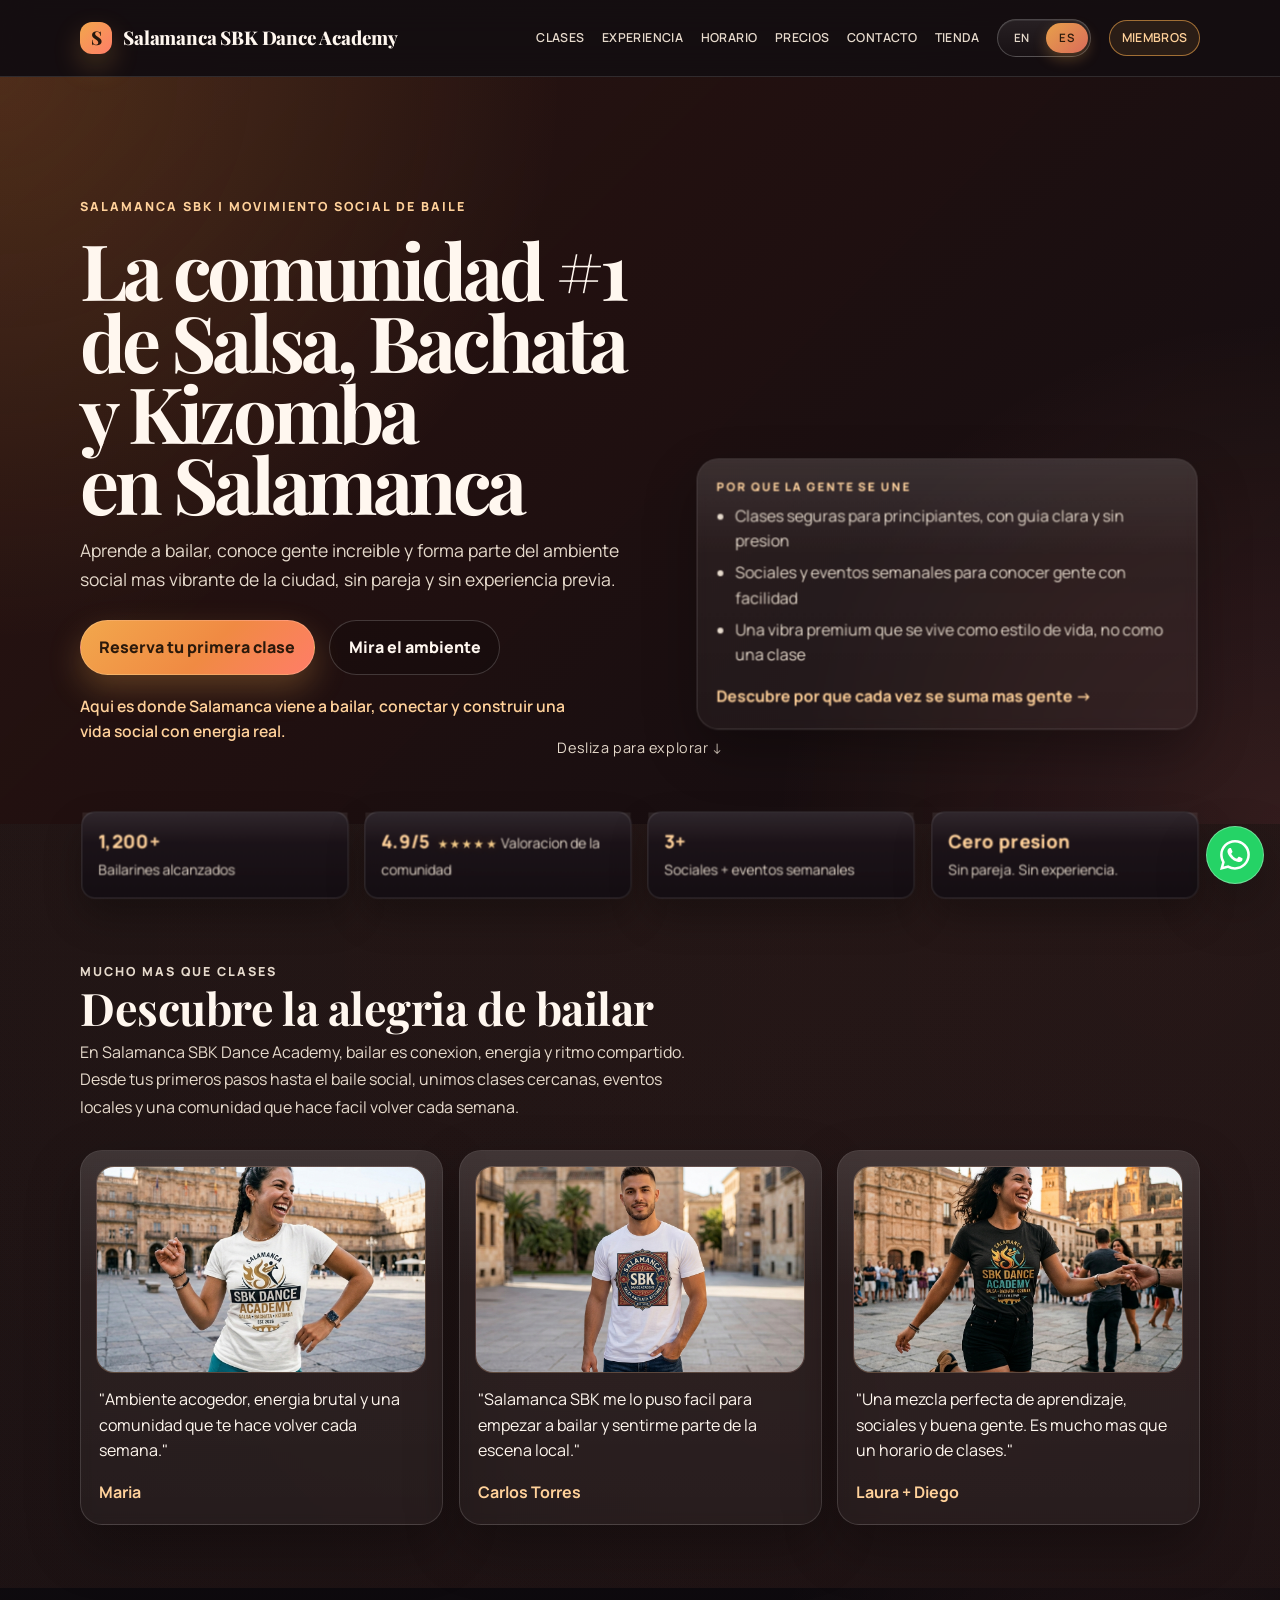
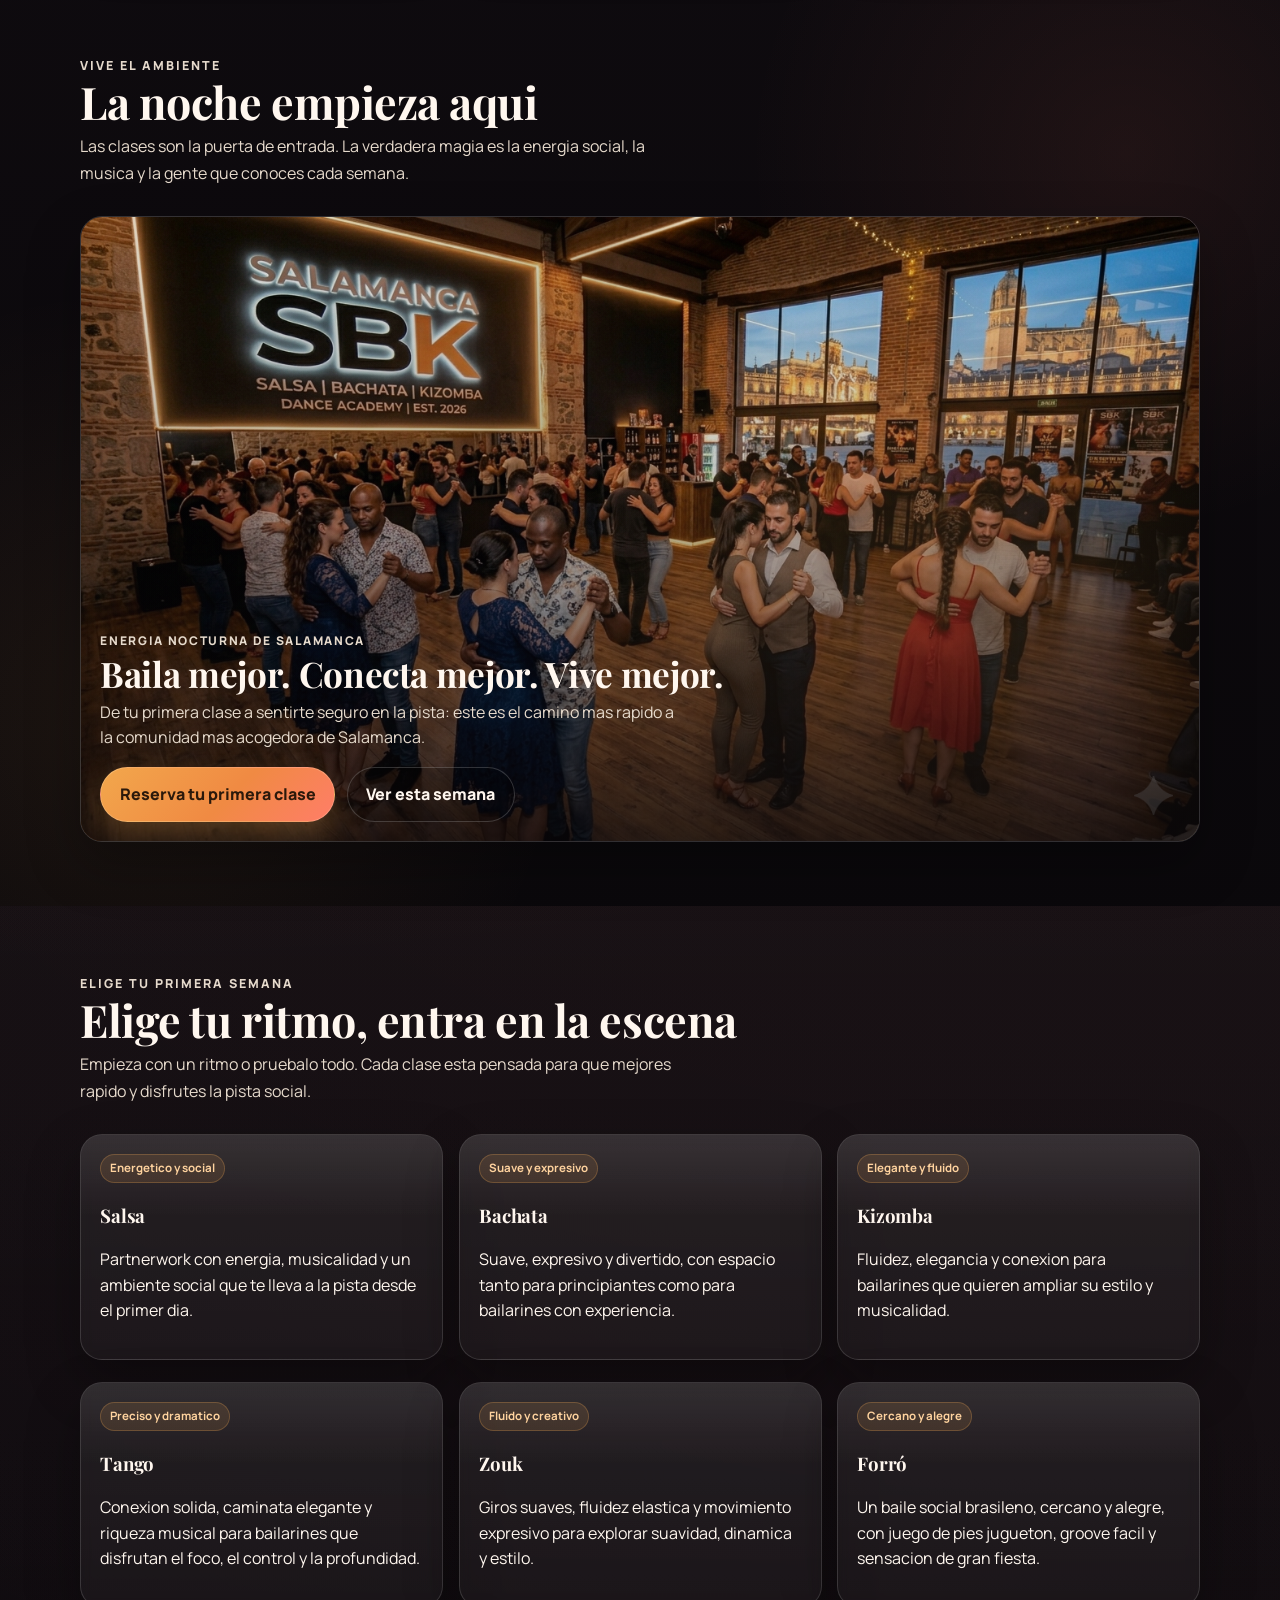
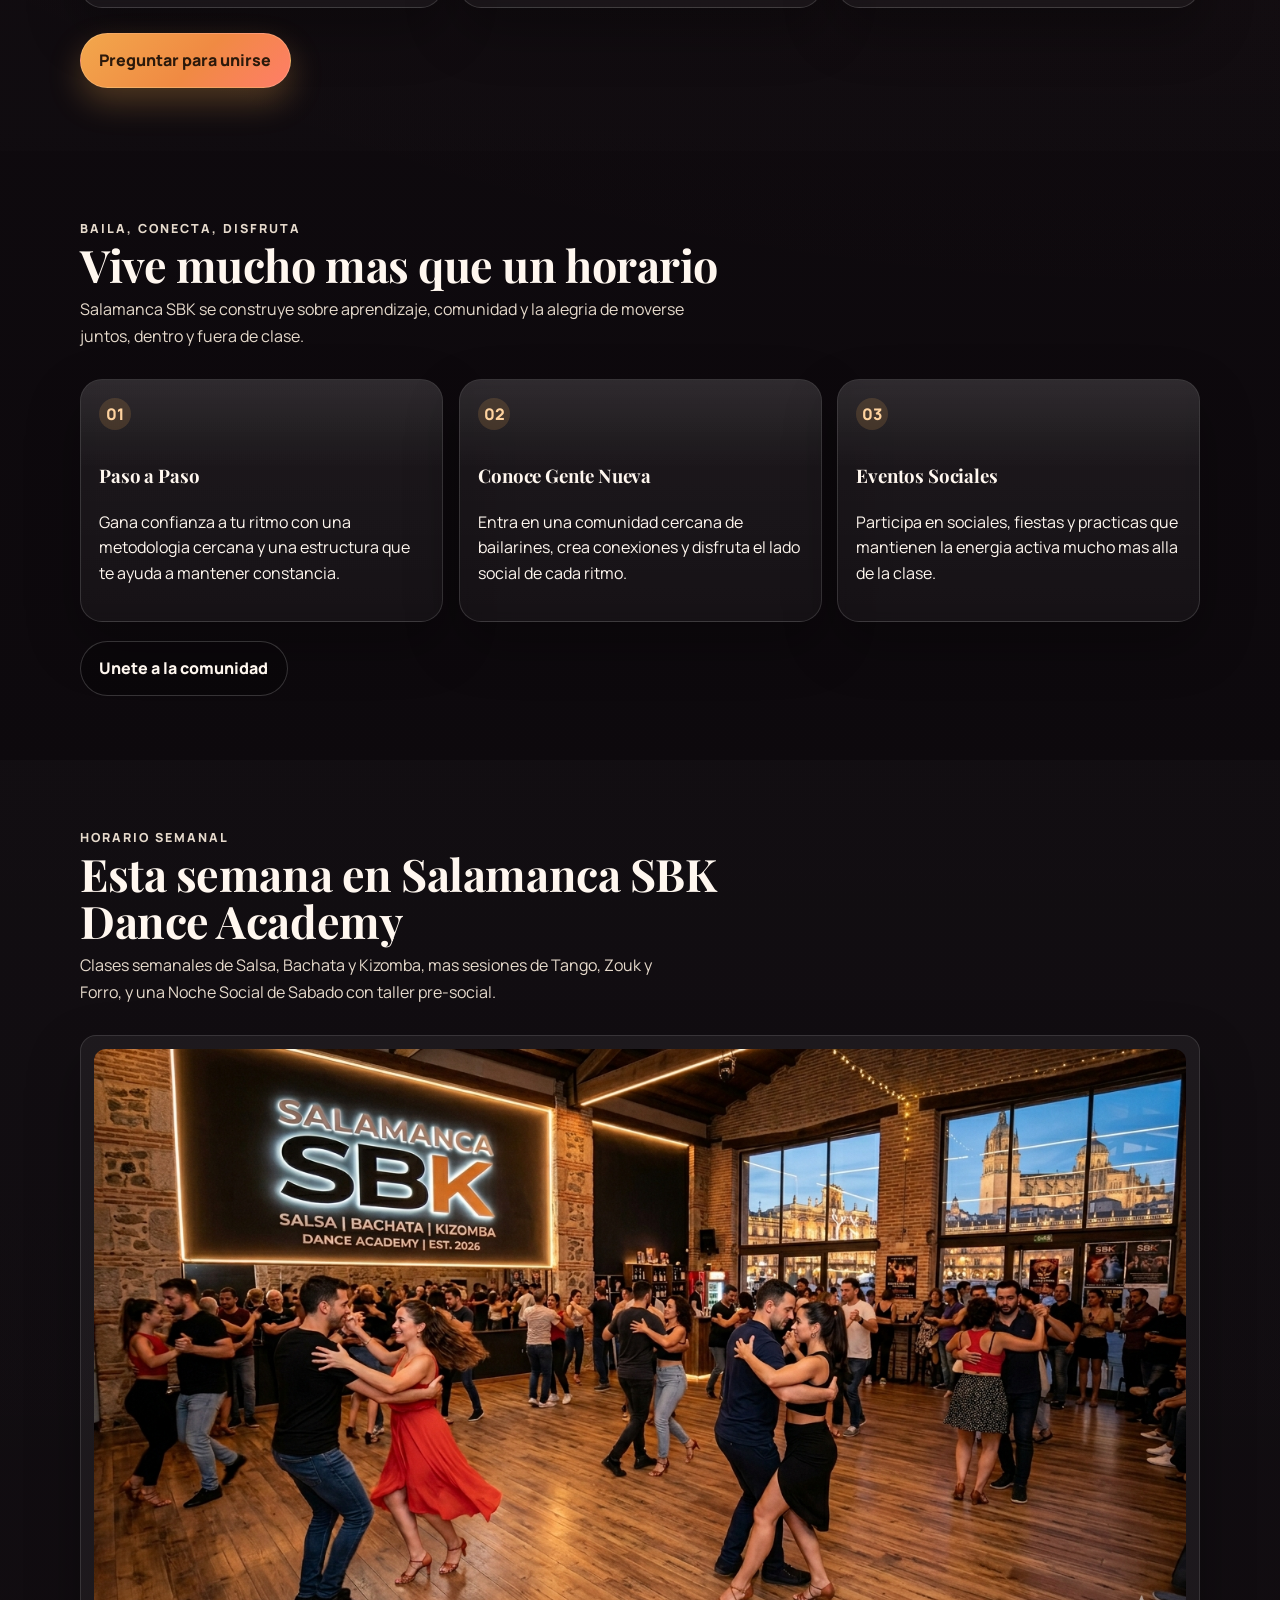
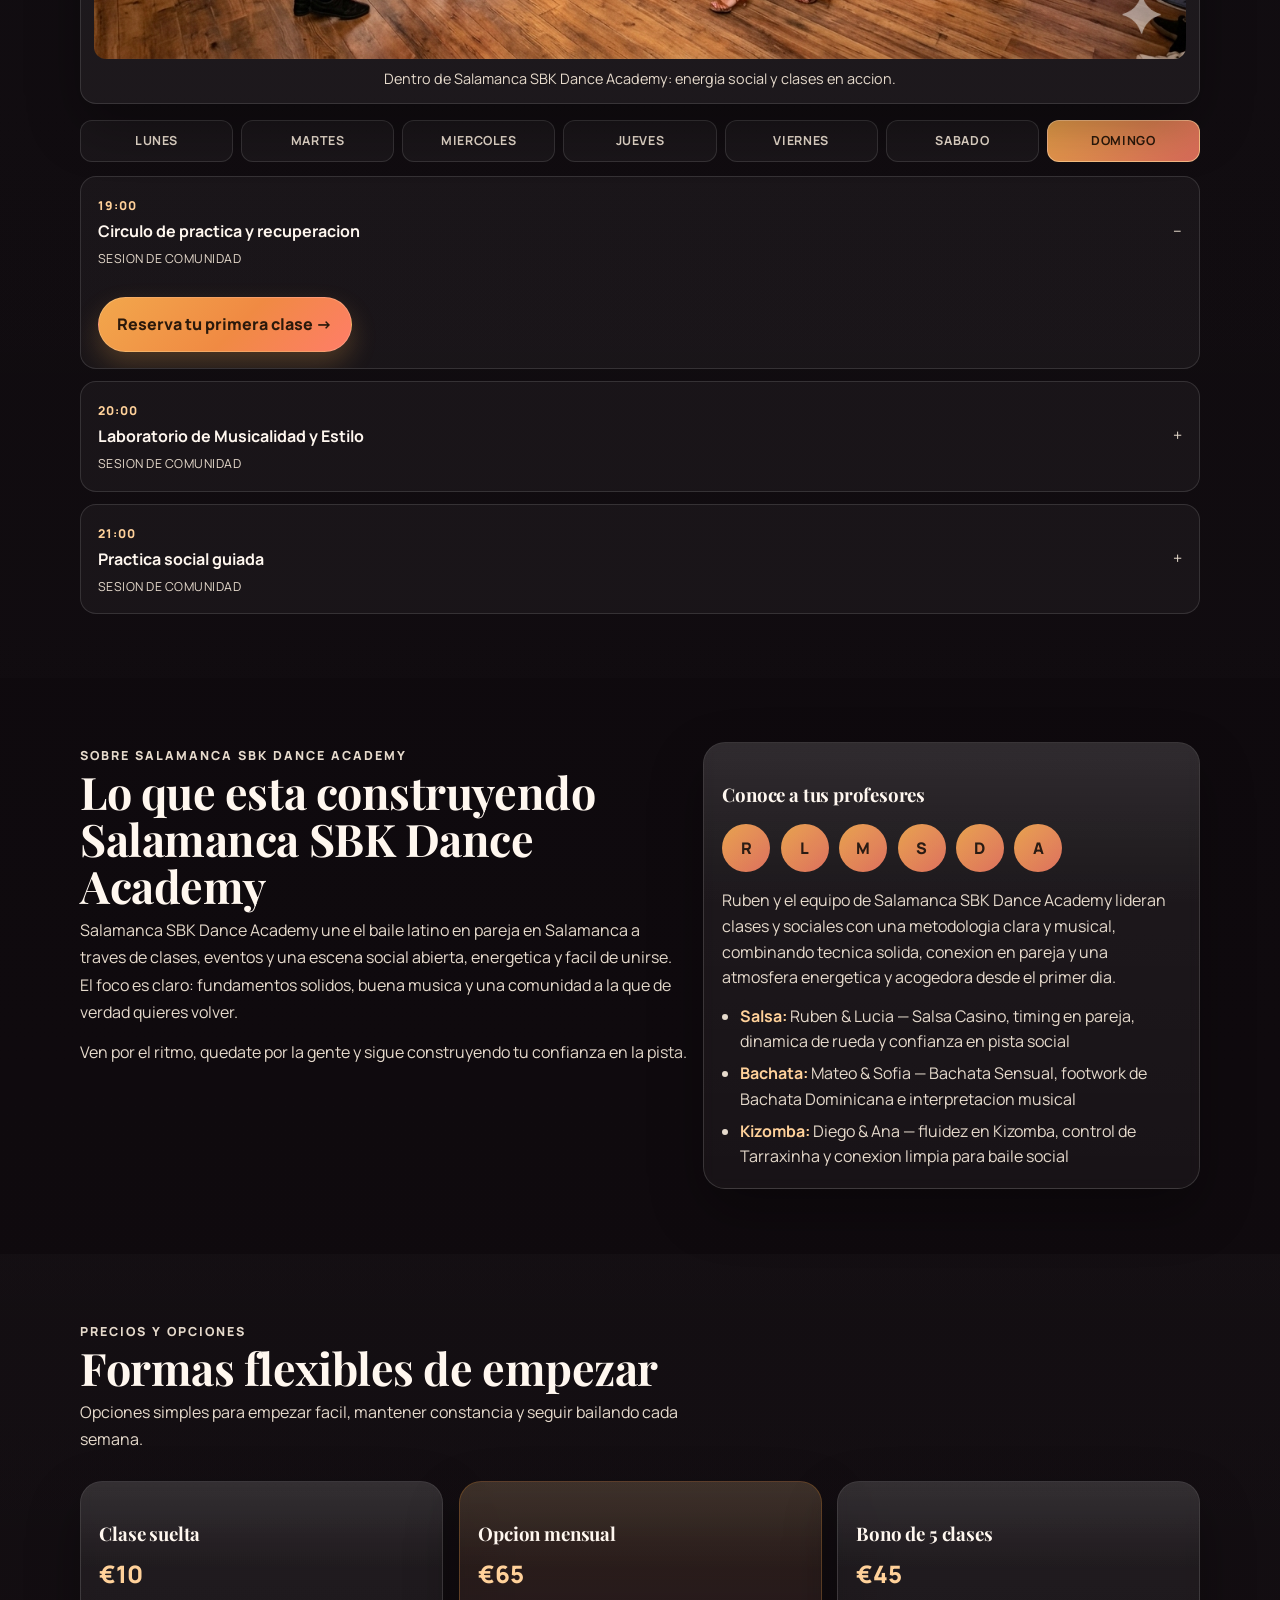
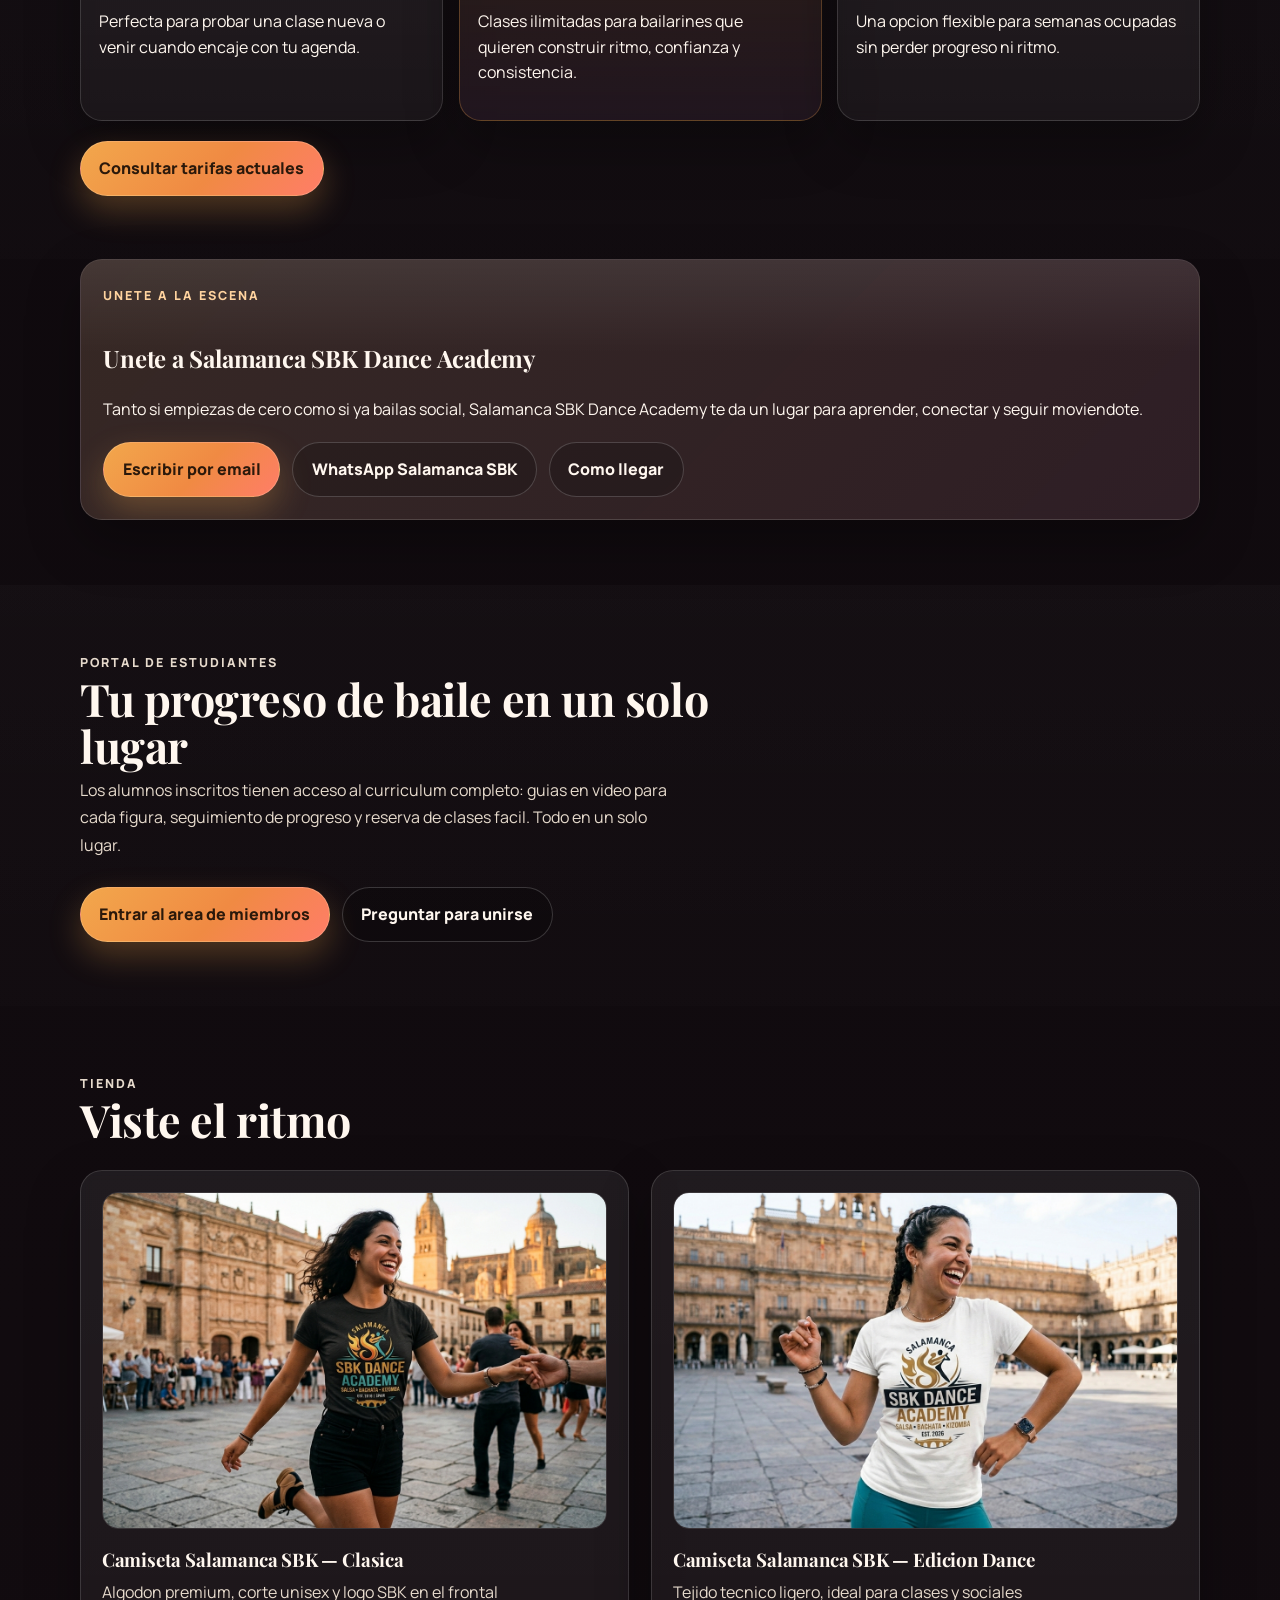
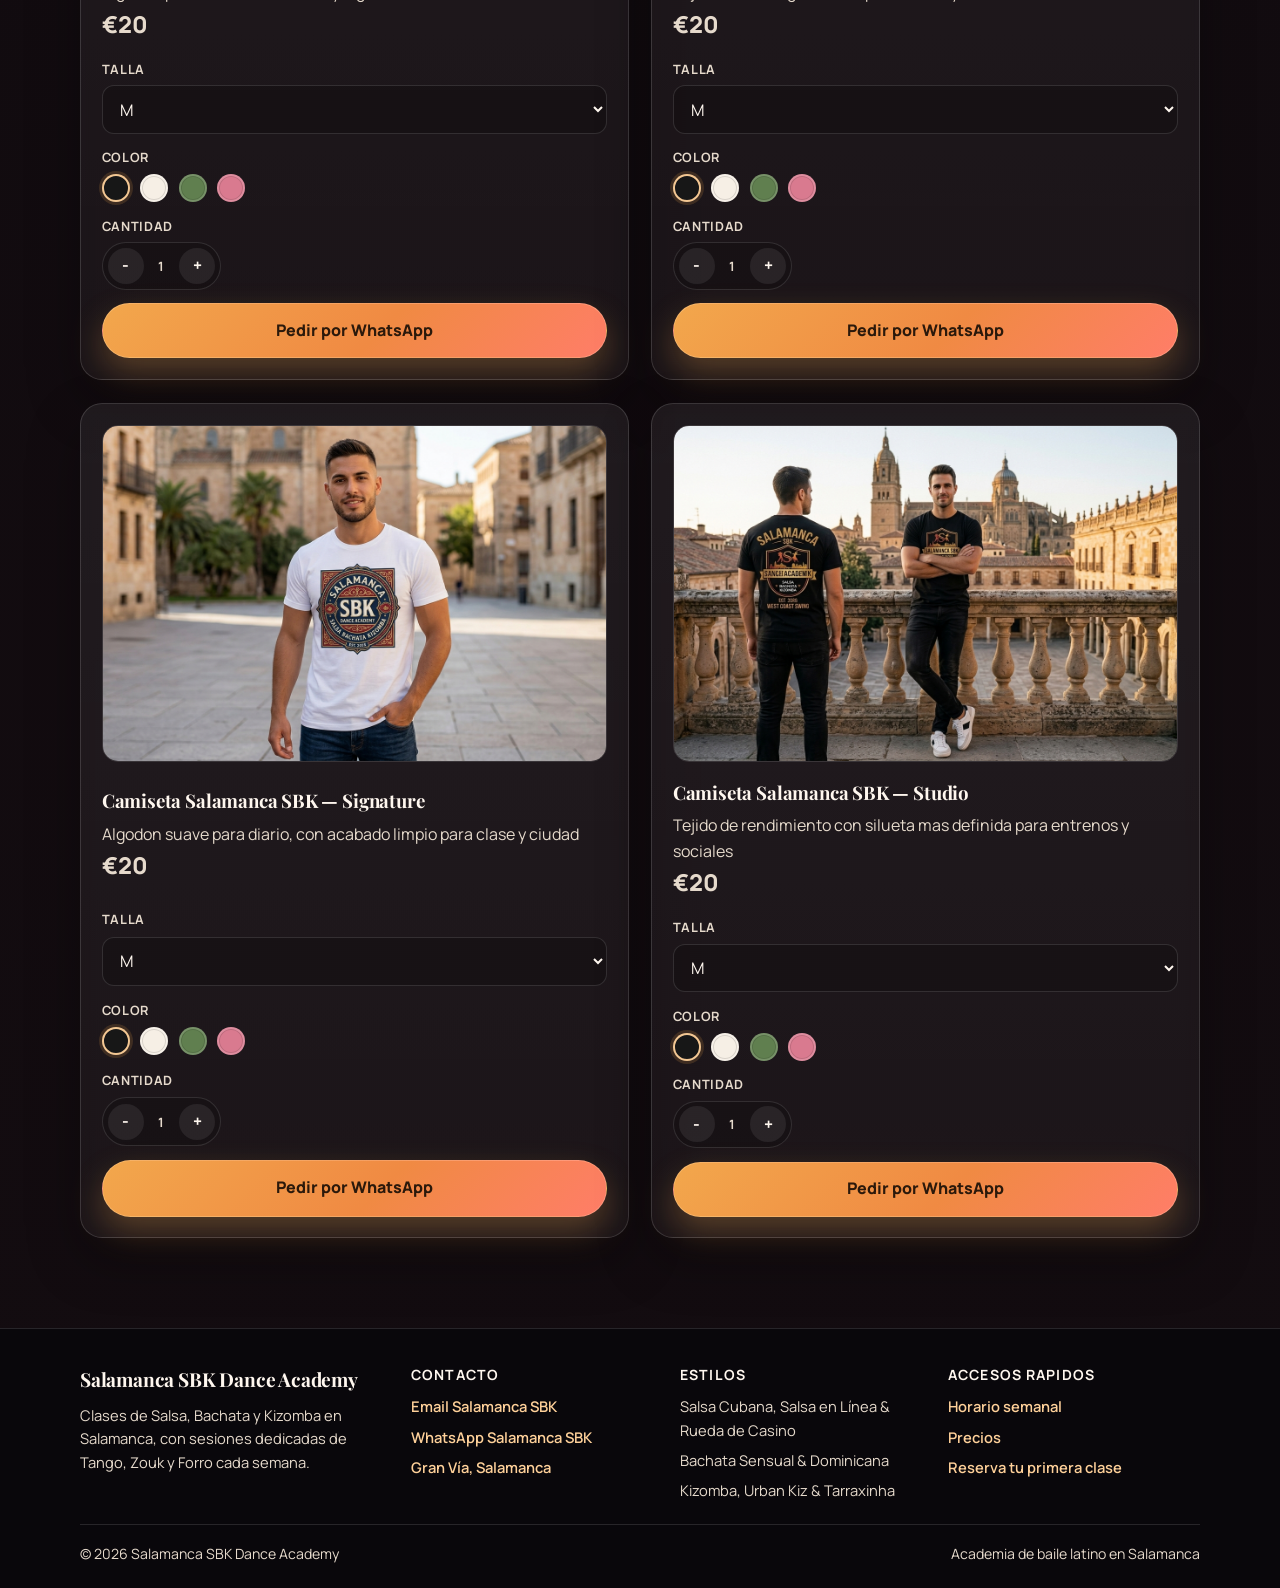
==== es/index.html @ c9dd0af5 "Align rating stars inline with 4.9 score" ====
<!DOCTYPE html>
<html lang="es">
<head>
  <meta charset="UTF-8" />
  <meta name="viewport" content="width=device-width, initial-scale=1.0" />
  <title>Salamanca SBK Dance Academy | Salsa, Bachata y Kizomba en Salamanca</title>
  <meta
    name="description"
    content="Salamanca SBK Dance Academy une Salsa, Bachata y Kizomba en Salamanca con clases, sociales y novedades semanales, ademas de sesiones dedicadas de Tango, Zouk y Forro."
  />
  <link rel="canonical" href="https://salamancasbk.es/es/" />
  <link rel="alternate" hreflang="en" href="https://salamancasbk.es/" />
  <link rel="alternate" hreflang="es" href="https://salamancasbk.es/es/" />
  <link rel="alternate" hreflang="x-default" href="https://salamancasbk.es/" />
  <meta property="og:title" content="Salamanca SBK Dance Academy | Salsa, Bachata y Kizomba en Salamanca" />
  <meta property="og:description" content="Salamanca SBK Dance Academy une Salsa, Bachata y Kizomba en Salamanca con clases, sociales y novedades semanales, ademas de sesiones dedicadas de Tango, Zouk y Forro." />
  <meta property="og:type" content="website" />
  <meta property="og:url" content="https://salamancasbk.es/es/" />
  <meta name="color-scheme" content="dark" />
  <meta name="theme-color" content="#130d11" />
  <link rel="preconnect" href="https://fonts.googleapis.com" />
  <link rel="preconnect" href="https://fonts.gstatic.com" crossorigin />
  <link href="https://fonts.googleapis.com/css2?family=Manrope:wght@400;500;600;700;800&family=Playfair+Display:wght@700;800;900&display=swap" rel="stylesheet" />
  <link rel="stylesheet" href="../styles.css" />
</head>
<body id="top">
  <header class="site-header">
    <div class="container header-inner">
      <a class="brand" href="#top">
        <span class="brand-mark">S</span>
        <span>Salamanca SBK Dance Academy</span>
      </a>

      <button class="menu-toggle" id="menu-toggle" aria-expanded="false" aria-controls="site-nav" aria-label="Toggle navigation">
        <span></span><span></span><span></span>
      </button>

      <nav class="site-nav" id="site-nav">
        <a href="#classes">Clases</a>
        <a href="#experience">Experiencia</a>
        <a href="#schedule">Horario</a>
        <a href="#pricing">Precios</a>
        <a href="#contact">Contacto</a>
        <a href="#shop">Tienda</a>
        <div class="nav-lang-group" role="group" aria-label="Selector de idioma">
          <a class="nav-lang" href="/">EN</a>
          <a class="nav-lang nav-lang-active" href="/es/" aria-current="page">ES</a>
        </div>
        <a class="nav-members" href="https://salamancasbk.es/members/" target="_blank" rel="noopener noreferrer">Miembros</a>
      </nav>
    </div>
  </header>

  <main>
    <section class="hero">
      <div class="hero-slide hero-slide--1" aria-hidden="true"></div>
      <div class="hero-slide hero-slide--2" aria-hidden="true"></div>
      <div class="hero-slide hero-slide--3" aria-hidden="true"></div>
      <div class="container hero-grid">
        <div class="hero-content">
          <div class="hero-copy">
            <p class="eyebrow">SALAMANCA SBK | MOVIMIENTO SOCIAL DE BAILE</p>
            <h1>La comunidad #1 de Salsa, Bachata y Kizomba en Salamanca</h1>
            <p class="lead">
              Aprende a bailar, conoce gente increible y forma parte del ambiente social mas vibrante de la ciudad, sin pareja y sin experiencia previa.
            </p>

            <div class="hero-actions">
              <a href="https://wa.me/34659376099?text=Hola%20Salamanca%20SBK%2C%20quiero%20reservar%20mi%20primera%20clase." target="_blank" rel="noopener noreferrer" class="button">Reserva tu primera clase</a>
              <a href="#vibe" class="button secondary">Mira el ambiente</a>
            </div>

            <p class="hero-note">Aqui es donde Salamanca viene a bailar, conectar y construir una vida social con energia real.</p>
          </div>

          <aside class="hero-card">
            <p class="card-label">POR QUE LA GENTE SE UNE</p>
            <ul class="hero-list">
              <li>Clases seguras para principiantes, con guia clara y sin presion</li>
              <li>Sociales y eventos semanales para conocer gente con facilidad</li>
              <li>Una vibra premium que se vive como estilo de vida, no como una clase</li>
            </ul>
            <a class="text-link" href="#proof">Descubre por que cada vez se suma mas gente -></a>
          </aside>
        </div>

      </div>

      <a class="scroll-cue" href="#joy">Desliza para explorar ↓</a>
    </section>

    <section class="proof-strip" id="proof" aria-label="Pruebas de comunidad">
      <div class="container proof-grid">
        <article class="proof-item">
          <strong>1,200+</strong>
          <span>Bailarines alcanzados</span>
        </article>
        <article class="proof-item">
          <div class="proof-rating">
            <strong>4.9/5</strong>
            <span class="proof-stars" aria-label="4.9 de 5 estrellas">&#9733;&#9733;&#9733;&#9733;&#9733;</span>
          </div>
          <span>Valoracion de la comunidad</span>
        </article>
        <article class="proof-item">
          <strong>3+</strong>
          <span>Sociales + eventos semanales</span>
        </article>
        <article class="proof-item">
          <strong>Cero presion</strong>
          <span>Sin pareja. Sin experiencia.</span>
        </article>
      </div>
    </section>

    <section id="joy" class="section">
      <div class="container">
        <div class="section-heading">
          <p class="eyebrow">MUCHO MAS QUE CLASES</p>
          <h2>Descubre la alegria de bailar</h2>
          <p>
            En Salamanca SBK Dance Academy, bailar es conexion, energia y ritmo compartido. Desde tus primeros pasos hasta el baile social,
            unimos clases cercanas, eventos locales y una comunidad que hace facil volver cada semana.
          </p>
        </div>

        <div class="quote-grid">
          <article class="quote-card quote-card--maria">
            <div class="quote-photo">
              <img src="../images/Salamanca%20SBK%20t-shirt%20white.PNG" alt="Maria wearing the Salamanca SBK white t-shirt" loading="lazy" />
            </div>
            <p>"Ambiente acogedor, energia brutal y una comunidad que te hace volver cada semana."</p>
            <strong>Maria</strong>
          </article>
          <article class="quote-card quote-card--carlos">
            <div class="quote-photo">
              <img src="../images/Salamanca%20SBK%20t-shirt%20white%20M.PNG" alt="Carlos wearing the Salamanca SBK white t-shirt" loading="lazy" />
            </div>
            <p>"Salamanca SBK me lo puso facil para empezar a bailar y sentirme parte de la escena local."</p>
            <strong>Carlos Torres</strong>
          </article>
          <article class="quote-card quote-card--laura">
            <div class="quote-photo">
              <img src="../images/Salamanca%20SBK%20t-shirt%20black.PNG" alt="Laura and Diego wearing the Salamanca SBK black t-shirt" loading="lazy" />
            </div>
            <p>"Una mezcla perfecta de aprendizaje, sociales y buena gente. Es mucho mas que un horario de clases."</p>
            <strong>Laura + Diego</strong>
          </article>
        </div>
      </div>
    </section>

    <section id="vibe" class="section section-luxe">
      <div class="container">
        <div class="section-heading">
          <p class="eyebrow">VIVE EL AMBIENTE</p>
          <h2>La noche empieza aqui</h2>
          <p>
            Las clases son la puerta de entrada. La verdadera magia es la energia social, la musica y la gente que conoces cada semana.
          </p>
        </div>

        <article class="vibe-feature">
          <img src="../images/Salamanca%20SBK%20K.PNG" alt="Noche social de baile en Salamanca SBK" loading="lazy" />
          <div class="vibe-overlay">
            <p class="vibe-kicker">ENERGIA NOCTURNA DE SALAMANCA</p>
            <h3>Baila mejor. Conecta mejor. Vive mejor.</h3>
            <p>De tu primera clase a sentirte seguro en la pista: este es el camino mas rapido a la comunidad mas acogedora de Salamanca.</p>
            <div class="vibe-actions">
              <a class="button" href="https://wa.me/34659376099?text=Hola%20Salamanca%20SBK%2C%20quiero%20reservar%20mi%20primera%20clase." target="_blank" rel="noopener noreferrer">Reserva tu primera clase</a>
              <a class="button secondary" href="#schedule">Ver esta semana</a>
            </div>
          </div>
        </article>
      </div>
    </section>

    <section id="classes" class="section section-alt">
      <div class="container">
        <div class="section-heading">
          <p class="eyebrow">ELIGE TU PRIMERA SEMANA</p>
          <h2>Elige tu ritmo, entra en la escena</h2>
          <p>
            Empieza con un ritmo o pruebalo todo. Cada clase esta pensada para que mejores rapido y disfrutes la pista social.
          </p>
        </div>

        <div class="class-strip">
          <article class="class-card">
            <span class="class-tag">Energetico y social</span>
            <h3>Salsa</h3>
            <p>Partnerwork con energia, musicalidad y un ambiente social que te lleva a la pista desde el primer dia.</p>
          </article>

          <article class="class-card">
            <span class="class-tag">Suave y expresivo</span>
            <h3>Bachata</h3>
            <p>Suave, expresivo y divertido, con espacio tanto para principiantes como para bailarines con experiencia.</p>
          </article>

          <article class="class-card">
            <span class="class-tag">Elegante y fluido</span>
            <h3>Kizomba</h3>
            <p>Fluidez, elegancia y conexion para bailarines que quieren ampliar su estilo y musicalidad.</p>
          </article>
        </div>

        <div class="class-strip class-strip-secondary">
          <article class="class-card">
            <span class="class-tag">Preciso y dramatico</span>
            <h3>Tango</h3>
            <p>Conexion solida, caminata elegante y riqueza musical para bailarines que disfrutan el foco, el control y la profundidad.</p>
          </article>

          <article class="class-card">
            <span class="class-tag">Fluido y creativo</span>
            <h3>Zouk</h3>
            <p>Giros suaves, fluidez elastica y movimiento expresivo para explorar suavidad, dinamica y estilo.</p>
          </article>

          <article class="class-card">
            <span class="class-tag">Cercano y alegre</span>
            <h3>Forró</h3>
            <p>Un baile social brasileno, cercano y alegre, con juego de pies jugueton, groove facil y sensacion de gran fiesta.</p>
          </article>
        </div>

        <div class="center-action">
          <a class="button" href="#contact">Preguntar para unirse</a>
        </div>
      </div>
    </section>

    <section id="experience" class="section">
      <div class="container">
        <div class="section-heading">
          <p class="eyebrow">BAILA, CONECTA, DISFRUTA</p>
          <h2>Vive mucho mas que un horario</h2>
          <p>
            Salamanca SBK se construye sobre aprendizaje, comunidad y la alegria de moverse juntos, dentro y fuera de clase.
          </p>
        </div>

        <div class="feature-grid">
          <article class="feature-card">
            <span>01</span>
            <h3>Paso a Paso</h3>
            <p>Gana confianza a tu ritmo con una metodologia cercana y una estructura que te ayuda a mantener constancia.</p>
          </article>

          <article class="feature-card">
            <span>02</span>
            <h3>Conoce Gente Nueva</h3>
            <p>Entra en una comunidad cercana de bailarines, crea conexiones y disfruta el lado social de cada ritmo.</p>
          </article>

          <article class="feature-card">
            <span>03</span>
            <h3>Eventos Sociales</h3>
            <p>Participa en sociales, fiestas y practicas que mantienen la energia activa mucho mas alla de la clase.</p>
          </article>
        </div>

        <div class="center-action">
          <a class="button secondary" href="#contact">Unete a la comunidad</a>
        </div>
      </div>
    </section>

    <section id="schedule" class="section section-alt">
      <div class="container">
        <div class="section-heading">
          <p class="eyebrow">HORARIO SEMANAL</p>
          <h2>Esta semana en Salamanca SBK Dance Academy</h2>
          <p>Clases semanales de Salsa, Bachata y Kizomba, mas sesiones de Tango, Zouk y Forro, y una Noche Social de Sabado con taller pre-social.</p>
        </div>

        <figure class="schedule-poster">
          <img src="../images/Salamanca%20SBK.PNG" alt="Ambiente de baile en Salamanca SBK" loading="lazy" />
          <figcaption>Dentro de Salamanca SBK Dance Academy: energia social y clases en accion.</figcaption>
        </figure>

        <div class="schedule-interactive" id="interactive-schedule">
          <div class="schedule-day-tabs" id="schedule-day-tabs" role="tablist" aria-label="Dias de clase"></div>
          <div class="schedule-day-panel" id="schedule-day-panel" aria-live="polite"></div>
        </div>
      </div>
    </section>

    <section id="about" class="section">
      <div class="container about-grid">
        <div>
          <div class="section-heading compact-heading">
            <p class="eyebrow">SOBRE SALAMANCA SBK DANCE ACADEMY</p>
            <h2>Lo que esta construyendo Salamanca SBK Dance Academy</h2>
            <p>
              Salamanca SBK Dance Academy une el baile latino en pareja en Salamanca a traves de clases, eventos y una escena social abierta,
              energetica y facil de unirse. El foco es claro: fundamentos solidos, buena musica y una comunidad a la que de verdad quieres volver.
            </p>
          </div>
          <p class="about-note">Ven por el ritmo, quedate por la gente y sigue construyendo tu confianza en la pista.</p>
        </div>

        <div class="instructor-card">
          <h3>Conoce a tus profesores</h3>
          <div class="avatar-row">
            <div class="avatar-badge">R</div>
            <div class="avatar-badge">L</div>
            <div class="avatar-badge">M</div>
            <div class="avatar-badge">S</div>
            <div class="avatar-badge">D</div>
            <div class="avatar-badge">A</div>
          </div>
          <p class="about-note" style="margin-bottom: 0.8rem;">
            Ruben y el equipo de Salamanca SBK Dance Academy lideran clases y sociales con una metodologia clara y musical,
            combinando tecnica solida, conexion en pareja y una atmosfera energetica y acogedora desde el primer dia.
          </p>
          <ul class="mini-list">
            <li><strong class="pair-role">Salsa:</strong> Ruben &amp; Lucia — Salsa Casino, timing en pareja, dinamica de rueda y confianza en pista social</li>
            <li><strong class="pair-role">Bachata:</strong> Mateo &amp; Sofia — Bachata Sensual, footwork de Bachata Dominicana e interpretacion musical</li>
            <li><strong class="pair-role">Kizomba:</strong> Diego &amp; Ana — fluidez en Kizomba, control de Tarraxinha y conexion limpia para baile social</li>
          </ul>
        </div>
      </div>
    </section>

    <section id="pricing" class="section section-alt">
      <div class="container">
        <div class="section-heading">
          <p class="eyebrow">PRECIOS Y OPCIONES</p>
          <h2>Formas flexibles de empezar</h2>
          <p>Opciones simples para empezar facil, mantener constancia y seguir bailando cada semana.</p>
        </div>

        <div class="pricing-grid">
          <article class="pricing-card">
            <h3>Clase suelta</h3>
            <p class="price">€10</p>
            <p>Perfecta para probar una clase nueva o venir cuando encaje con tu agenda.</p>
          </article>

          <article class="pricing-card featured">
            <h3>Opcion mensual</h3>
            <p class="price">€65</p>
            <p>Clases ilimitadas para bailarines que quieren construir ritmo, confianza y consistencia.</p>
          </article>

          <article class="pricing-card">
            <h3>Bono de 5 clases</h3>
            <p class="price">€45</p>
            <p>Una opcion flexible para semanas ocupadas sin perder progreso ni ritmo.</p>
          </article>
        </div>

        <div class="center-action">
          <a class="button" href="#contact">Consultar tarifas actuales</a>
        </div>
      </div>
    </section>

    <section id="contact" class="section cta-section">
      <div class="container cta-card">
        <div>
          <p class="eyebrow">UNETE A LA ESCENA</p>
          <h2>Unete a Salamanca SBK Dance Academy</h2>
          <p>
            Tanto si empiezas de cero como si ya bailas social, Salamanca SBK Dance Academy te da un lugar para aprender, conectar y seguir moviendote.
          </p>
        </div>

        <div class="cta-actions">
          <a
            class="button"
            href="mailto:SalamancaSBK@gmail.com?subject=Salamanca%20SBK%20Class%20Enquiry"
            aria-label="Escribir a Salamanca SBK por email"
          >Escribir por email</a>
          <a class="button secondary" href="https://wa.me/34659376099?text=Hola%20Salamanca%20SBK%2C%20me%20gustaria%20mas%20informacion%20sobre%20las%20clases." target="_blank" rel="noopener noreferrer">WhatsApp Salamanca SBK</a>
          <a class="button secondary" href="https://www.google.com/maps/search/?api=1&amp;query=Gran%20V%C3%ADa%2C%20Salamanca" target="_blank" rel="noopener noreferrer">Como llegar</a>
        </div>
      </div>
    </section>

    <section id="student-portal" class="section section-alt">
      <div class="container">
        <div class="section-heading">
          <p class="eyebrow">PORTAL DE ESTUDIANTES</p>
          <h2>Tu progreso de baile en un solo lugar</h2>
          <p>
            Los alumnos inscritos tienen acceso al curriculum completo: guias en video para cada figura, seguimiento de progreso
            y reserva de clases facil. Todo en un solo lugar.
          </p>
        </div>

        <div class="center-action">
          <a class="button" href="https://salamancasbk.es/members/" target="_blank" rel="noopener noreferrer">Entrar al area de miembros</a>
          <a class="button secondary" href="#contact">Preguntar para unirse</a>
        </div>
      </div>
    </section>

    <section id="shop" class="section">
      <div class="container">
        <div class="section-heading">
          <p class="eyebrow">TIENDA</p>
          <h2>Viste el ritmo</h2>
        </div>

        <div class="shop-grid">
          <article class="shop-card" data-product-name="Camiseta Salamanca SBK — Clasica">
            <div class="shop-image" aria-hidden="true">
              <img src="../images/Salamanca%20SBK%20t-shirt%20black.PNG" alt="Modelo con la camiseta negra de Salamanca SBK" loading="lazy" />
            </div>

            <div class="shop-copy">
              <h3>Camiseta Salamanca SBK — Clasica</h3>
              <p>Algodon premium, corte unisex y logo SBK en el frontal</p>
              <p class="shop-price">€20</p>
            </div>

            <div class="shop-controls">
              <label class="shop-field">
                <span>Talla</span>
                <select class="shop-size" aria-label="Seleccionar talla para Camiseta Salamanca SBK Clasica">
                  <option>XS</option>
                  <option>S</option>
                  <option selected>M</option>
                  <option>L</option>
                  <option>XL</option>
                  <option>XXL</option>
                </select>
              </label>

              <div class="shop-field">
                <span>Color</span>
                <div class="shop-swatches" role="radiogroup" aria-label="Seleccionar color para Camiseta Salamanca SBK Clasica">
                  <button type="button" class="swatch is-selected" data-colour="Black" style="--swatch:#171717" aria-pressed="true"></button>
                  <button type="button" class="swatch" data-colour="White" style="--swatch:#f6efe5" aria-pressed="false"></button>
                  <button type="button" class="swatch" data-colour="Green" style="--swatch:#607f4f" aria-pressed="false"></button>
                  <button type="button" class="swatch" data-colour="Pink" style="--swatch:#d97a8f" aria-pressed="false"></button>
                </div>
              </div>

              <div class="shop-field">
                <span>Cantidad</span>
                <div class="qty-control">
                  <button type="button" class="qty-btn qty-minus" aria-label="Reducir cantidad">-</button>
                  <span class="qty-value">1</span>
                  <button type="button" class="qty-btn qty-plus" aria-label="Aumentar cantidad">+</button>
                </div>
              </div>

              <label class="shop-name-field" hidden>
                <span>Tu nombre</span>
                <input class="shop-name-input" type="text" placeholder="Escribe tu nombre" />
              </label>

              <button type="button" class="button shop-order-btn">Pedir por WhatsApp</button>
            </div>
          </article>

          <article class="shop-card" data-product-name="Camiseta Salamanca SBK — Edicion Dance">
            <div class="shop-image" aria-hidden="true">
              <img src="../images/Salamanca%20SBK%20t-shirt%20white.PNG" alt="Modelo con la camiseta blanca de Salamanca SBK" loading="lazy" />
            </div>

            <div class="shop-copy">
              <h3>Camiseta Salamanca SBK — Edicion Dance</h3>
              <p>Tejido tecnico ligero, ideal para clases y sociales</p>
              <p class="shop-price">€20</p>
            </div>

            <div class="shop-controls">
              <label class="shop-field">
                <span>Talla</span>
                <select class="shop-size" aria-label="Seleccionar talla para Camiseta Salamanca SBK Edicion Dance">
                  <option>XS</option>
                  <option>S</option>
                  <option selected>M</option>
                  <option>L</option>
                  <option>XL</option>
                  <option>XXL</option>
                </select>
              </label>

              <div class="shop-field">
                <span>Color</span>
                <div class="shop-swatches" role="radiogroup" aria-label="Seleccionar color para Camiseta Salamanca SBK Edicion Dance">
                  <button type="button" class="swatch is-selected" data-colour="Black" style="--swatch:#171717" aria-pressed="true"></button>
                  <button type="button" class="swatch" data-colour="White" style="--swatch:#f6efe5" aria-pressed="false"></button>
                  <button type="button" class="swatch" data-colour="Green" style="--swatch:#607f4f" aria-pressed="false"></button>
                  <button type="button" class="swatch" data-colour="Pink" style="--swatch:#d97a8f" aria-pressed="false"></button>
                </div>
              </div>

              <div class="shop-field">
                <span>Cantidad</span>
                <div class="qty-control">
                  <button type="button" class="qty-btn qty-minus" aria-label="Reducir cantidad">-</button>
                  <span class="qty-value">1</span>
                  <button type="button" class="qty-btn qty-plus" aria-label="Aumentar cantidad">+</button>
                </div>
              </div>

              <label class="shop-name-field" hidden>
                <span>Tu nombre</span>
                <input class="shop-name-input" type="text" placeholder="Escribe tu nombre" />
              </label>

              <button type="button" class="button shop-order-btn">Pedir por WhatsApp</button>
            </div>
          </article>

          <article class="shop-card" data-product-name="Camiseta Salamanca SBK — Signature">
            <div class="shop-image" aria-hidden="true">
              <img src="../images/Salamanca%20SBK%20t-shirt%20white%20M.PNG" alt="Modelo con la camiseta signature de Salamanca SBK" loading="lazy" />
            </div>

            <div class="shop-copy">
              <h3>Camiseta Salamanca SBK — Signature</h3>
              <p>Algodon suave para diario, con acabado limpio para clase y ciudad</p>
              <p class="shop-price">€20</p>
            </div>

            <div class="shop-controls">
              <label class="shop-field">
                <span>Talla</span>
                <select class="shop-size" aria-label="Seleccionar talla para Camiseta Salamanca SBK Signature">
                  <option>XS</option>
                  <option>S</option>
                  <option selected>M</option>
                  <option>L</option>
                  <option>XL</option>
                  <option>XXL</option>
                </select>
              </label>

              <div class="shop-field">
                <span>Color</span>
                <div class="shop-swatches" role="radiogroup" aria-label="Seleccionar color para Camiseta Salamanca SBK Signature">
                  <button type="button" class="swatch is-selected" data-colour="Black" style="--swatch:#171717" aria-pressed="true"></button>
                  <button type="button" class="swatch" data-colour="White" style="--swatch:#f6efe5" aria-pressed="false"></button>
                  <button type="button" class="swatch" data-colour="Green" style="--swatch:#607f4f" aria-pressed="false"></button>
                  <button type="button" class="swatch" data-colour="Pink" style="--swatch:#d97a8f" aria-pressed="false"></button>
                </div>
              </div>

              <div class="shop-field">
                <span>Cantidad</span>
                <div class="qty-control">
                  <button type="button" class="qty-btn qty-minus" aria-label="Reducir cantidad">-</button>
                  <span class="qty-value">1</span>
                  <button type="button" class="qty-btn qty-plus" aria-label="Aumentar cantidad">+</button>
                </div>
              </div>

              <label class="shop-name-field" hidden>
                <span>Tu nombre</span>
                <input class="shop-name-input" type="text" placeholder="Escribe tu nombre" />
              </label>

              <button type="button" class="button shop-order-btn">Pedir por WhatsApp</button>
            </div>
          </article>

          <article class="shop-card" data-product-name="Camiseta Salamanca SBK — Studio">
            <div class="shop-image" aria-hidden="true">
              <img src="../images/Salamanca%20SBK%20t-shirt%20black%20M.PNG" alt="Modelo con la camiseta studio de Salamanca SBK" loading="lazy" />
            </div>

            <div class="shop-copy">
              <h3>Camiseta Salamanca SBK — Studio</h3>
              <p>Tejido de rendimiento con silueta mas definida para entrenos y sociales</p>
              <p class="shop-price">€20</p>
            </div>

            <div class="shop-controls">
              <label class="shop-field">
                <span>Talla</span>
                <select class="shop-size" aria-label="Seleccionar talla para Camiseta Salamanca SBK Studio">
                  <option>XS</option>
                  <option>S</option>
                  <option selected>M</option>
                  <option>L</option>
                  <option>XL</option>
                  <option>XXL</option>
                </select>
              </label>

              <div class="shop-field">
                <span>Color</span>
                <div class="shop-swatches" role="radiogroup" aria-label="Seleccionar color para Camiseta Salamanca SBK Studio">
                  <button type="button" class="swatch is-selected" data-colour="Black" style="--swatch:#171717" aria-pressed="true"></button>
                  <button type="button" class="swatch" data-colour="White" style="--swatch:#f6efe5" aria-pressed="false"></button>
                  <button type="button" class="swatch" data-colour="Green" style="--swatch:#607f4f" aria-pressed="false"></button>
                  <button type="button" class="swatch" data-colour="Pink" style="--swatch:#d97a8f" aria-pressed="false"></button>
                </div>
              </div>

              <div class="shop-field">
                <span>Cantidad</span>
                <div class="qty-control">
                  <button type="button" class="qty-btn qty-minus" aria-label="Reducir cantidad">-</button>
                  <span class="qty-value">1</span>
                  <button type="button" class="qty-btn qty-plus" aria-label="Aumentar cantidad">+</button>
                </div>
              </div>

              <label class="shop-name-field" hidden>
                <span>Tu nombre</span>
                <input class="shop-name-input" type="text" placeholder="Escribe tu nombre" />
              </label>

              <button type="button" class="button shop-order-btn">Pedir por WhatsApp</button>
            </div>
          </article>
        </div>
      </div>
    </section>
  </main>

  <a
    class="whatsapp-float"
    href="https://wa.me/34659376099?text=Hola%20Salamanca%20SBK%2C%20quiero%20reservar%20una%20clase."
    target="_blank"
    rel="noopener noreferrer"
    aria-label="Contactar con Salamanca SBK por WhatsApp"
  ><svg class="wa-icon" viewBox="0 0 16 16" aria-hidden="true" focusable="false"><path fill="currentColor" d="M13.601 2.326A7.85 7.85 0 0 0 7.994 0C3.627 0 .068 3.558.064 7.926c0 1.399.366 2.76 1.057 3.965L0 16l4.204-1.102a7.9 7.9 0 0 0 3.79.965h.004c4.368 0 7.926-3.558 7.93-7.93A7.9 7.9 0 0 0 13.6 2.326zM7.994 14.521a6.6 6.6 0 0 1-3.356-.92l-.24-.144-2.494.654.666-2.433-.156-.251a6.56 6.56 0 0 1-1.007-3.505c0-3.626 2.957-6.584 6.591-6.584a6.56 6.56 0 0 1 4.66 1.931 6.56 6.56 0 0 1 1.928 4.66c-.004 3.639-2.961 6.592-6.592 6.592m3.615-4.934c-.197-.099-1.17-.578-1.353-.646-.182-.065-.315-.099-.445.099-.133.197-.513.646-.627.775-.114.133-.232.148-.43.05-.197-.1-.836-.308-1.592-.985-.59-.525-.985-1.175-1.103-1.372-.114-.198-.011-.304.088-.403.087-.088.197-.232.296-.346.1-.114.133-.198.198-.33.065-.134.034-.248-.015-.347-.05-.099-.445-1.076-.612-1.47-.16-.389-.323-.335-.445-.34-.114-.007-.247-.007-.38-.007a.73.73 0 0 0-.529.247c-.182.198-.691.677-.691 1.654s.71 1.916.81 2.049c.098.133 1.394 2.132 3.383 2.992.47.205.84.326 1.129.418.475.152.904.129 1.246.08.38-.058 1.171-.48 1.338-.943.164-.464.164-.86.114-.943-.049-.084-.182-.133-.38-.232"/></svg></a>

  <footer class="site-footer">
    <div class="container footer-grid">
      <div>
        <h3>Salamanca SBK Dance Academy</h3>
        <p>Clases de Salsa, Bachata y Kizomba en Salamanca, con sesiones dedicadas de Tango, Zouk y Forro cada semana.</p>
      </div>

      <div>
        <h4>Contacto</h4>
        <ul>
          <li><a href="mailto:SalamancaSBK@gmail.com?subject=Consulta%20de%20clases%20Salamanca%20SBK">Email Salamanca SBK</a></li>
          <li><a href="https://wa.me/34659376099?text=Hola%20Salamanca%20SBK%2C%20me%20gustaria%20mas%20informacion%20sobre%20las%20clases." target="_blank" rel="noopener noreferrer">WhatsApp Salamanca SBK</a></li>
          <li><a href="https://www.google.com/maps/search/?api=1&amp;query=Gran%20V%C3%ADa%2C%20Salamanca" target="_blank" rel="noopener noreferrer">Gran Vía, Salamanca</a></li>
        </ul>
      </div>

      <div>
        <h4>Estilos</h4>
        <ul>
          <li>Salsa Cubana, Salsa en L&iacute;nea &amp; Rueda de Casino</li>
          <li>Bachata Sensual &amp; Dominicana</li>
          <li>Kizomba, Urban Kiz &amp; Tarraxinha</li>
        </ul>
      </div>

      <div>
        <h4>Accesos rapidos</h4>
        <ul>
          <li><a href="#schedule">Horario semanal</a></li>
          <li><a href="#pricing">Precios</a></li>
          <li><a href="https://wa.me/34659376099?text=Hola%20Salamanca%20SBK%2C%20quiero%20reservar%20mi%20primera%20clase." target="_blank" rel="noopener noreferrer">Reserva tu primera clase</a></li>
        </ul>
      </div>
    </div>

    <div class="container footer-bottom">
      <span>© <span id="year"></span> Salamanca SBK Dance Academy</span>
      <span>Academia de baile latino en Salamanca</span>
    </div>
  </footer>

  <script src="../script.js"></script>
</body>
</html>
---- styles.css ----
:root {
  --bg: #130d11;
  --bg-soft: #1a1117;
  --surface: rgba(255, 255, 255, 0.06);
  --surface-strong: #231721;
  --text: #fff7ef;
  --muted: #e6dacc;
  --line: rgba(255, 255, 255, 0.12);
  --accent: #f2a74c;
  --accent-2: #ffd19a;
  --accent-3: #ff7d68;
  --shadow: 0 22px 54px rgba(0, 0, 0, 0.3);
  --radius: 22px;
  --radius-sm: 16px;
  --font-body: "Manrope", "Segoe UI", Arial, sans-serif;
  --font-display: "Playfair Display", Georgia, serif;
}

* {
  box-sizing: border-box;
}

html {
  scroll-behavior: smooth;
  scroll-padding-top: 86px;
}

body {
  margin: 0;
  font-family: var(--font-body);
  background:
    radial-gradient(circle at 8% -10%, rgba(242, 167, 76, 0.08), transparent 34%),
    radial-gradient(circle at 92% 10%, rgba(255, 125, 104, 0.06), transparent 30%),
    linear-gradient(180deg, var(--bg), #0d090d 42%, #130c10);
  color: var(--text);
  line-height: 1.6;
}

h1,
h2,
.brand,
h3 {
  font-family: var(--font-display);
  letter-spacing: -0.01em;
}

img {
  max-width: 100%;
  display: block;
}

button,
a {
  font: inherit;
}

a {
  color: inherit;
  text-decoration: none;
}

.container {
  width: min(1120px, calc(100% - 1.4rem));
  margin: 0 auto;
}

.site-header {
  position: sticky;
  top: 0;
  z-index: 20;
  background: rgba(17, 12, 16, 0.8);
  backdrop-filter: blur(16px);
  border-bottom: 1px solid var(--line);
}

.header-inner {
  min-height: 76px;
  display: flex;
  align-items: center;
  justify-content: space-between;
  gap: 1rem;
}

.brand {
  display: inline-flex;
  align-items: center;
  gap: 0.7rem;
  font-size: 1.18rem;
  font-weight: 800;
}

.brand-mark {
  width: 2rem;
  height: 2rem;
  display: grid;
  place-items: center;
  border-radius: 12px;
  background: linear-gradient(135deg, var(--accent), var(--accent-3));
  color: #25170c;
  font-weight: 800;
  box-shadow: 0 12px 28px rgba(242, 167, 76, 0.24);
}

.menu-toggle {
  display: inline-flex;
  flex-direction: column;
  gap: 4px;
  padding: 0.2rem;
  border: 0;
  background: transparent;
}

.menu-toggle span {
  width: 24px;
  height: 2px;
  background: var(--text);
}

.site-nav {
  position: absolute;
  top: calc(100% + 1px);
  right: 0.7rem;
  left: 0.7rem;
  display: none;
  flex-direction: column;
  gap: 0.85rem;
  padding: 1rem;
  border-radius: 18px;
  border: 1px solid var(--line);
  background: rgba(19, 13, 17, 0.97);
}

.site-nav.is-open {
  display: flex;
}

.site-nav a {
  color: var(--muted);
  font-weight: 600;
  letter-spacing: 0.03em;
  text-transform: uppercase;
  font-size: 0.77rem;
}

.site-nav a:hover {
  color: var(--text);
}

.site-nav .nav-members {
  display: inline-flex;
  align-items: center;
  justify-content: center;
  min-height: 34px;
  padding: 0.42rem 0.72rem;
  border-radius: 999px;
  border: 1px solid rgba(242, 167, 76, 0.6);
  background: rgba(242, 167, 76, 0.1);
  color: var(--accent-2);
}

.site-nav .nav-members:hover {
  color: #2b190b;
  background: linear-gradient(135deg, rgba(242, 167, 76, 0.95), rgba(255, 125, 104, 0.85));
  border-color: rgba(255, 209, 154, 0.85);
}

.site-nav .nav-lang-group {
  display: inline-flex;
  align-items: center;
  gap: 0.18rem;
  min-height: 34px;
  padding: 0.16rem;
  border-radius: 999px;
  border: 1px solid rgba(255, 255, 255, 0.22);
  background: linear-gradient(180deg, rgba(255, 255, 255, 0.08), rgba(255, 255, 255, 0.02));
  box-shadow: inset 0 1px 0 rgba(255, 255, 255, 0.08);
}

.site-nav .nav-lang {
  display: inline-flex;
  align-items: center;
  justify-content: center;
  min-height: 30px;
  min-width: 42px;
  padding: 0.28rem 0.54rem;
  border-radius: 999px;
  border: 0;
  font-size: 0.72rem;
  letter-spacing: 0.08em;
}

.site-nav .nav-lang:hover {
  color: var(--text);
  background: rgba(255, 255, 255, 0.08);
}

.site-nav .nav-lang-active {
  color: #2b190b;
  border-color: rgba(255, 209, 154, 0.7);
  background: linear-gradient(135deg, rgba(242, 167, 76, 0.95), rgba(255, 125, 104, 0.84));
  box-shadow: 0 6px 14px rgba(242, 167, 76, 0.28);
}

.hero {
  position: relative;
  overflow: hidden;
  padding: 4.5rem 0 3.5rem;
  background: var(--bg);
}

.hero::before {
  content: "";
  position: absolute;
  inset: 0;
  z-index: 1;
  background:
    radial-gradient(circle at top left, rgba(242, 167, 76, 0.18), transparent 38%),
    radial-gradient(circle at bottom right, rgba(255, 125, 104, 0.14), transparent 34%),
    linear-gradient(135deg, rgba(53, 22, 16, 0.72), rgba(18, 13, 17, 0.86));
  pointer-events: none;
}

/* --- hero crossfade slideshow --- */
.hero-slide {
  position: absolute;
  inset: 0;
  background-size: cover;
  background-position: center;
  opacity: 0;
  transform: scale(1.08);
  animation-name: hero-fade, hero-pan-horizontal;
  animation-duration: 30s, 30s;
  animation-timing-function: ease-in-out, linear;
  animation-iteration-count: infinite, infinite;
  animation-fill-mode: both, both;
  will-change: opacity, transform;
}

.hero-slide--1 {
  background-image: url("images/Salamanca%20SBK.PNG");
  animation-delay: 0s, 0s;
}

.hero-slide--2 {
  background-image: url("images/Salamanca%20SBK%20B.PNG");
  animation-delay: 10s, 10s;
}

.hero-slide--3 {
  background-image: url("images/Salamanca%20SBK%20K.PNG");
  animation-delay: 20s, 20s;
}

@keyframes hero-fade {
  0%     { opacity: 0; }
  12%    { opacity: 1; }
  28%    { opacity: 1; }
  45%    { opacity: 0; }
  100%   { opacity: 0; }
}

@keyframes hero-pan-horizontal {
  0% {
    transform: translate(-3.2%, -0.22%) scale(1.095);
  }
  45% {
    transform: translate(3.2%, 0.22%) scale(1.095);
  }
  100% {
    transform: translate(3.2%, 0.22%) scale(1.095);
  }
}

.hero-grid {
  position: relative;
  z-index: 2;
  display: grid;
  gap: 1rem;
  align-items: center;
}

.hero-content {
  display: grid;
  gap: 1rem;
}

.hero-copy {
  display: grid;
  align-content: start;
  gap: 0.22rem;
  max-width: 44rem;
}

.eyebrow {
  display: inline-block;
  margin: 0 0 0.8rem;
  color: var(--accent-2);
  font-size: 0.78rem;
  font-weight: 800;
  letter-spacing: 0.16em;
}

.hero h1 {
  margin: 0 0 0.85rem;
  max-width: 11ch;
  font-size: clamp(2.45rem, 9vw, 4.85rem);
  line-height: 0.92;
  letter-spacing: -0.05em;
  text-wrap: balance;
}

.lead {
  margin: 0;
  max-width: 34rem;
  font-size: 1.1rem;
  color: var(--muted);
  line-height: 1.68;
}

.hero-note {
  margin: 1rem 0 0;
  max-width: 32rem;
  color: var(--accent-2);
  font-weight: 600;
  font-size: 0.98rem;
}

.hero-actions,
.center-action,
.cta-actions {
  display: flex;
  flex-direction: column;
  gap: 0.75rem;
  margin-top: 1.2rem;
}

.button {
  display: inline-flex;
  align-items: center;
  justify-content: center;
  min-height: 48px;
  width: 100%;
  padding: 0.85rem 1.15rem;
  border-radius: 999px;
  border: 1px solid rgba(255, 232, 198, 0.24);
  background: linear-gradient(135deg, #f2a74c, #f08a43 55%, #ff7d68);
  color: #2b190b;
  font-weight: 800;
  box-shadow: 0 14px 32px rgba(242, 167, 76, 0.28);
  transition: transform 0.25s ease, box-shadow 0.25s ease;
}

.button:hover {
  transform: translateY(-1px);
  box-shadow: 0 18px 34px rgba(242, 167, 76, 0.3);
}

.button.secondary {
  background: rgba(0, 0, 0, 0.18);
  color: var(--text);
  border-color: rgba(255, 255, 255, 0.18);
  box-shadow: none;
}

.reveal-item {
  will-change: opacity, transform;
}

html.reveal-ready .reveal-item {
  opacity: 0;
  transform: translateY(26px) scale(0.985);
  transition:
    opacity 700ms cubic-bezier(0.22, 1, 0.36, 1),
    transform 700ms cubic-bezier(0.22, 1, 0.36, 1);
  transition-delay: var(--reveal-delay, 0ms);
}

html.reveal-ready .reveal-item.is-visible {
  opacity: 1;
  transform: translateY(0) scale(1);
}

html.reveal-ready .hero-copy.reveal-item {
  transform: translateY(32px);
}

html.reveal-ready .hero-card.reveal-item,
html.reveal-ready .proof-item.reveal-item {
  transform: translateY(24px) scale(0.99);
}

.hero-card,
.quote-card,
.class-card,
.feature-card,
.pricing-card,
.contact-card,
.instructor-card,
.cta-card {
  position: relative;
  overflow: hidden;
  background: linear-gradient(180deg, rgba(255, 255, 255, 0.065), rgba(255, 255, 255, 0.04));
  border: 1px solid rgba(255, 255, 255, 0.14);
  border-radius: var(--radius);
  box-shadow: var(--shadow);
  backdrop-filter: blur(6px);
}

.hero-card::before,
.quote-card::before,
.class-card::before,
.feature-card::before,
.pricing-card::before,
.contact-card::before,
.instructor-card::before,
.cta-card::before,
.proof-item::before {
  content: "";
  position: absolute;
  inset: 0 0 auto 0;
  height: 44%;
  background: linear-gradient(180deg, rgba(255, 255, 255, 0.08), transparent 82%);
  pointer-events: none;
}

.quote-card,
.class-card,
.feature-card,
.pricing-card,
.contact-card,
.instructor-card {
  transition: transform 0.22s ease, border-color 0.22s ease;
}

.quote-card:hover,
.class-card:hover,
.feature-card:hover,
.pricing-card:hover,
.contact-card:hover,
.instructor-card:hover {
  transform: translateY(-2px);
  border-color: rgba(255, 209, 154, 0.35);
}

.hero-card {
  padding: 1.2rem;
}

.card-label {
  margin: 0 0 0.4rem;
  color: var(--accent-2);
  font-size: 0.74rem;
  font-weight: 800;
  letter-spacing: 0.16em;
}

.hero-list {
  margin: 0 0 1rem;
  padding-left: 1.15rem;
  color: var(--muted);
}

.hero-list li + li {
  margin-top: 0.4rem;
}

.text-link {
  color: var(--accent-2);
  font-weight: 700;
}

.scroll-cue {
  position: relative;
  z-index: 1;
  display: inline-block;
  width: 100%;
  margin-top: 1.45rem;
  text-align: center;
  color: var(--muted);
  font-size: 0.9rem;
  letter-spacing: 0.04em;
}

.proof-strip {
  position: relative;
  padding: 1rem 0 1.25rem;
  background:
    linear-gradient(180deg, rgba(255, 125, 104, 0.08), rgba(255, 255, 255, 0.01)),
    rgba(12, 9, 13, 0.94);
  border-top: 1px solid rgba(255, 255, 255, 0.08);
  border-bottom: 1px solid rgba(255, 255, 255, 0.08);
}

.proof-grid {
  display: grid;
  gap: 0.65rem;
  align-items: stretch;
}

.proof-item {
  position: relative;
  padding: 0.95rem 1rem;
  border-radius: 14px;
  border: 1px solid rgba(255, 255, 255, 0.14);
  background: rgba(255, 255, 255, 0.04);
  transition: transform 0.22s ease, border-color 0.22s ease, box-shadow 0.22s ease;
}

.proof-item:hover {
  transform: translateY(-3px);
  border-color: rgba(255, 209, 154, 0.34);
  box-shadow: 0 18px 34px rgba(0, 0, 0, 0.22);
}

.proof-item strong {
  display: block;
  color: var(--accent-2);
  font-size: 1.16rem;
  font-weight: 800;
  letter-spacing: 0.02em;
}

.proof-rating {
  display: inline-flex;
  align-items: baseline;
  gap: 0.42rem;
}

.proof-rating strong {
  margin: 0;
}

.proof-item span {
  color: var(--muted);
  font-size: 0.88rem;
  line-height: 1.5;
}

.proof-item .proof-stars {
  display: inline-block;
  margin: 0;
  color: #ffd58f;
  font-size: 0.78rem;
  letter-spacing: 0.1em;
  text-shadow: 0 0 12px rgba(242, 167, 76, 0.24);
  opacity: 0.95;
}

.section {
  padding: 4rem 0;
}

.section-alt {
  background: linear-gradient(180deg, rgba(255, 255, 255, 0.02), rgba(255, 255, 255, 0.008));
}

.section-luxe {
  background:
    radial-gradient(circle at 88% 18%, rgba(255, 125, 104, 0.08), transparent 28%),
    radial-gradient(circle at 10% 80%, rgba(242, 167, 76, 0.08), transparent 32%),
    linear-gradient(180deg, rgba(13, 10, 14, 0.95), rgba(10, 8, 11, 0.98));
}

.section-heading {
  max-width: 42rem;
  margin-bottom: 1.75rem;
}

.section-heading h2 {
  margin: 0 0 0.5rem;
  font-size: clamp(1.9rem, 5vw, 2.8rem);
  line-height: 1.05;
}

.section-heading p {
  margin: 0;
  max-width: 38rem;
  color: var(--muted);
  line-height: 1.72;
}

.quote-grid,
.feature-grid,
.pricing-grid,
.contact-grid,
.about-grid {
  display: grid;
  gap: 1rem;
}

.quote-card,
.feature-card,
.pricing-card,
.contact-card,
.instructor-card {
  padding: 1.15rem;
}

.quote-photo {
  aspect-ratio: 16 / 10;
  margin: -0.2rem -0.2rem 0.9rem;
  overflow: hidden;
  border-radius: 18px;
  border: 1px solid rgba(255, 255, 255, 0.1);
  background: linear-gradient(135deg, rgba(242, 167, 76, 0.18), rgba(255, 125, 104, 0.1));
}

.quote-photo img {
  width: 100%;
  height: 100%;
  display: block;
  object-fit: cover;
  object-position: center 22%;
  transform: scale(1.14);
  transform-origin: center;
}

.quote-card--maria .quote-photo img {
  object-position: 52% 24%;
  transform: scale(1.18);
}

.quote-card--carlos .quote-photo img {
  object-position: 50% 18%;
  transform: scale(1.12);
}

.quote-card--laura .quote-photo img {
  object-position: 88% 16%;
  transform: scale(1.24);
}

.quote-card p {
  margin-top: 0;
}

.quote-card strong {
  color: var(--accent-2);
}

.vibe-feature {
  position: relative;
  overflow: hidden;
  border-radius: var(--radius);
  border: 1px solid rgba(255, 255, 255, 0.16);
  box-shadow: var(--shadow);
  min-height: 410px;
}

.vibe-feature img {
  width: 100%;
  height: 100%;
  min-height: 410px;
  object-fit: cover;
  object-position: 22% 12%;
  display: block;
}

.vibe-feature::after {
  content: "";
  position: absolute;
  inset: 0;
  background:
    radial-gradient(circle at 12% 10%, rgba(8, 6, 9, 0.02), rgba(8, 6, 9, 0.14) 34%, transparent 46%),
    linear-gradient(180deg, rgba(8, 6, 9, 0.08) 0%, rgba(8, 6, 9, 0.2) 42%, rgba(8, 6, 9, 0.82) 100%),
    radial-gradient(circle at 78% 70%, rgba(242, 167, 76, 0.24), transparent 42%);
}

.vibe-overlay {
  position: absolute;
  left: 0;
  right: 0;
  bottom: 0;
  z-index: 1;
  padding: 1.2rem;
}

.vibe-kicker {
  margin: 0;
  color: var(--accent-2);
  font-size: 0.75rem;
  font-weight: 800;
  letter-spacing: 0.14em;
  text-transform: uppercase;
}

.vibe-overlay h3 {
  margin: 0.35rem 0 0.5rem;
  font-size: clamp(1.5rem, 5vw, 2.2rem);
  line-height: 1.03;
}

.vibe-overlay p {
  margin: 0;
  max-width: 36rem;
  color: var(--muted);
}

.vibe-actions {
  display: flex;
  flex-direction: column;
  gap: 0.75rem;
  margin-top: 1rem;
}

.class-strip {
  display: grid;
  grid-auto-flow: column;
  grid-auto-columns: minmax(82%, 1fr);
  gap: 1rem;
  overflow-x: auto;
  scroll-snap-type: x mandatory;
  padding-bottom: 0.35rem;
}

.class-card {
  padding: 1.2rem;
  scroll-snap-align: start;
}

.class-strip-secondary {
  margin-top: 1rem;
}

.class-tag {
  display: inline-flex;
  align-items: center;
  padding: 0.25rem 0.55rem;
  border-radius: 999px;
  border: 1px solid rgba(242, 167, 76, 0.25);
  background: rgba(242, 167, 76, 0.12);
  color: var(--accent-2);
  font-size: 0.72rem;
  font-weight: 700;
}

.class-card h3,
.pricing-card h3,
.contact-card h3,
.instructor-card h3 {
  margin-bottom: 0.35rem;
}

.feature-card span {
  width: 2rem;
  height: 2rem;
  display: inline-grid;
  place-items: center;
  margin-bottom: 0.75rem;
  border-radius: 999px;
  background: rgba(242, 167, 76, 0.16);
  color: var(--accent-2);
  font-weight: 800;
}

.schedule-list {
  display: grid;
  gap: 0.75rem;
}

.schedule-interactive {
  display: grid;
  gap: 0.9rem;
}

.schedule-day-tabs {
  display: grid;
  grid-template-columns: repeat(7, minmax(0, 1fr));
  gap: 0.5rem;
}

.schedule-day-tab {
  min-height: 42px;
  border-radius: 12px;
  border: 1px solid var(--line);
  background: rgba(255, 255, 255, 0.04);
  color: var(--muted);
  font: inherit;
  font-size: 0.78rem;
  font-weight: 700;
  letter-spacing: 0.05em;
  text-transform: uppercase;
  cursor: pointer;
}

.schedule-day-tab.is-active {
  color: #2b190b;
  border-color: rgba(255, 209, 154, 0.7);
  background: linear-gradient(135deg, rgba(242, 167, 76, 0.95), rgba(255, 125, 104, 0.84));
}

.schedule-day-panel {
  display: grid;
  gap: 0.75rem;
}

.schedule-card {
  overflow: hidden;
  border: 1px solid var(--line);
  border-radius: var(--radius-sm);
  background: rgba(255, 255, 255, 0.04);
}

.schedule-card summary {
  display: flex;
  align-items: center;
  justify-content: space-between;
  gap: 0.85rem;
  padding: 0.95rem 1.05rem;
  cursor: pointer;
  list-style: none;
}

.schedule-card summary::-webkit-details-marker {
  display: none;
}

.schedule-time {
  color: var(--accent-2);
  font-size: 0.76rem;
  font-weight: 800;
  letter-spacing: 0.08em;
  text-transform: uppercase;
}

.schedule-name {
  margin: 0.1rem 0 0;
  font-size: 1rem;
  font-weight: 700;
}

.schedule-focus {
  color: var(--muted);
  font-size: 0.77rem;
  letter-spacing: 0.04em;
  text-transform: uppercase;
}

.schedule-expand {
  color: var(--muted);
  font-size: 1rem;
}

.schedule-card-body {
  padding: 0 1.05rem 1rem;
  color: var(--muted);
}

.schedule-card-body p {
  margin: 0.2rem 0;
}

.schedule-member-button {
  margin-top: 0.7rem;
  width: fit-content;
  font-weight: 800;
  box-shadow: 0 12px 26px rgba(242, 167, 76, 0.24);
}

.schedule-member-button:hover {
  transform: translateY(-1px);
  filter: brightness(1.03);
}

.schedule-poster {
  margin: 0 0 1rem;
  padding: 0.8rem;
  background: rgba(255, 255, 255, 0.05);
  border: 1px solid var(--line);
  border-radius: var(--radius-sm);
  box-shadow: var(--shadow);
}

.schedule-poster img {
  width: 100%;
  height: auto;
  display: block;
  border-radius: 12px;
}

.schedule-poster figcaption {
  margin-top: 0.55rem;
  color: var(--muted);
  font-size: 0.9rem;
  text-align: center;
}

.schedule-item {
  overflow: hidden;
  border: 1px solid var(--line);
  border-radius: var(--radius-sm);
  background: rgba(255, 255, 255, 0.04);
}

.schedule-item summary {
  display: flex;
  align-items: center;
  justify-content: space-between;
  gap: 1rem;
  padding: 1rem 1.1rem;
  list-style: none;
  cursor: pointer;
  font-weight: 700;
}

.schedule-item summary::-webkit-details-marker {
  display: none;
}

.schedule-item small {
  color: var(--accent-2);
}

.schedule-body {
  padding: 0 1.1rem 1rem;
  color: var(--muted);
}

.schedule-body p {
  margin: 0.25rem 0;
}

.compact-heading {
  margin-bottom: 0.8rem;
}

.about-note {
  margin: 0;
  color: var(--muted);
}

.avatar-row {
  display: flex;
  gap: 0.65rem;
  flex-wrap: wrap;
  margin: 0.9rem 0 1rem;
}

.avatar-badge {
  width: 48px;
  height: 48px;
  display: grid;
  place-items: center;
  border-radius: 50%;
  background: linear-gradient(135deg, rgba(242, 167, 76, 0.95), rgba(255, 125, 104, 0.85));
  color: #24150d;
  font-weight: 800;
}

.mini-list {
  margin: 0;
  padding-left: 1.1rem;
  color: var(--muted);
}

.mini-list li + li {
  margin-top: 0.4rem;
}

.pair-role {
  color: var(--accent-2);
  font-weight: 700;
}

.price {
  margin: 0.2rem 0 0.5rem;
  color: var(--accent-2);
  font-size: 1.5rem;
  font-weight: 800;
}

.shop-grid {
  display: grid;
  grid-template-columns: repeat(2, minmax(0, 1fr));
  gap: 1.5rem;
}

@media (max-width: 640px) {
  .shop-grid {
    grid-template-columns: 1fr;
  }
}

.shop-card {
  display: grid;
  gap: 1rem;
  padding: 1.3rem;
  background: linear-gradient(180deg, rgba(255, 255, 255, 0.065), rgba(255, 255, 255, 0.04));
  border: 1px solid rgba(255, 255, 255, 0.14);
  border-radius: var(--radius);
  box-shadow: var(--shadow);
  backdrop-filter: blur(6px);
  transition: transform 0.22s ease, border-color 0.22s ease;
}

.shop-card:hover {
  transform: translateY(-2px);
  border-color: rgba(255, 209, 154, 0.35);
}

.shop-image {
  aspect-ratio: 3 / 2;
  overflow: hidden;
  border-radius: var(--radius-sm);
  border: 1px solid var(--line);
}

.shop-image img {
  width: 100%;
  height: 100%;
  object-fit: cover;
  object-position: top center;
  display: block;
  transition: transform 0.35s ease;
}

.shop-card:hover .shop-image img {
  transform: scale(1.03);
}

.shop-copy h3 {
  margin: 0 0 0.35rem;
}

.shop-copy p {
  margin: 0;
  color: var(--muted);
}

.shop-price {
  margin-top: 0.65rem;
  color: var(--accent-2);
  font-size: 1.45rem;
  font-weight: 800;
}

.shop-controls {
  display: grid;
  gap: 0.85rem;
}

.shop-field {
  display: grid;
  gap: 0.38rem;
}

.shop-field span,
.shop-name-field span {
  color: var(--muted);
  font-size: 0.8rem;
  font-weight: 700;
  letter-spacing: 0.05em;
  text-transform: uppercase;
}

.shop-size,
.shop-name-input {
  width: 100%;
  min-height: 46px;
  border-radius: 12px;
  border: 1px solid var(--line);
  background: rgba(0, 0, 0, 0.18);
  color: var(--text);
  padding: 0.7rem 0.85rem;
  font: inherit;
  outline: none;
}

.shop-size:focus,
.shop-name-input:focus {
  border-color: rgba(242, 167, 76, 0.85);
  box-shadow: 0 0 0 3px rgba(242, 167, 76, 0.16);
}

.shop-swatches {
  display: flex;
  gap: 0.65rem;
  flex-wrap: wrap;
}

.swatch {
  width: 28px;
  height: 28px;
  border-radius: 50%;
  border: 2px solid rgba(255, 255, 255, 0.14);
  background: var(--swatch);
  cursor: pointer;
  box-shadow: inset 0 0 0 1px rgba(0, 0, 0, 0.12);
  transition: transform 0.18s ease, box-shadow 0.18s ease, border-color 0.18s ease;
}

.swatch:hover {
  transform: scale(1.04);
}

.swatch.is-selected {
  border-color: rgba(255, 209, 154, 0.95);
  box-shadow: 0 0 0 3px rgba(242, 167, 76, 0.16);
}

.qty-control {
  display: inline-flex;
  align-items: center;
  gap: 0.55rem;
  width: fit-content;
  min-height: 46px;
  padding: 0.3rem;
  border: 1px solid var(--line);
  border-radius: 999px;
  background: rgba(0, 0, 0, 0.18);
}

.qty-btn {
  width: 36px;
  height: 36px;
  border-radius: 50%;
  border: 0;
  background: rgba(255, 255, 255, 0.08);
  color: var(--text);
  font: inherit;
  font-weight: 800;
  cursor: pointer;
}

.qty-value {
  min-width: 18px;
  text-align: center;
  font-weight: 800;
}

.shop-name-field {
  display: grid;
  gap: 0.38rem;
}

.shop-name-field[hidden] {
  display: none;
}

.featured {
  background: linear-gradient(180deg, rgba(242, 167, 76, 0.12), rgba(35, 23, 33, 0.86));
  border-color: rgba(242, 167, 76, 0.28);
}

.cta-section {
  padding-top: 0;
}

.cta-card {
  padding: 1.4rem;
  background: linear-gradient(135deg, rgba(242, 167, 76, 0.12), rgba(255, 125, 104, 0.08)), rgba(31, 25, 36, 0.86);
}

.contact-grid {
  margin-top: 1rem;
}

.contact-card p {
  margin: 0;
  color: var(--muted);
}

.contact-action {
  width: 100%;
  margin-top: 0.75rem;
}

.whatsapp-float {
  position: fixed;
  right: 1rem;
  bottom: 1rem;
  z-index: 30;
  display: inline-flex;
  align-items: center;
  justify-content: center;
  width: 58px;
  height: 58px;
  border-radius: 50%;
  background: #25d366;
  color: #061b0d;
  font-weight: 800;
  border: 1px solid rgba(255, 255, 255, 0.32);
  box-shadow: var(--shadow);
  transition: transform 0.2s ease, box-shadow 0.2s ease;
}

.whatsapp-float:hover {
  transform: translateY(-1px);
  box-shadow: 0 18px 36px rgba(0, 0, 0, 0.35);
}

.wa-icon {
  width: 30px;
  height: 30px;
  display: inline-flex;
  color: #ffffff;
}

.site-footer {
  margin-top: 1.6rem;
  border-top: 1px solid var(--line);
  background: #09070b;
  padding: 2.2rem 0 1.4rem;
  color: var(--muted);
}

.footer-grid {
  display: grid;
  grid-template-columns: 1.25fr 1fr 1fr 1fr;
  gap: 1.05rem;
}

.footer-grid h3,
.footer-grid h4 {
  margin: 0 0 0.55rem;
  color: var(--text);
}

.footer-grid h3 {
  font-size: 1.2rem;
}

.footer-grid h4 {
  font-size: 0.88rem;
  text-transform: uppercase;
  letter-spacing: 0.08em;
}

.footer-grid p,
.footer-grid li {
  margin: 0;
  color: var(--muted);
  font-size: 0.92rem;
}

.footer-grid ul {
  list-style: none;
  margin: 0;
  padding: 0;
}

.footer-grid li + li {
  margin-top: 0.42rem;
}

.footer-grid a {
  color: var(--accent-2);
  font-weight: 600;
}

.footer-bottom {
  display: flex;
  justify-content: space-between;
  gap: 0.9rem;
  margin-top: 1.35rem;
  padding-top: 1.1rem;
  border-top: 1px solid var(--line);
  color: var(--muted);
  font-size: 0.88rem;
}

@media (min-width: 760px) {
  .button {
    width: auto;
  }

  .proof-grid {
    grid-template-columns: repeat(4, minmax(0, 1fr));
    gap: 0.8rem;
  }

  .contact-action {
    width: 100%;
  }

  .hero-actions,
  .center-action,
  .cta-actions {
    flex-direction: row;
    align-items: center;
  }

  .quote-grid,
  .feature-grid,
  .pricing-grid,
  .contact-grid {
    grid-template-columns: repeat(3, minmax(0, 1fr));
  }

  .shop-grid {
    grid-template-columns: repeat(2, minmax(0, 1fr));
    gap: 1.2rem;
  }

  .about-grid {
    grid-template-columns: 1.1fr 0.9fr;
    align-items: start;
  }

  .vibe-actions {
    flex-direction: row;
    align-items: center;
  }

  .footer-grid {
    grid-template-columns: 1fr 1fr;
  }

  .footer-bottom {
    flex-direction: column;
  }
}

@media (max-width: 760px) {
  .schedule-day-tabs {
    grid-template-columns: repeat(3, minmax(0, 1fr));
  }
}

@media (min-width: 980px) {
  .menu-toggle {
    display: none;
  }

  .site-nav {
    position: static;
    display: flex;
    flex-direction: row;
    align-items: center;
    gap: 1.1rem;
    padding: 0;
    background: transparent;
    border: 0;
  }

  .hero {
    padding: 5.5rem 0 4rem;
  }

  .proof-strip {
    z-index: 3;
    margin-top: -2.35rem;
    padding-top: 0;
    background: transparent;
    border-top: 0;
    border-bottom: 0;
  }

  .proof-grid {
    position: relative;
    z-index: 3;
  }

  .proof-item {
    background: linear-gradient(180deg, rgba(31, 22, 29, 0.86), rgba(20, 14, 19, 0.94));
    backdrop-filter: blur(12px);
    box-shadow: 0 18px 38px rgba(0, 0, 0, 0.28);
  }

  .hero-grid {
    grid-template-columns: minmax(0, 1fr);
    gap: 1.2rem;
  }

  .hero-content {
    grid-template-columns: minmax(0, 1.08fr) minmax(320px, 0.92fr);
    align-content: center;
    gap: 1.2rem;
  }

  .hero-card {
    align-self: end;
    margin-bottom: 0.35rem;
  }

  .hero-actions {
    gap: 0.9rem;
    margin-top: 1.35rem;
  }

  .class-strip {
    grid-auto-flow: row;
    grid-template-columns: repeat(3, minmax(0, 1fr));
    overflow: visible;
  }

  .footer-grid {
    grid-template-columns: 1.25fr 1fr 1fr 1fr;
  }

  .shop-grid {
    grid-template-columns: repeat(2, minmax(0, 1fr));
    gap: 1.4rem;
  }

  .footer-bottom {
    flex-direction: row;
  }
}

@media (prefers-reduced-motion: reduce) {
  html.reveal-ready .reveal-item {
    opacity: 1;
    transform: none;
    transition: none;
  }
}
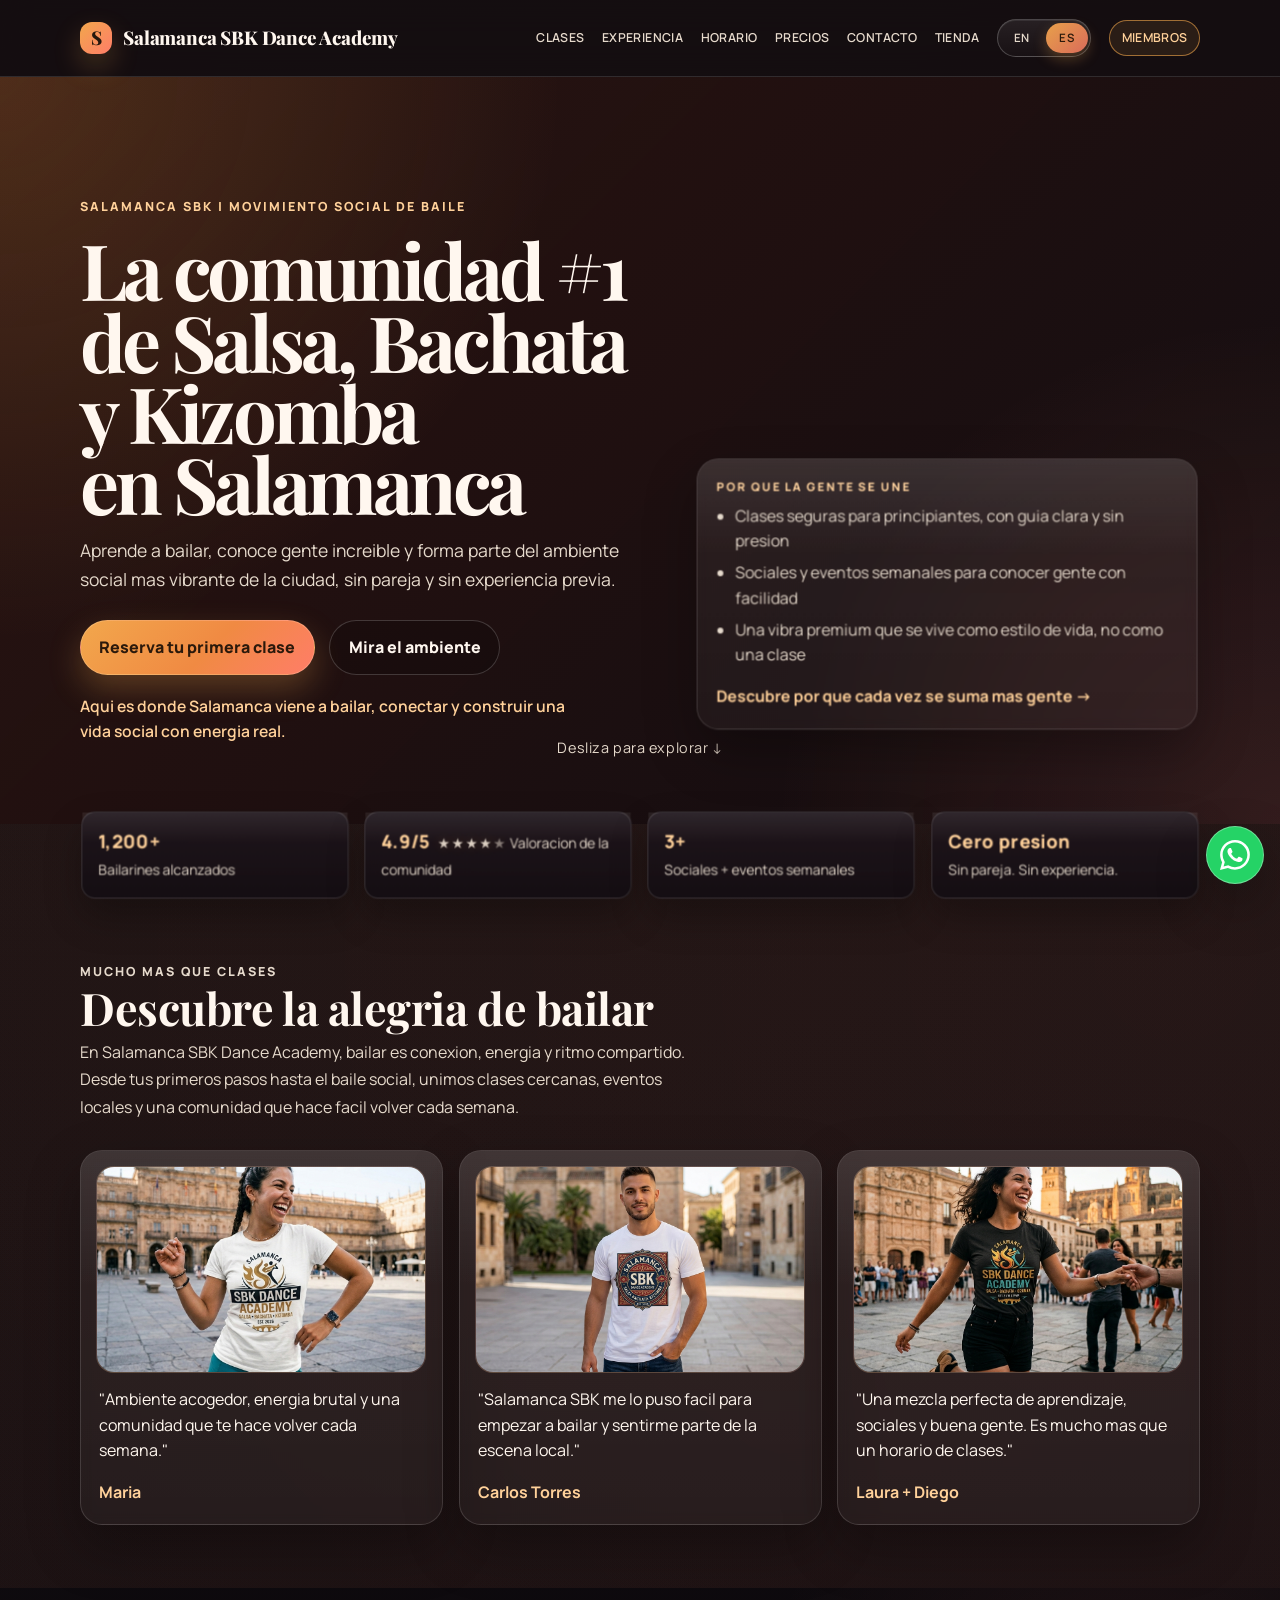
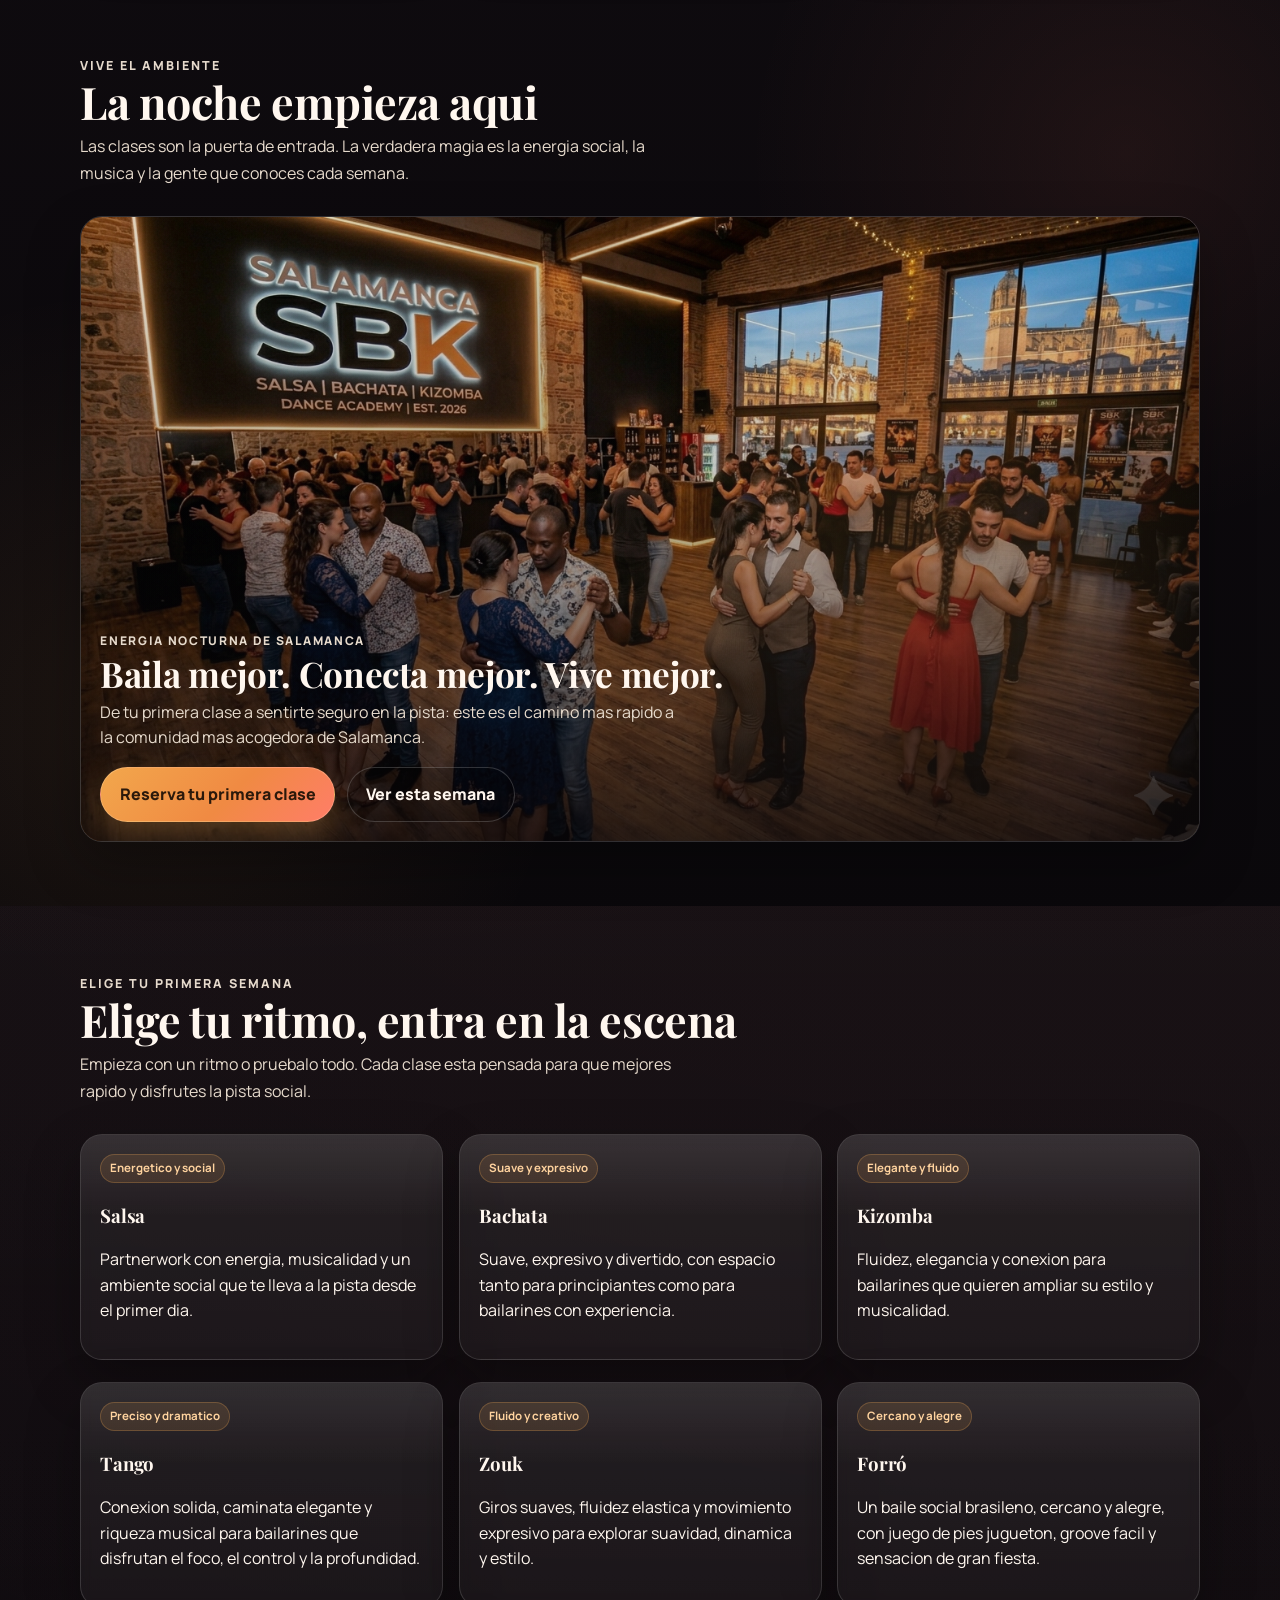
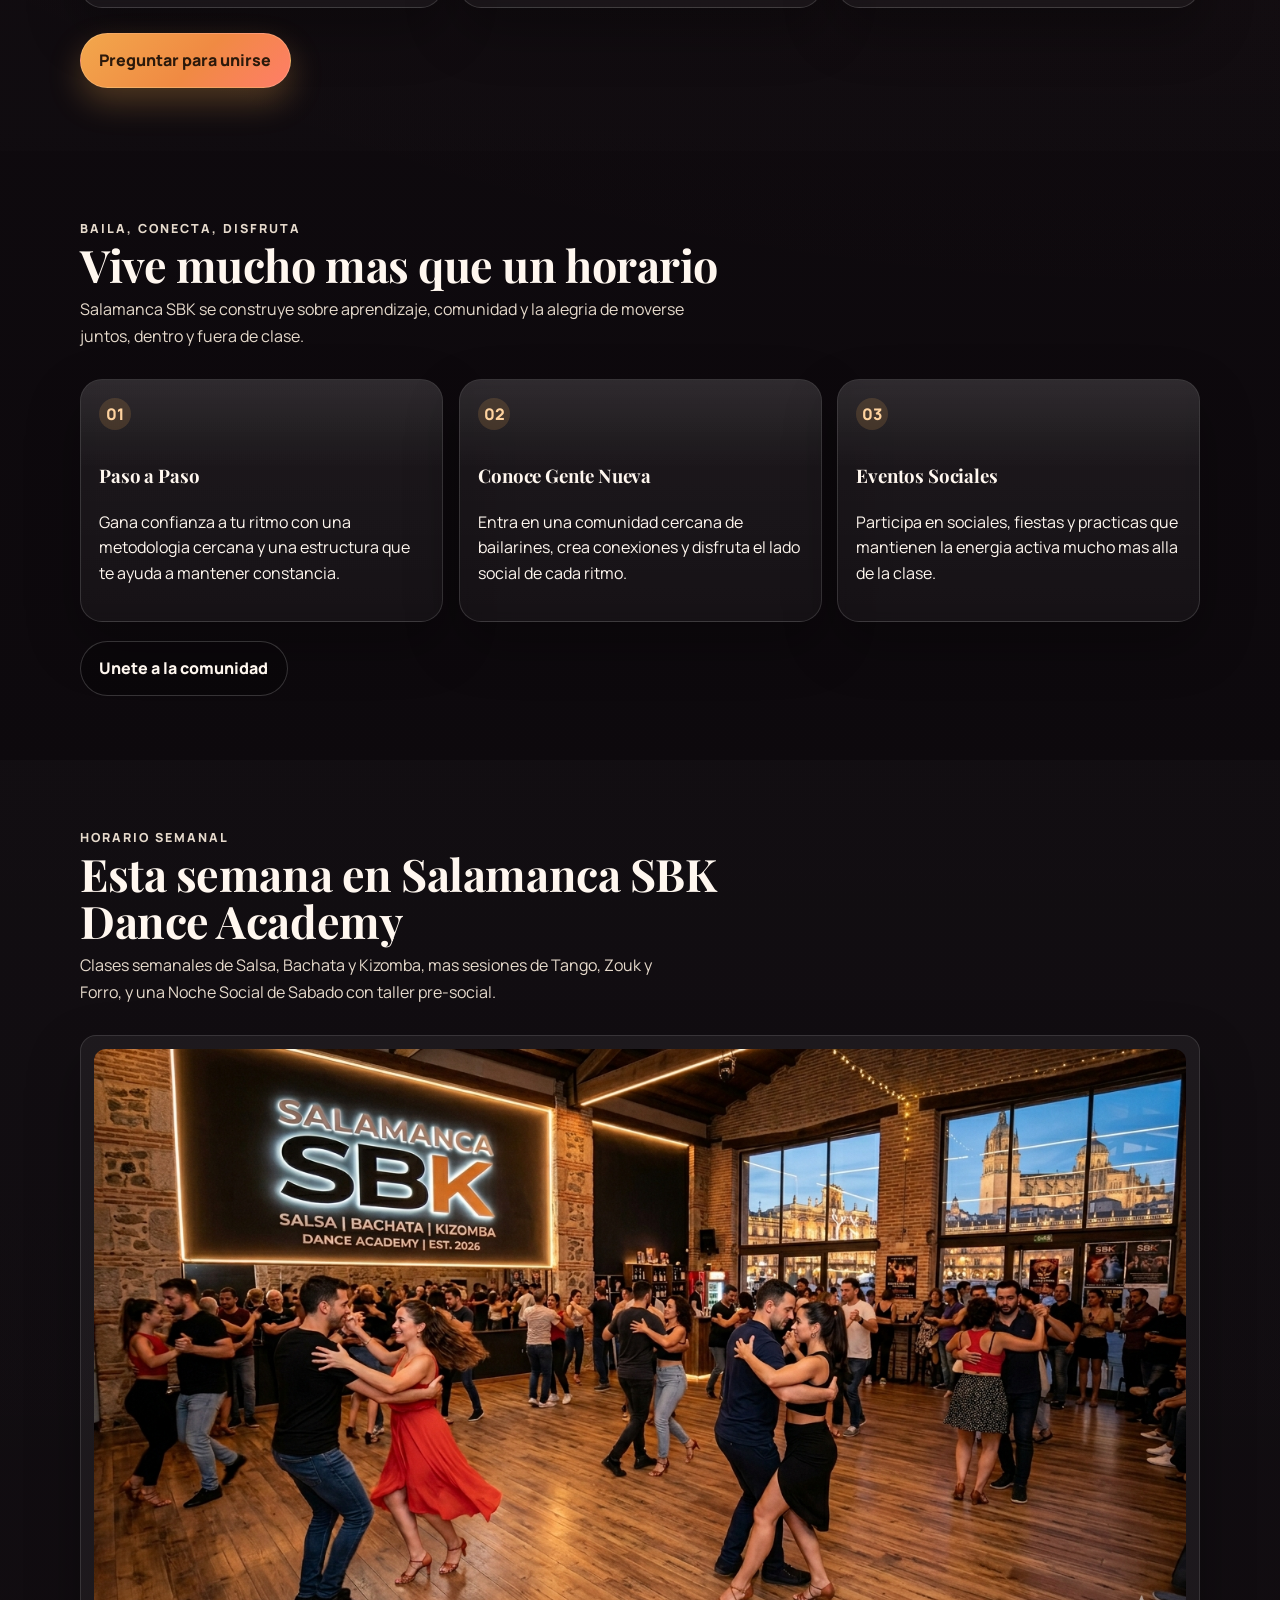
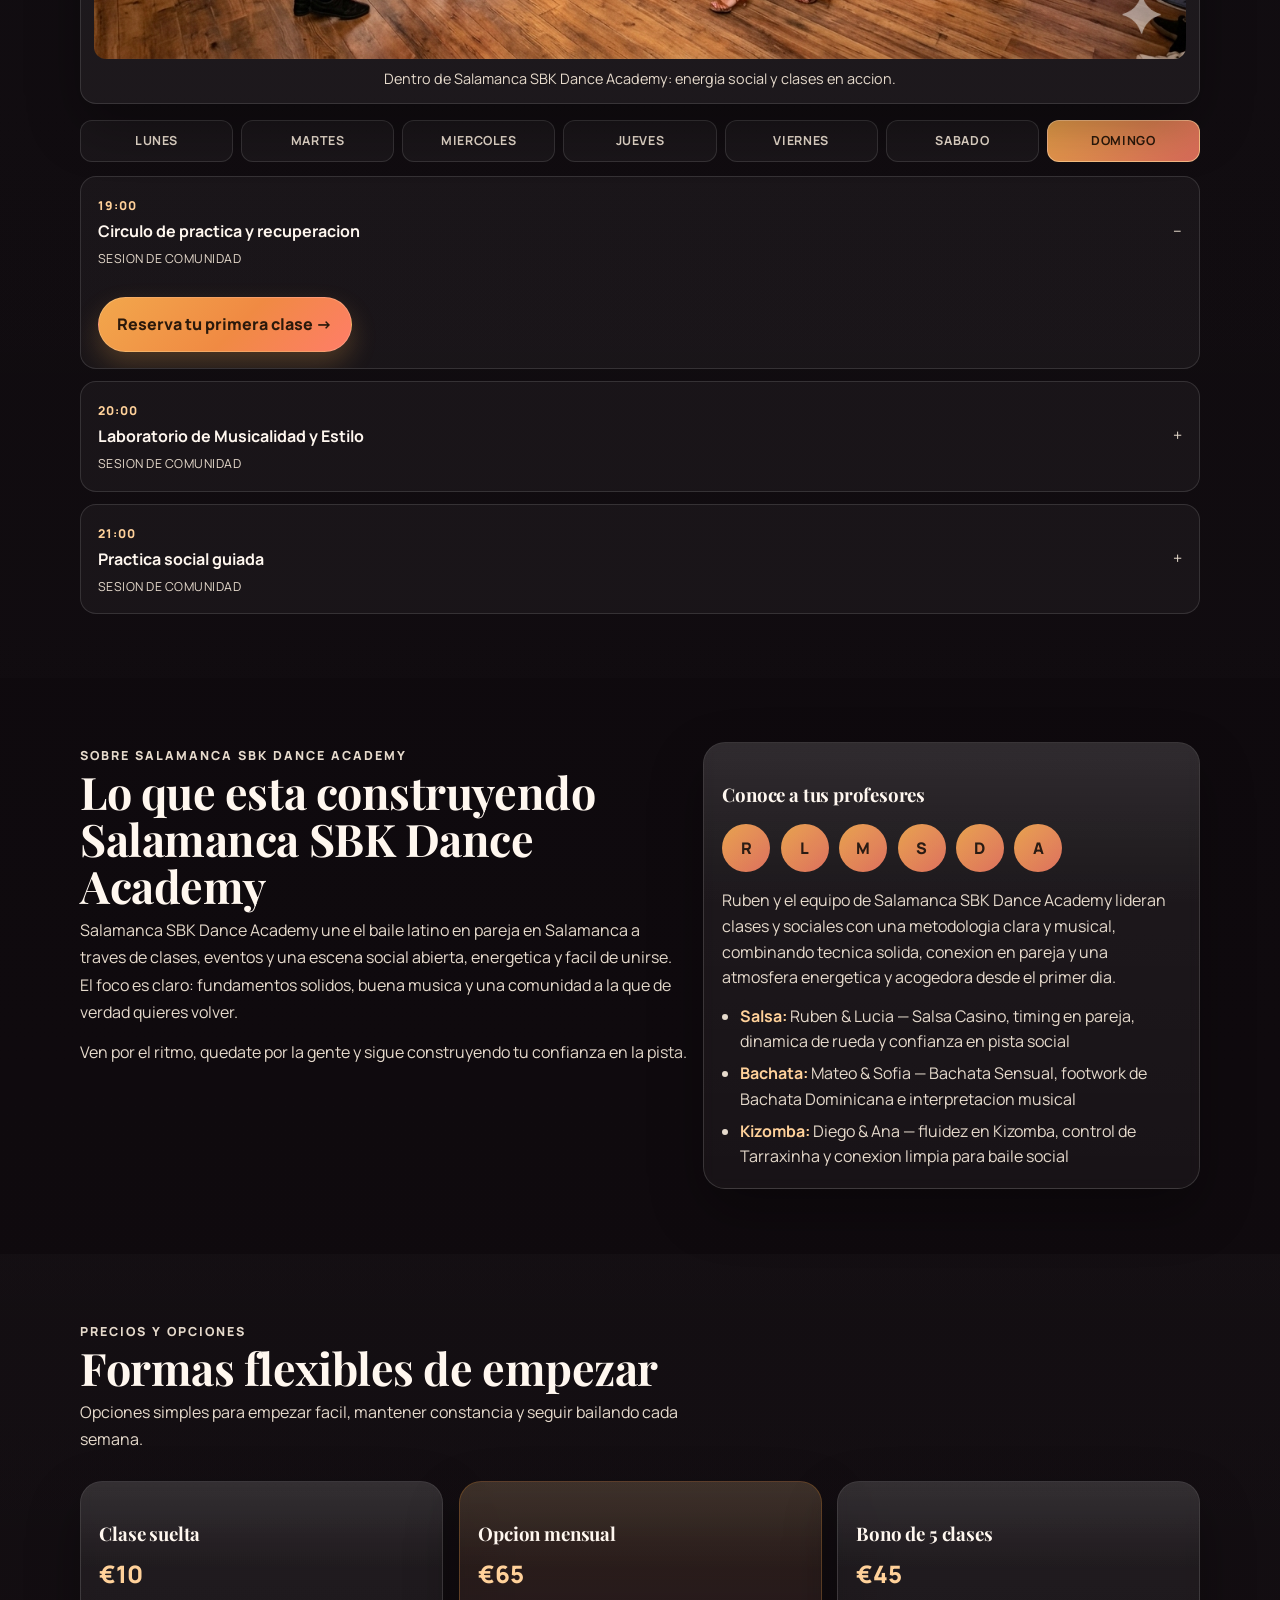
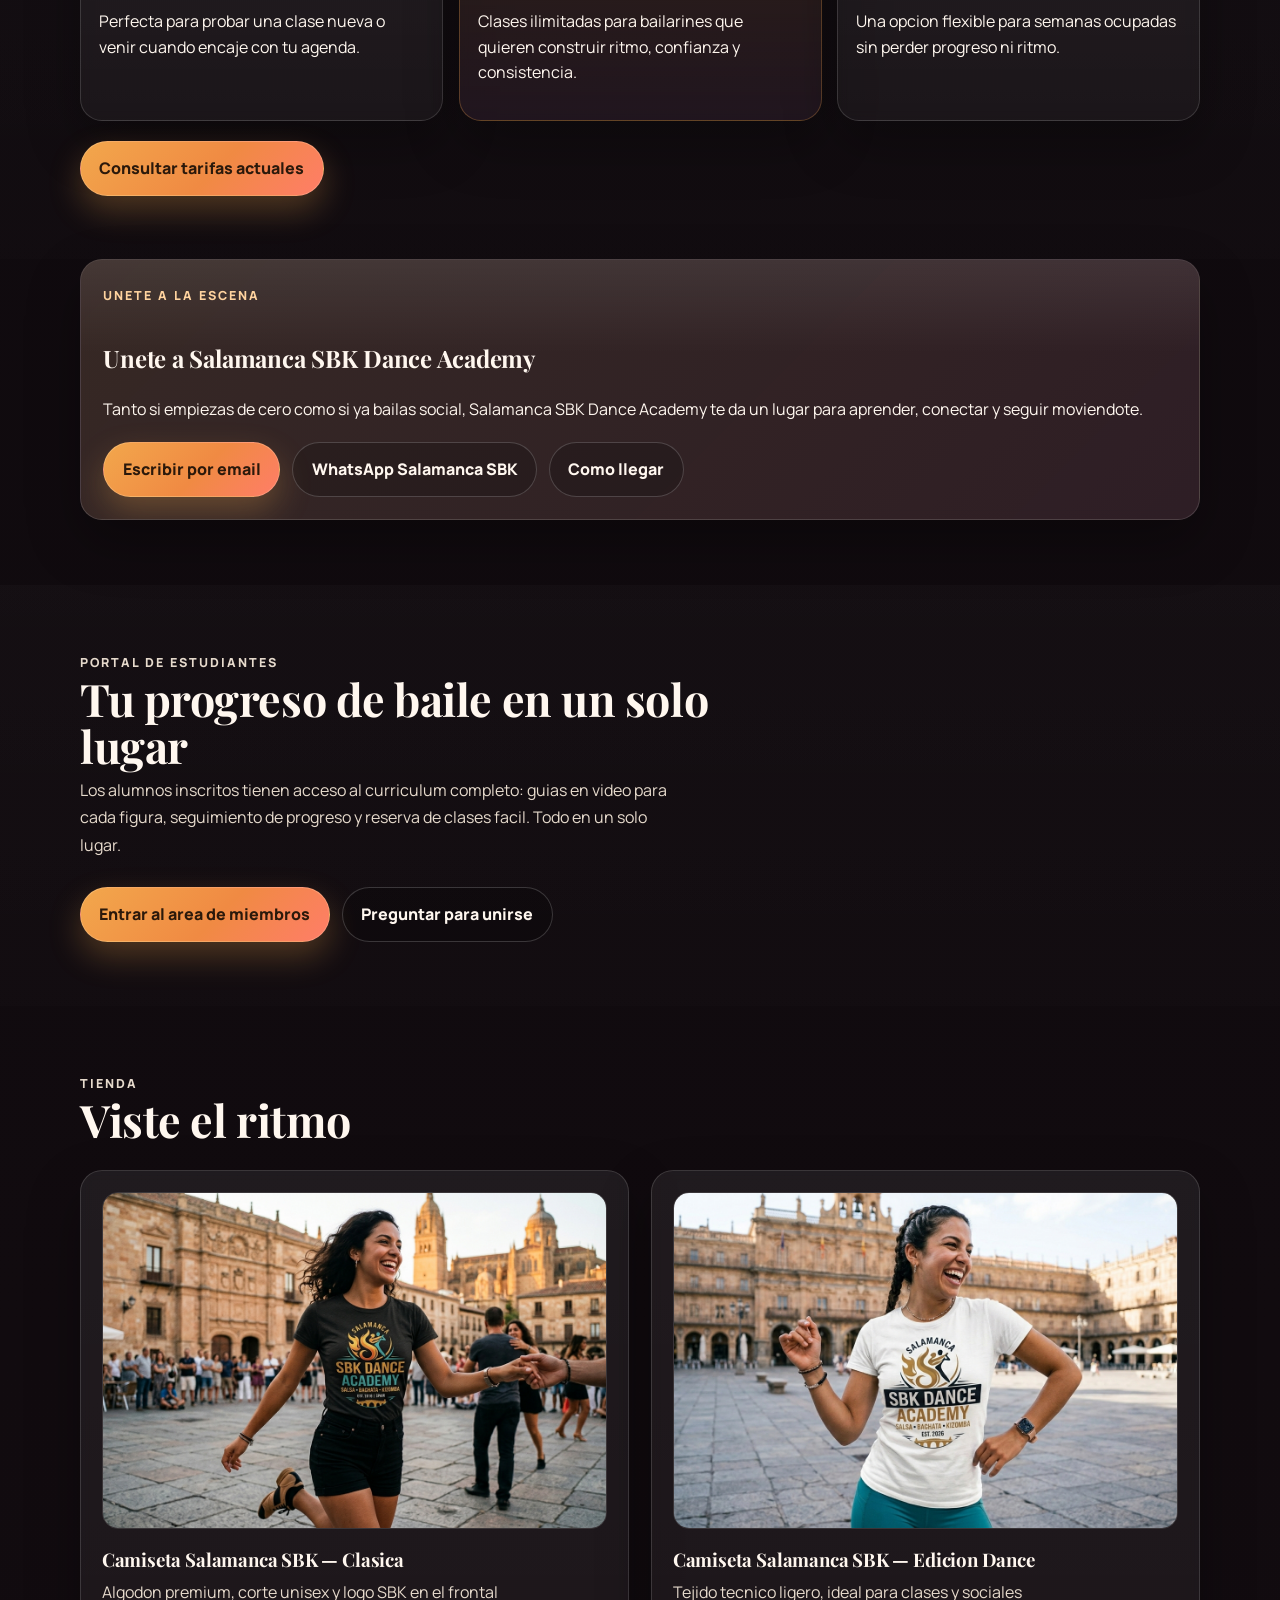
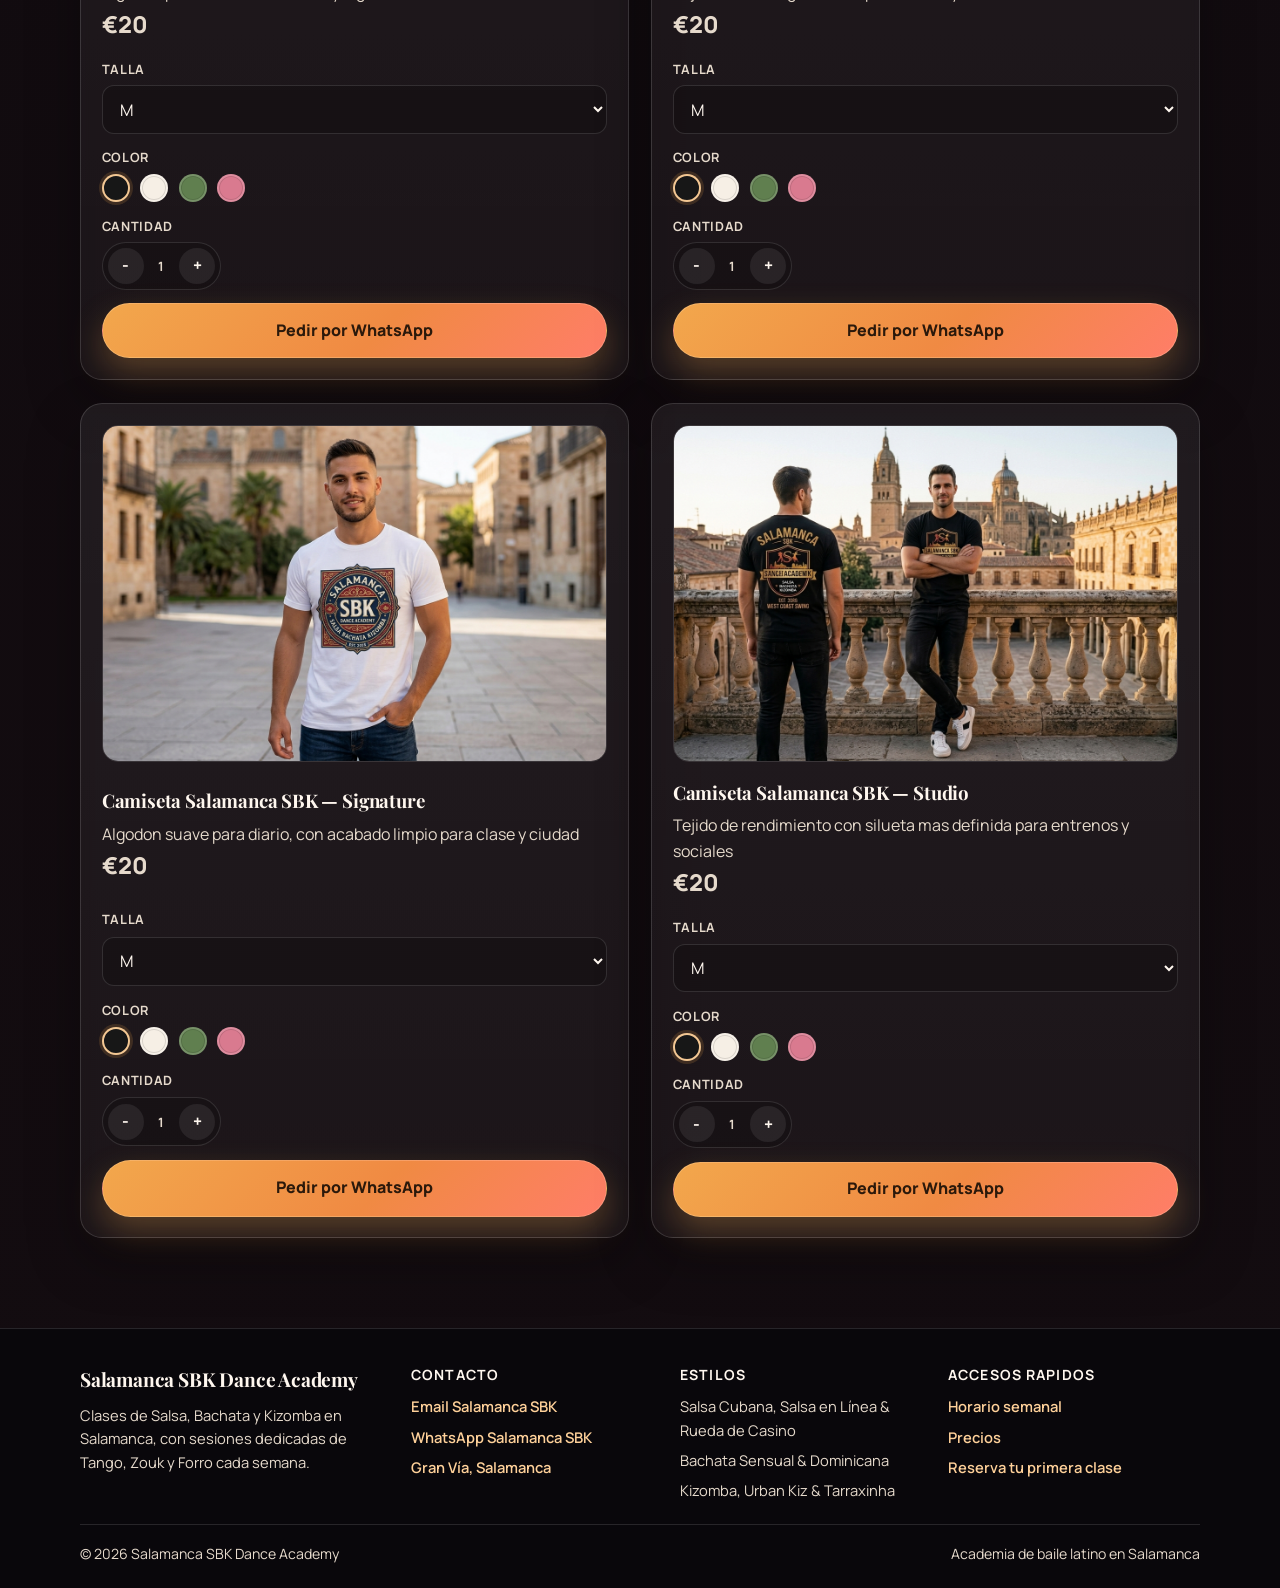
==== commit ede272b7: "Subtly dim final rating star for 4.9 display" ====
--- a/es/index.html
+++ b/es/index.html
@@ -98,7 +98,9 @@
         <article class="proof-item">
           <div class="proof-rating">
             <strong>4.9/5</strong>
-            <span class="proof-stars" aria-label="4.9 de 5 estrellas">&#9733;&#9733;&#9733;&#9733;&#9733;</span>
+            <span class="proof-stars" aria-label="4.9 de 5 estrellas">
+              <span class="proof-stars-main" aria-hidden="true">&#9733;&#9733;&#9733;&#9733;</span><span class="proof-stars-last" aria-hidden="true">&#9733;</span>
+            </span>
           </div>
           <span>Valoracion de la comunidad</span>
         </article>
--- a/styles.css
+++ b/styles.css
@@ -541,9 +541,18 @@
   margin: 0;
   color: #ffd58f;
   font-size: 0.78rem;
-  letter-spacing: 0.1em;
+  letter-spacing: 0.08em;
   text-shadow: 0 0 12px rgba(242, 167, 76, 0.24);
   opacity: 0.95;
+}
+
+.proof-item .proof-stars-main,
+.proof-item .proof-stars-last {
+  display: inline-block;
+}
+
+.proof-item .proof-stars-last {
+  opacity: 0.56;
 }
 
 .section {
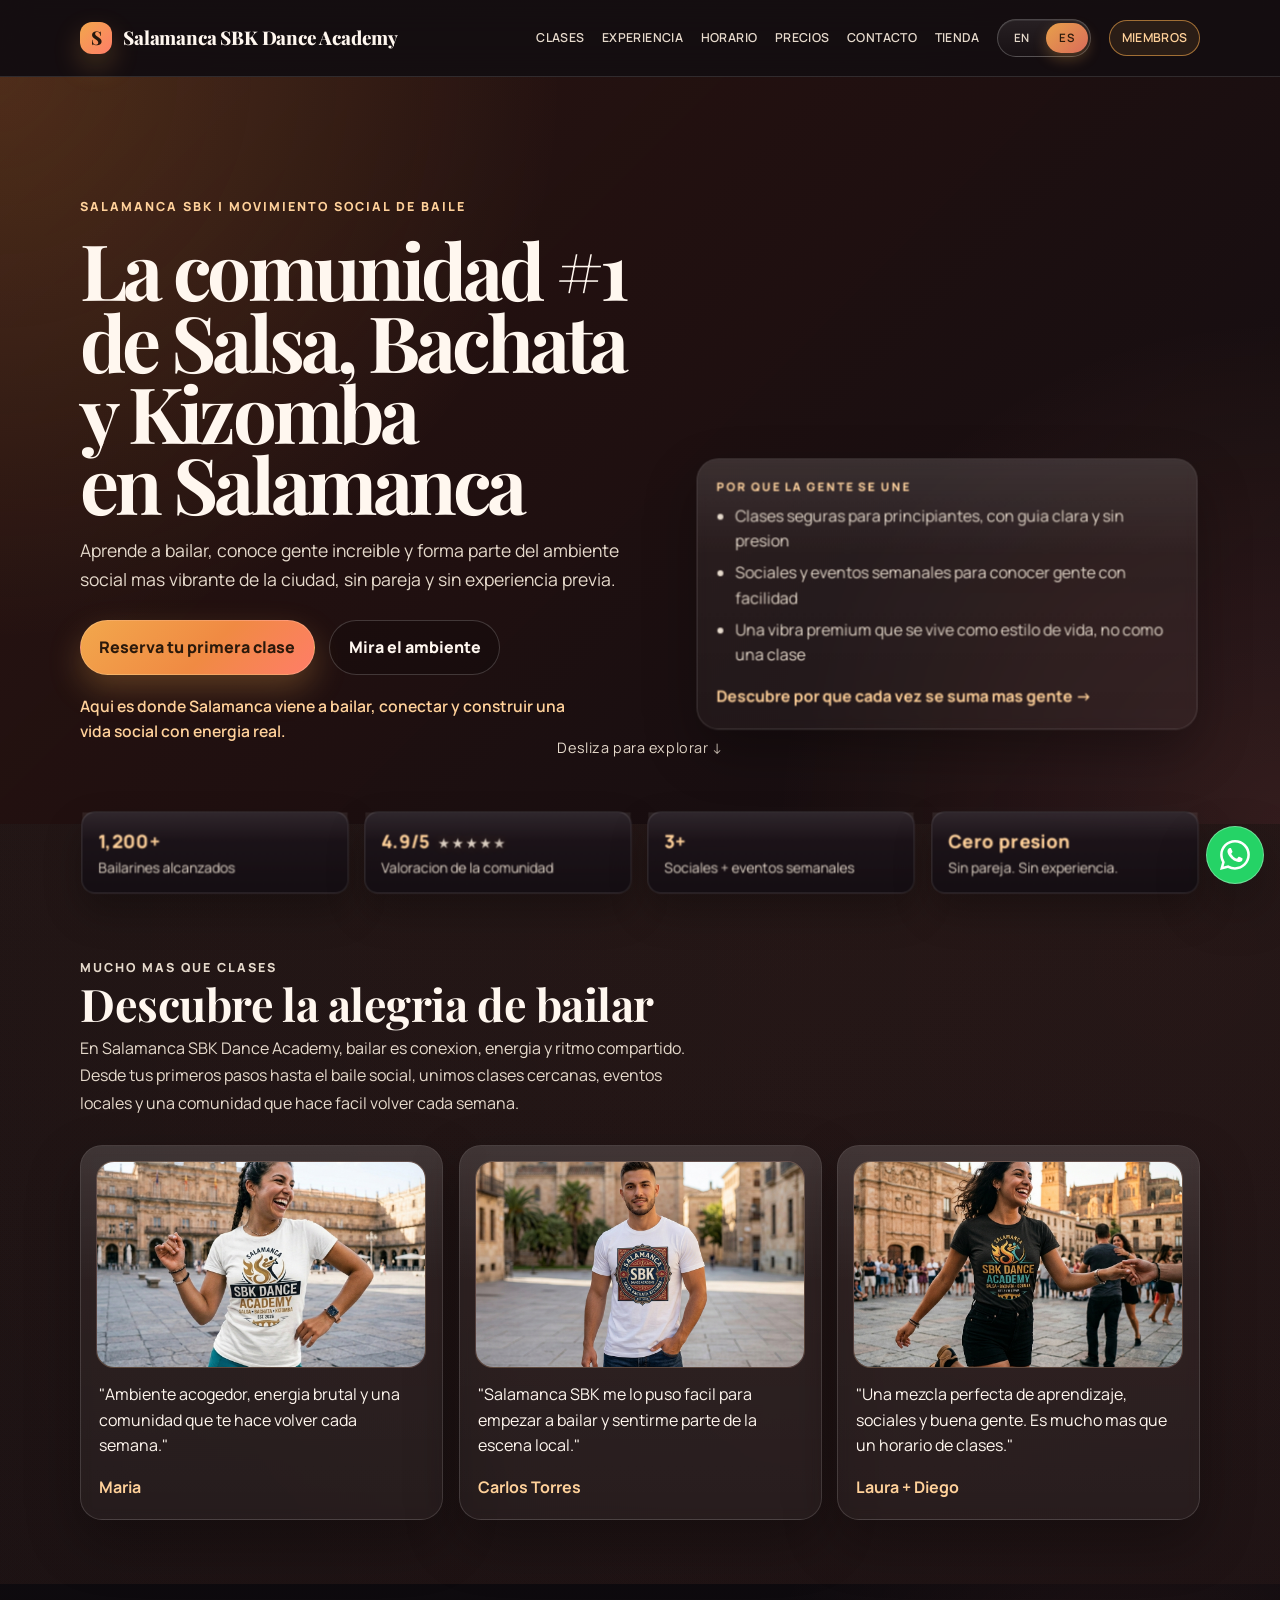
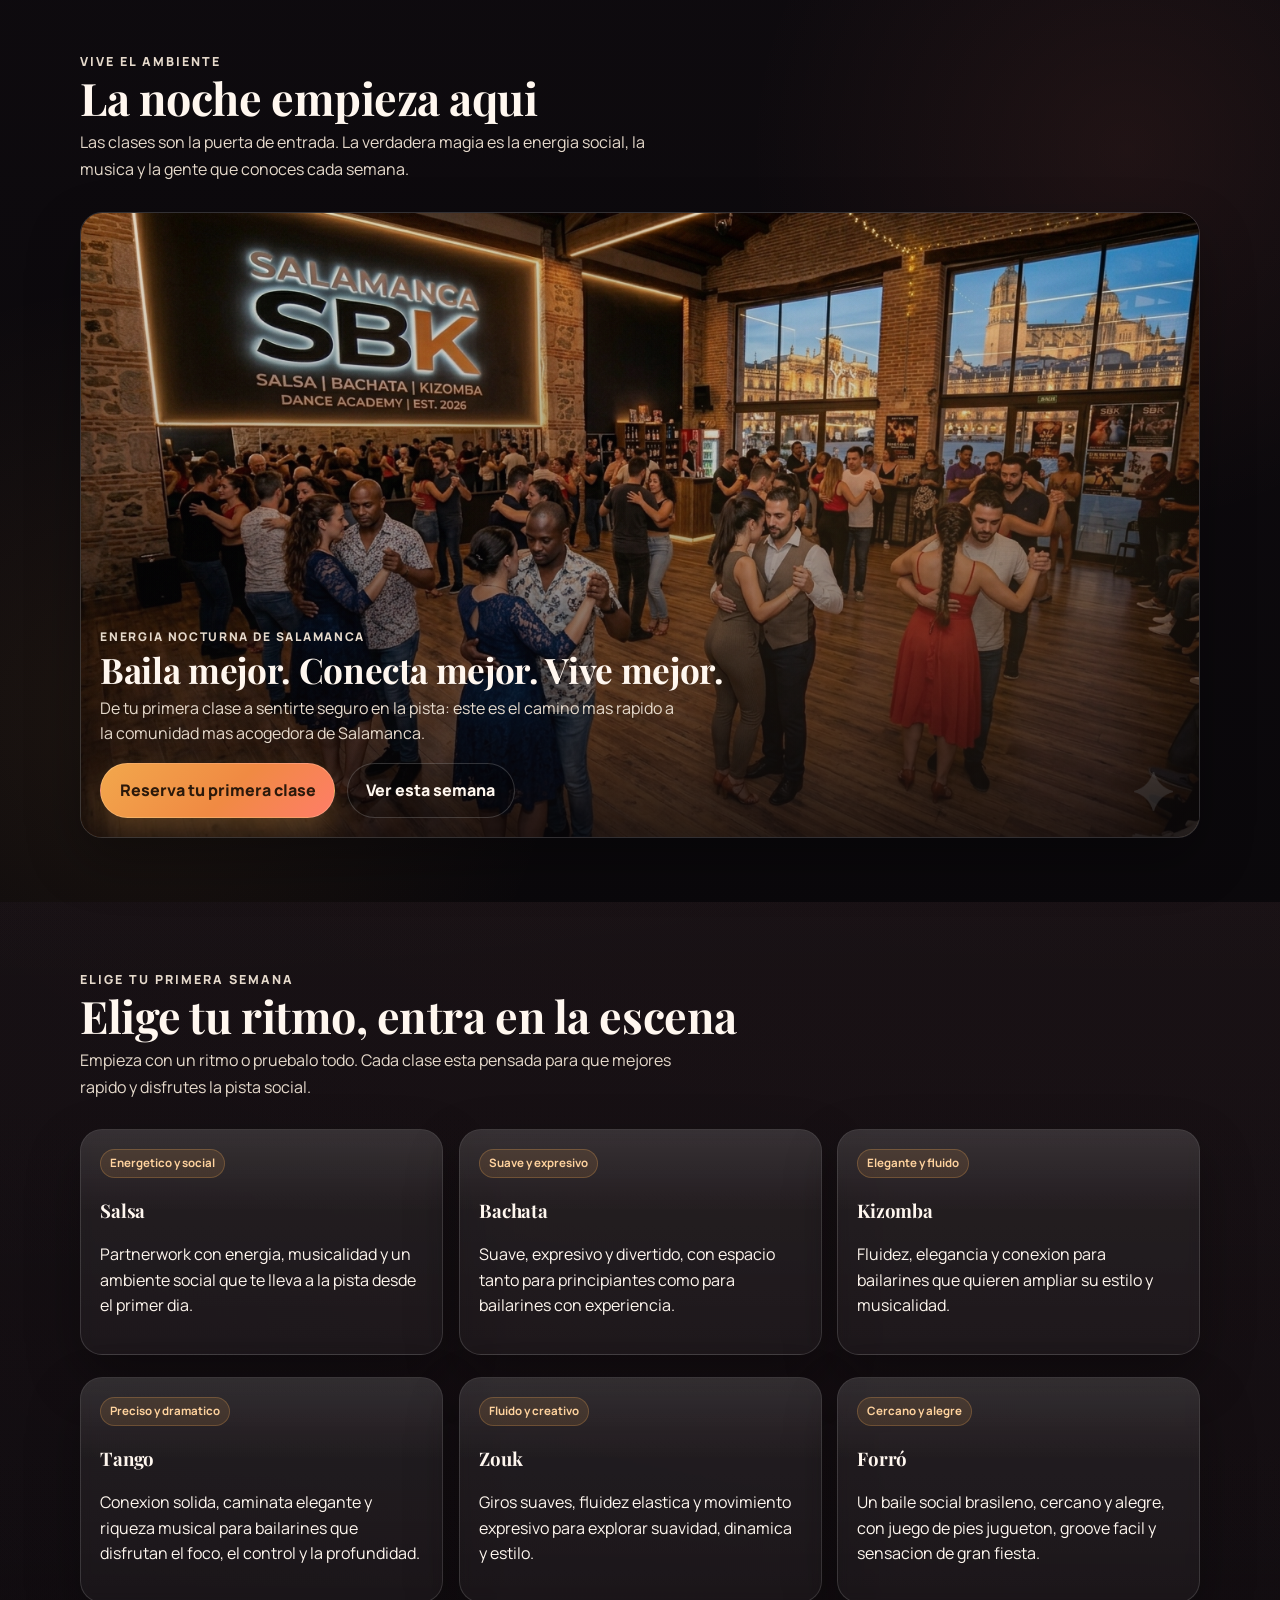
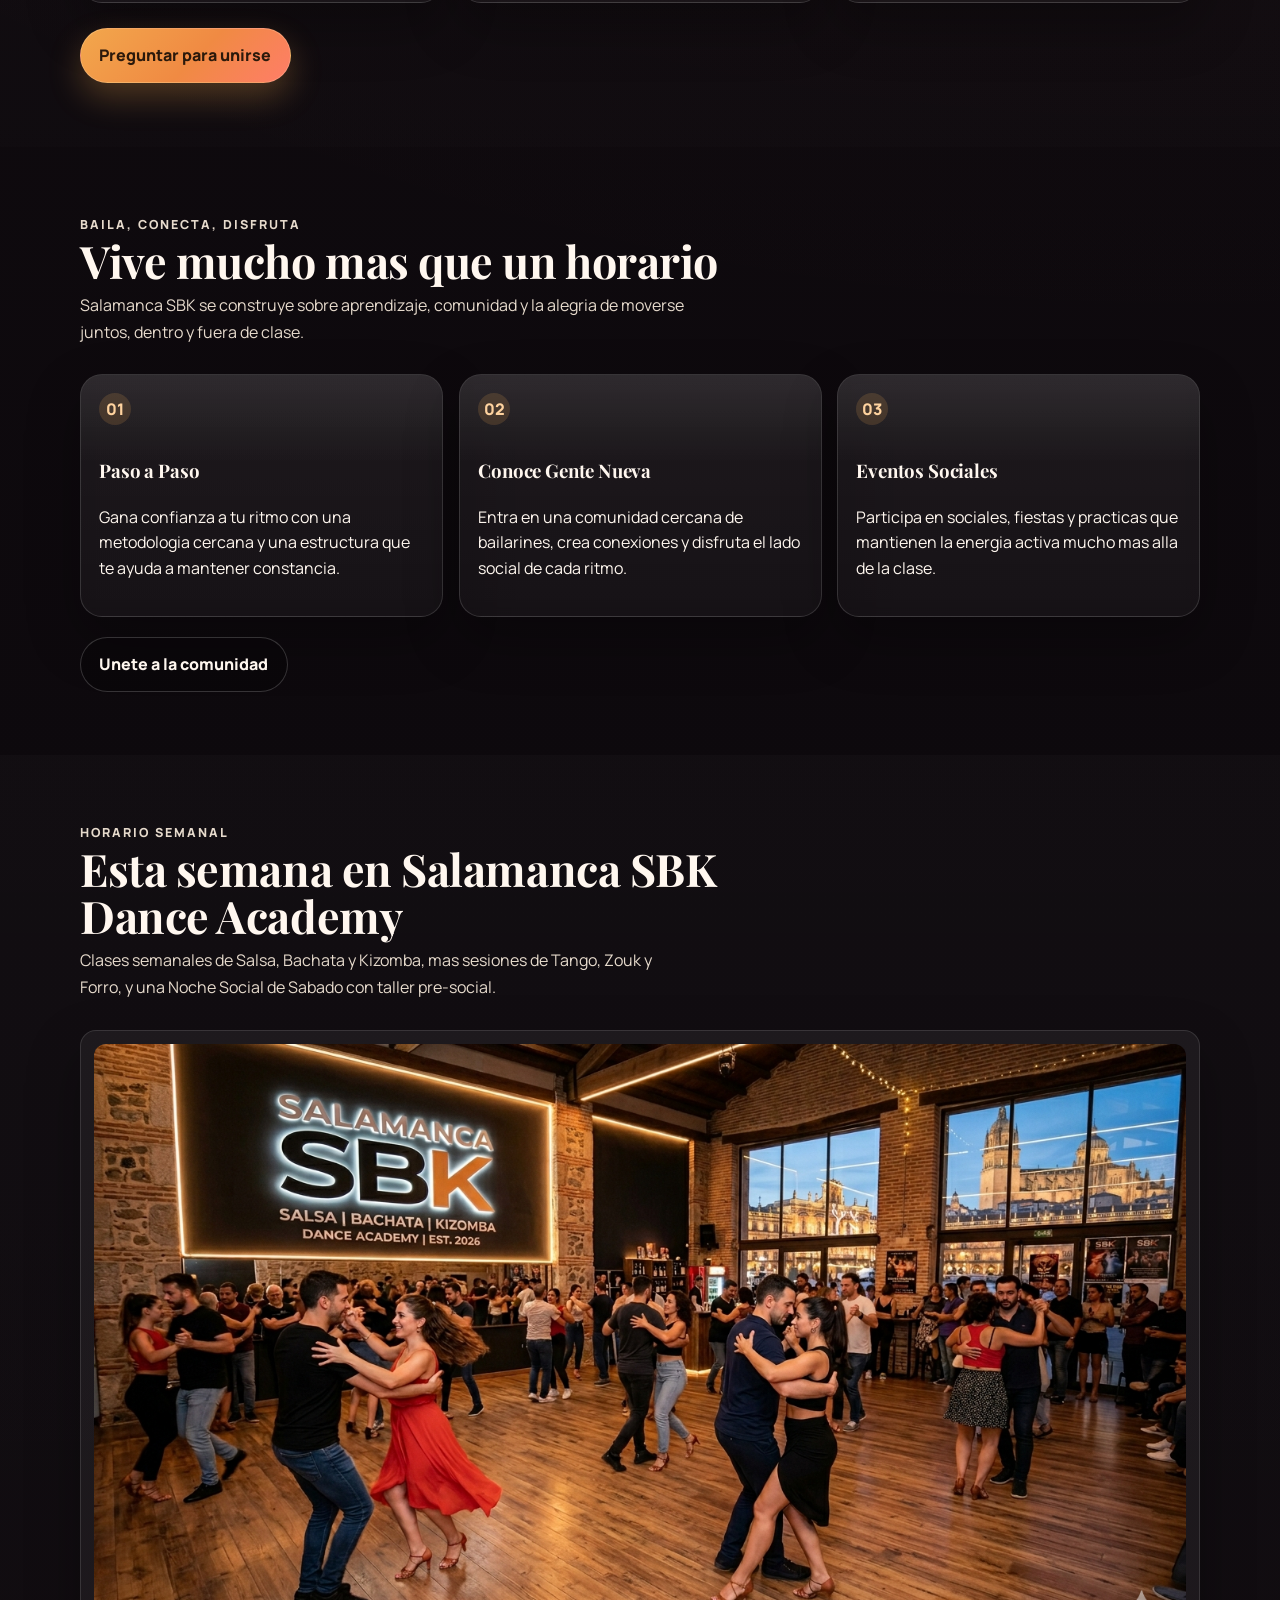
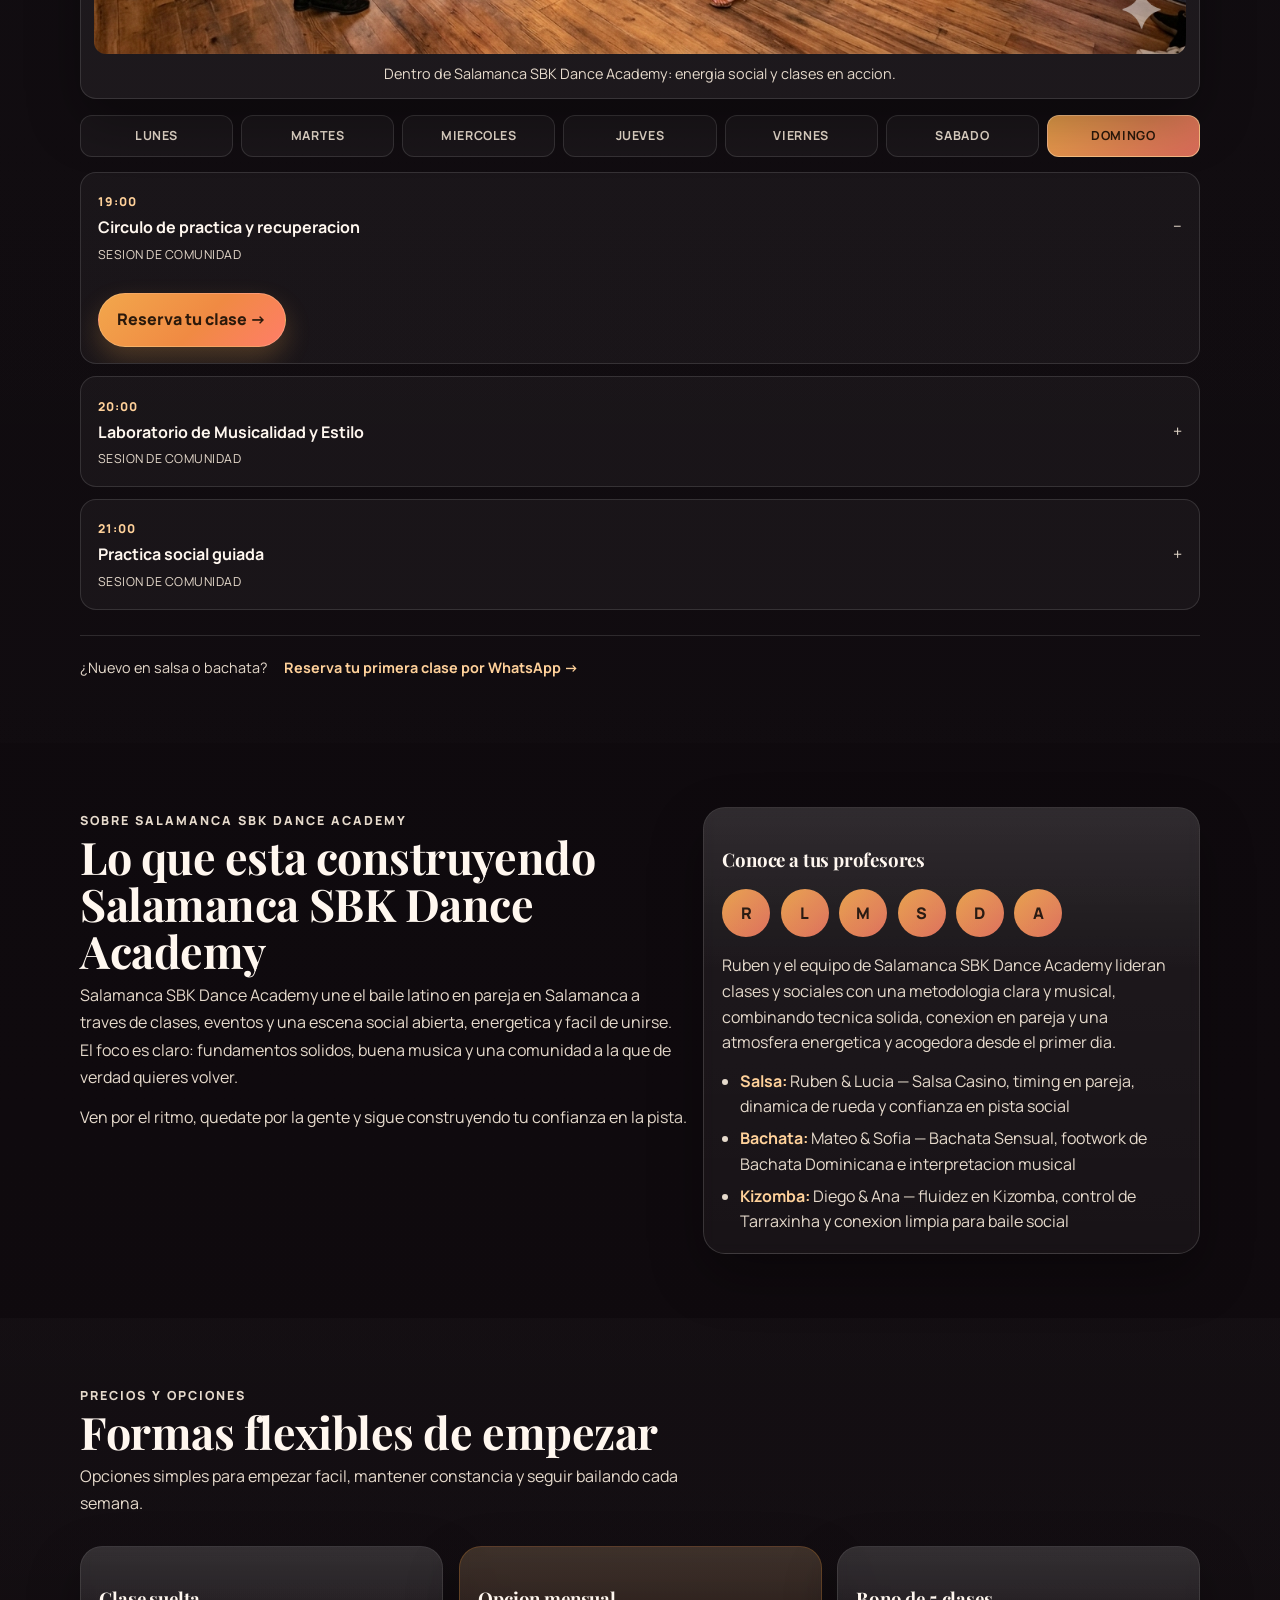
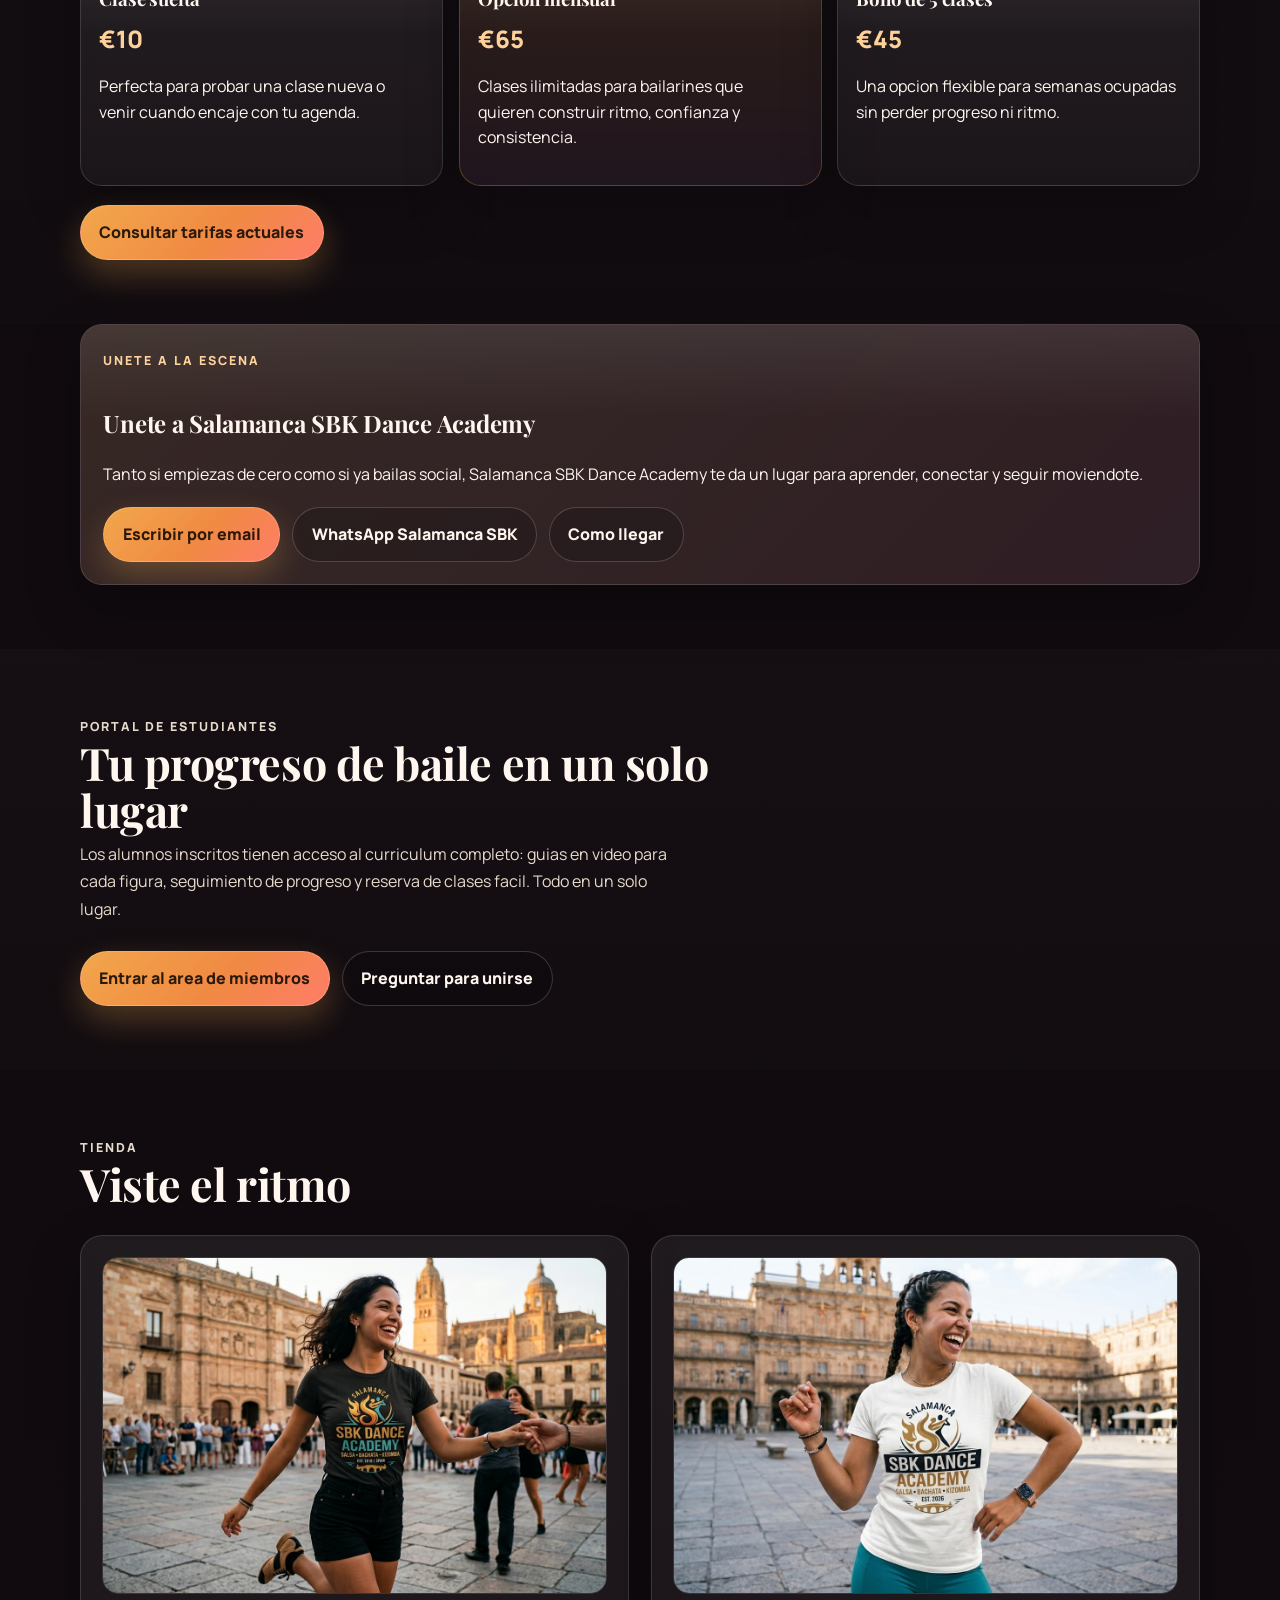
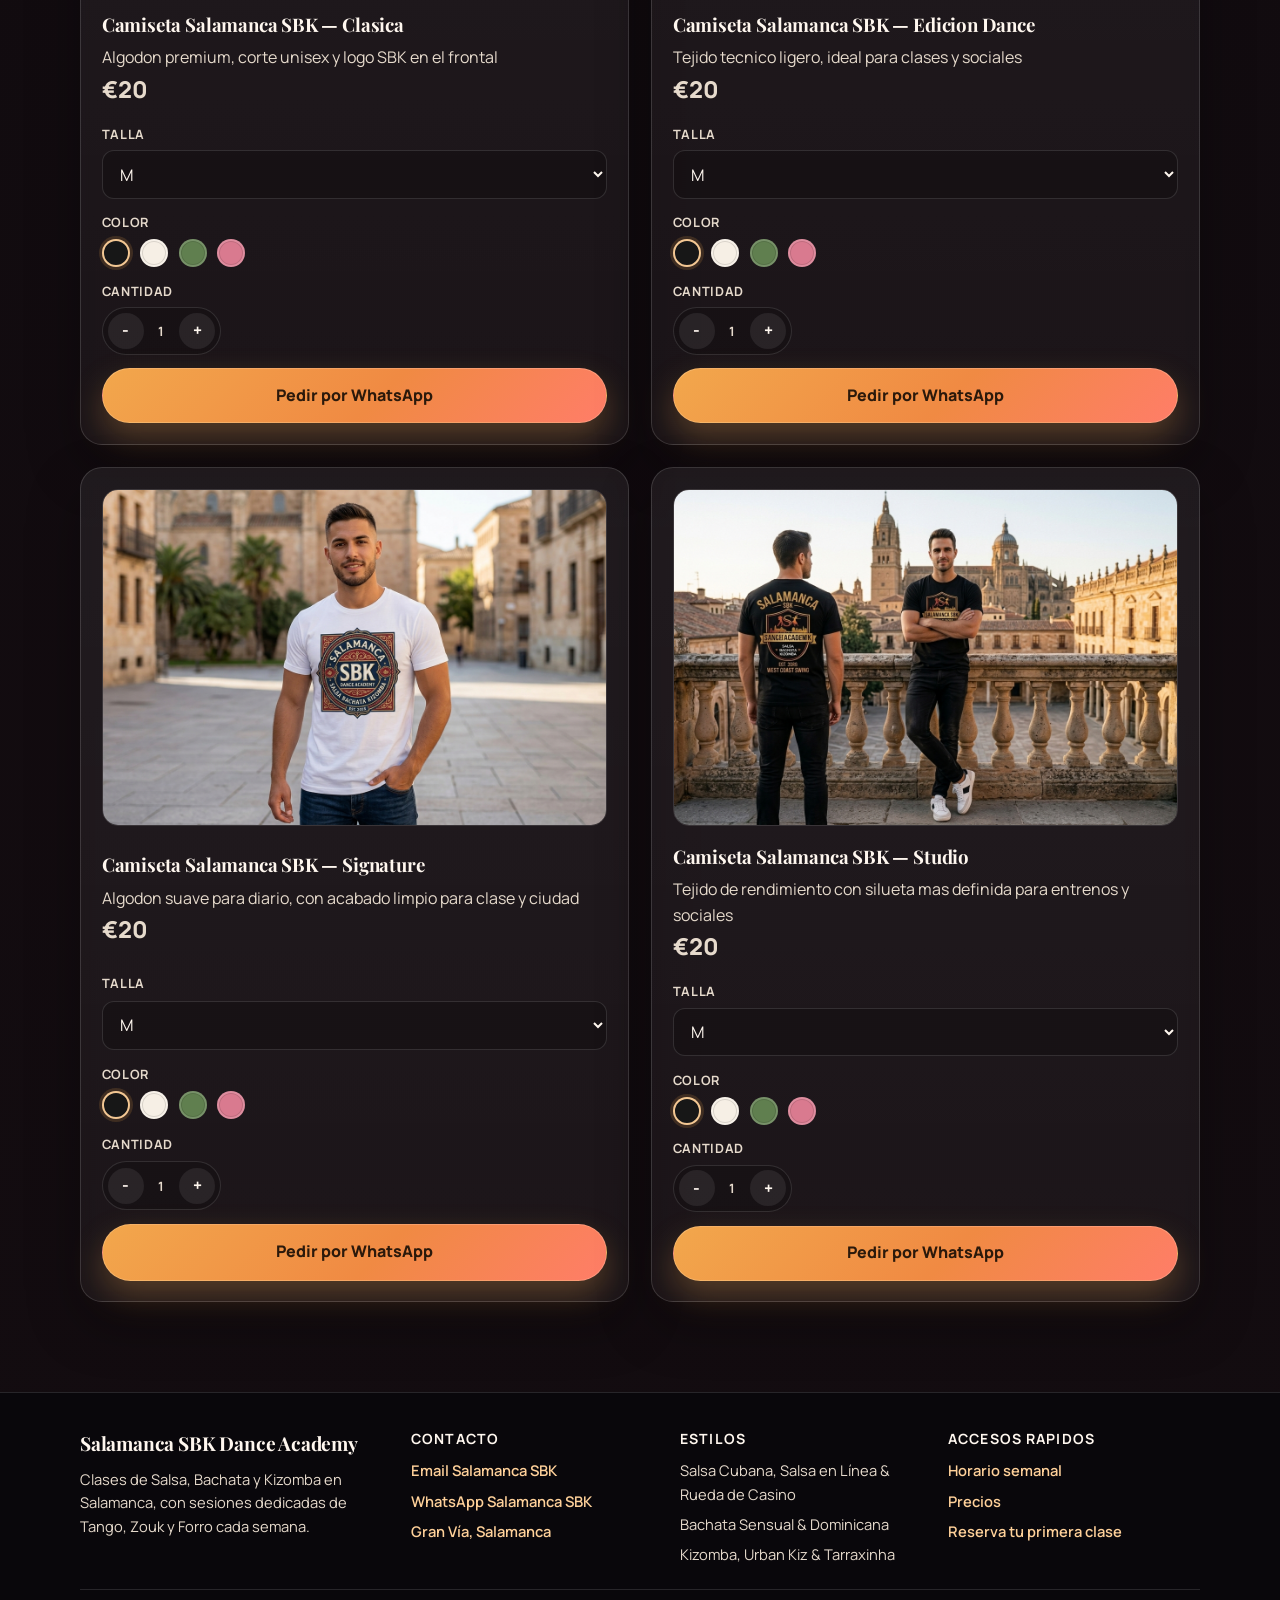
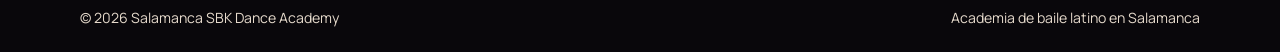
==== commit 2cde6524: "Schedule: Book Your Class for members, newbie WhatsApp CTA below" ====
--- a/es/index.html
+++ b/es/index.html
@@ -286,6 +286,10 @@
           <div class="schedule-day-tabs" id="schedule-day-tabs" role="tablist" aria-label="Dias de clase"></div>
           <div class="schedule-day-panel" id="schedule-day-panel" aria-live="polite"></div>
         </div>
+        <div class="schedule-newbie-cta">
+          <span>¿Nuevo en salsa o bachata?</span>
+          <a class="schedule-newbie-link" href="https://wa.me/34659376099?text=Hola%20Salamanca%20SBK%2C%20quiero%20reservar%20mi%20primera%20clase." target="_blank" rel="noopener noreferrer">Reserva tu primera clase por WhatsApp →</a>
+        </div>
       </div>
     </section>
 
--- a/styles.css
+++ b/styles.css
@@ -536,6 +536,10 @@
   line-height: 1.5;
 }
 
+.proof-item > span {
+  display: block;
+}
+
 .proof-item .proof-stars {
   display: inline-block;
   margin: 0;
@@ -552,7 +556,7 @@
 }
 
 .proof-item .proof-stars-last {
-  opacity: 0.56;
+  opacity: 0.90;
 }
 
 .section {
@@ -869,6 +873,28 @@
 .schedule-member-button:hover {
   transform: translateY(-1px);
   filter: brightness(1.03);
+}
+
+.schedule-newbie-cta {
+  margin-top: 1.6rem;
+  padding-top: 1.2rem;
+  border-top: 1px solid var(--line);
+  display: flex;
+  align-items: center;
+  gap: 0.6rem 1rem;
+  flex-wrap: wrap;
+  font-size: 0.9rem;
+  color: var(--muted);
+}
+
+.schedule-newbie-link {
+  color: var(--accent-2);
+  font-weight: 700;
+  white-space: nowrap;
+}
+
+.schedule-newbie-link:hover {
+  color: var(--accent);
 }
 
 .schedule-poster {
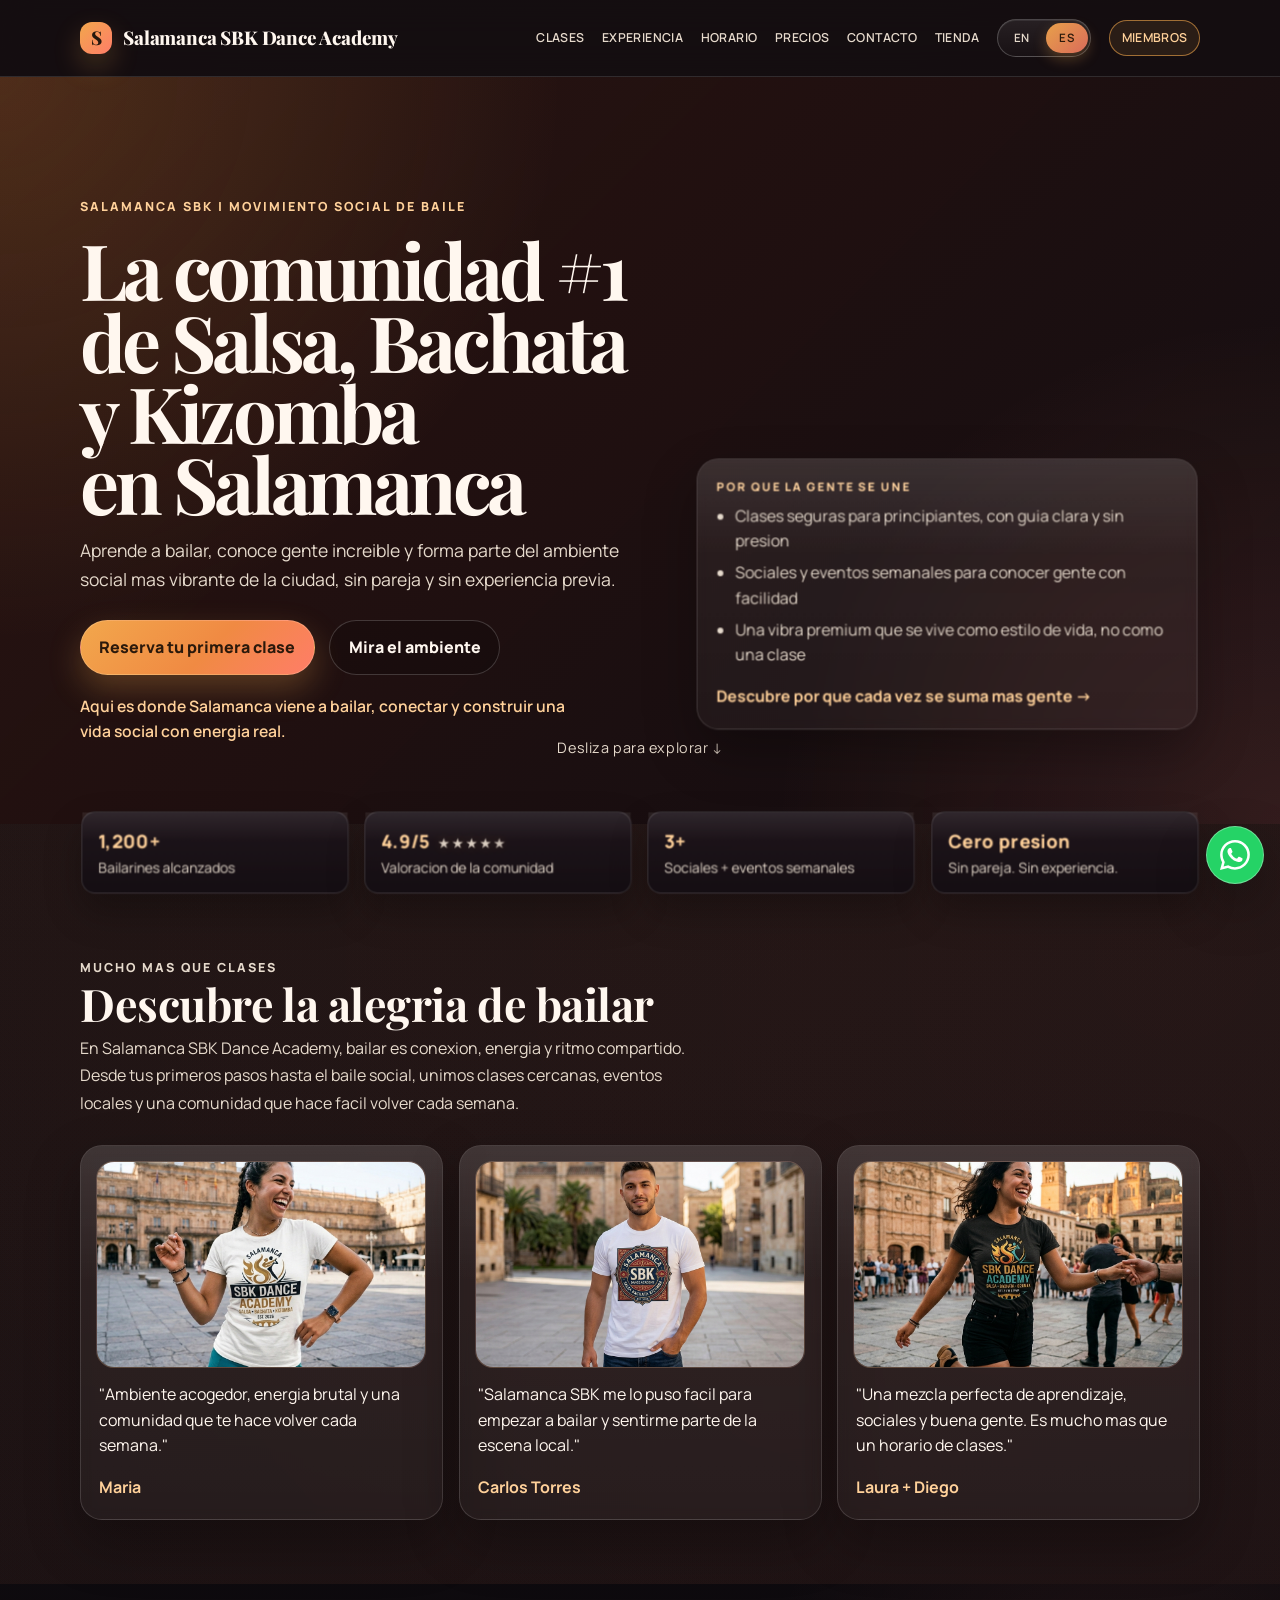
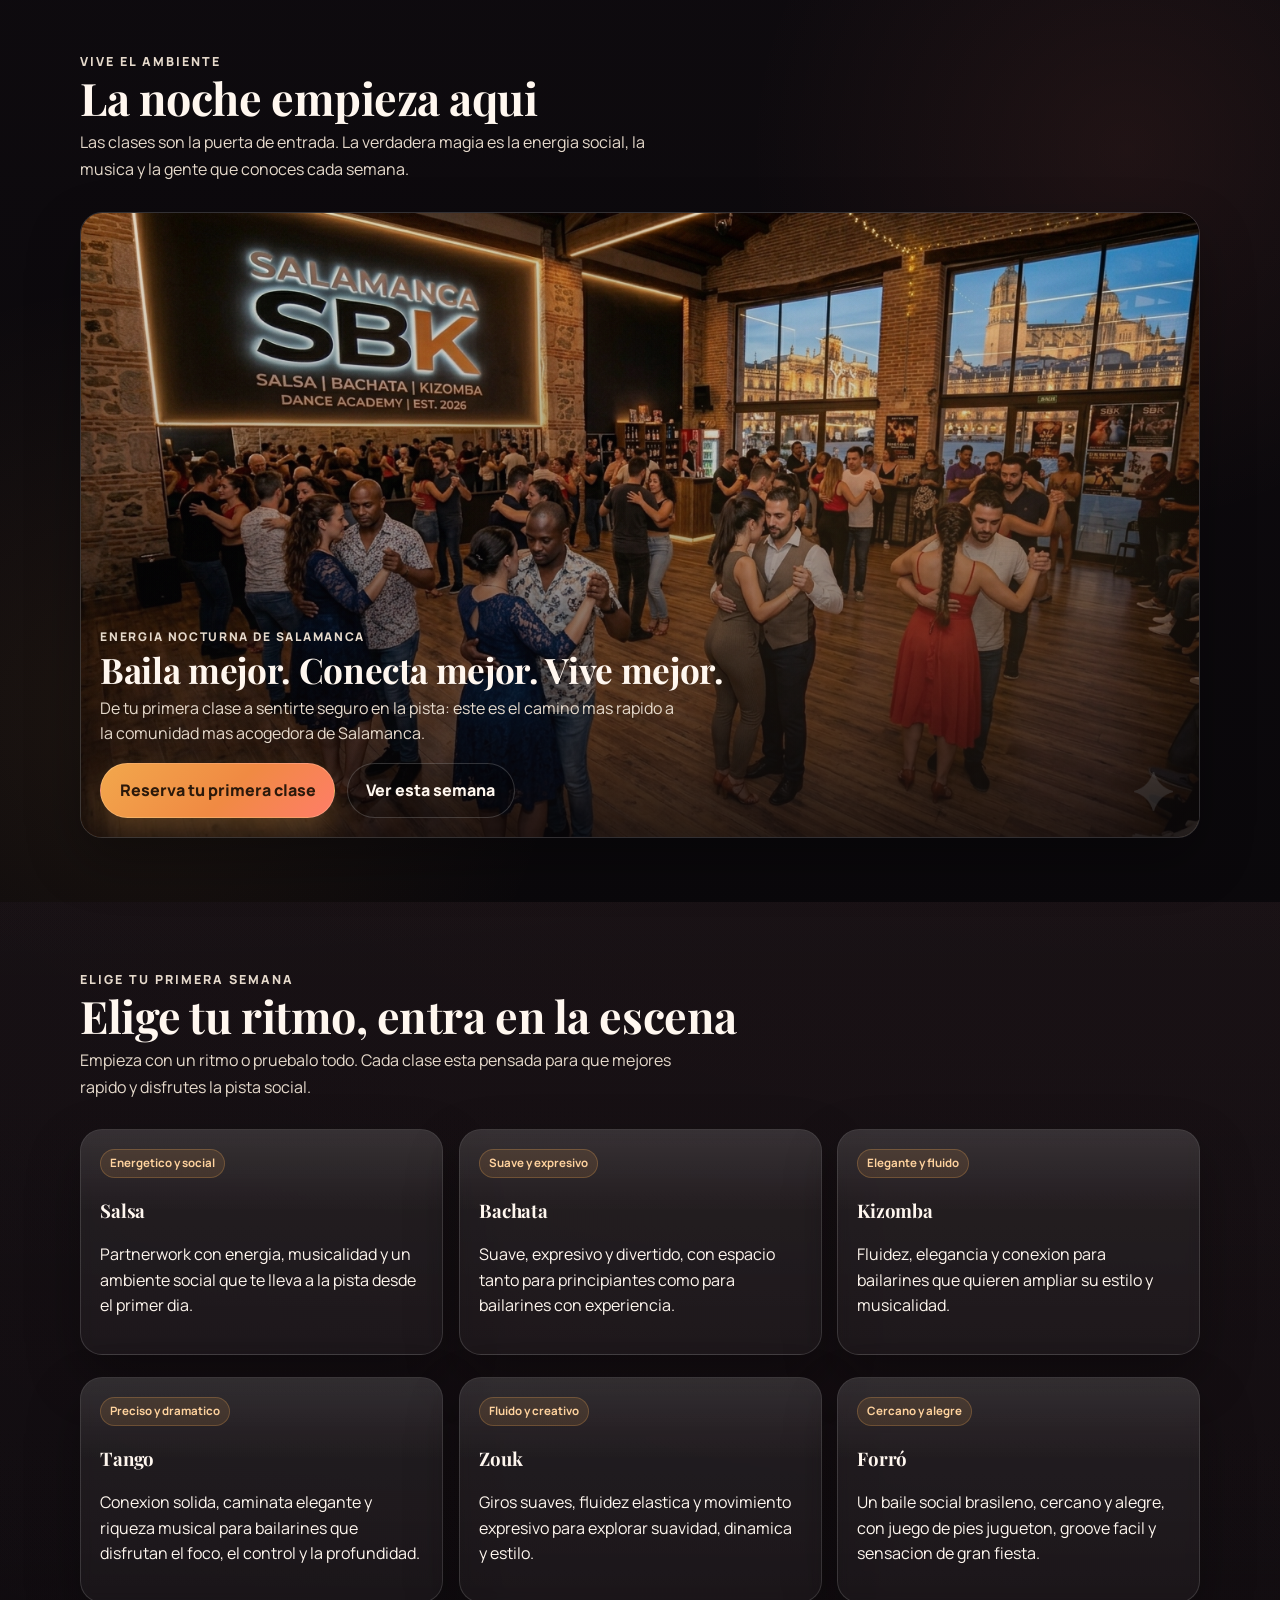
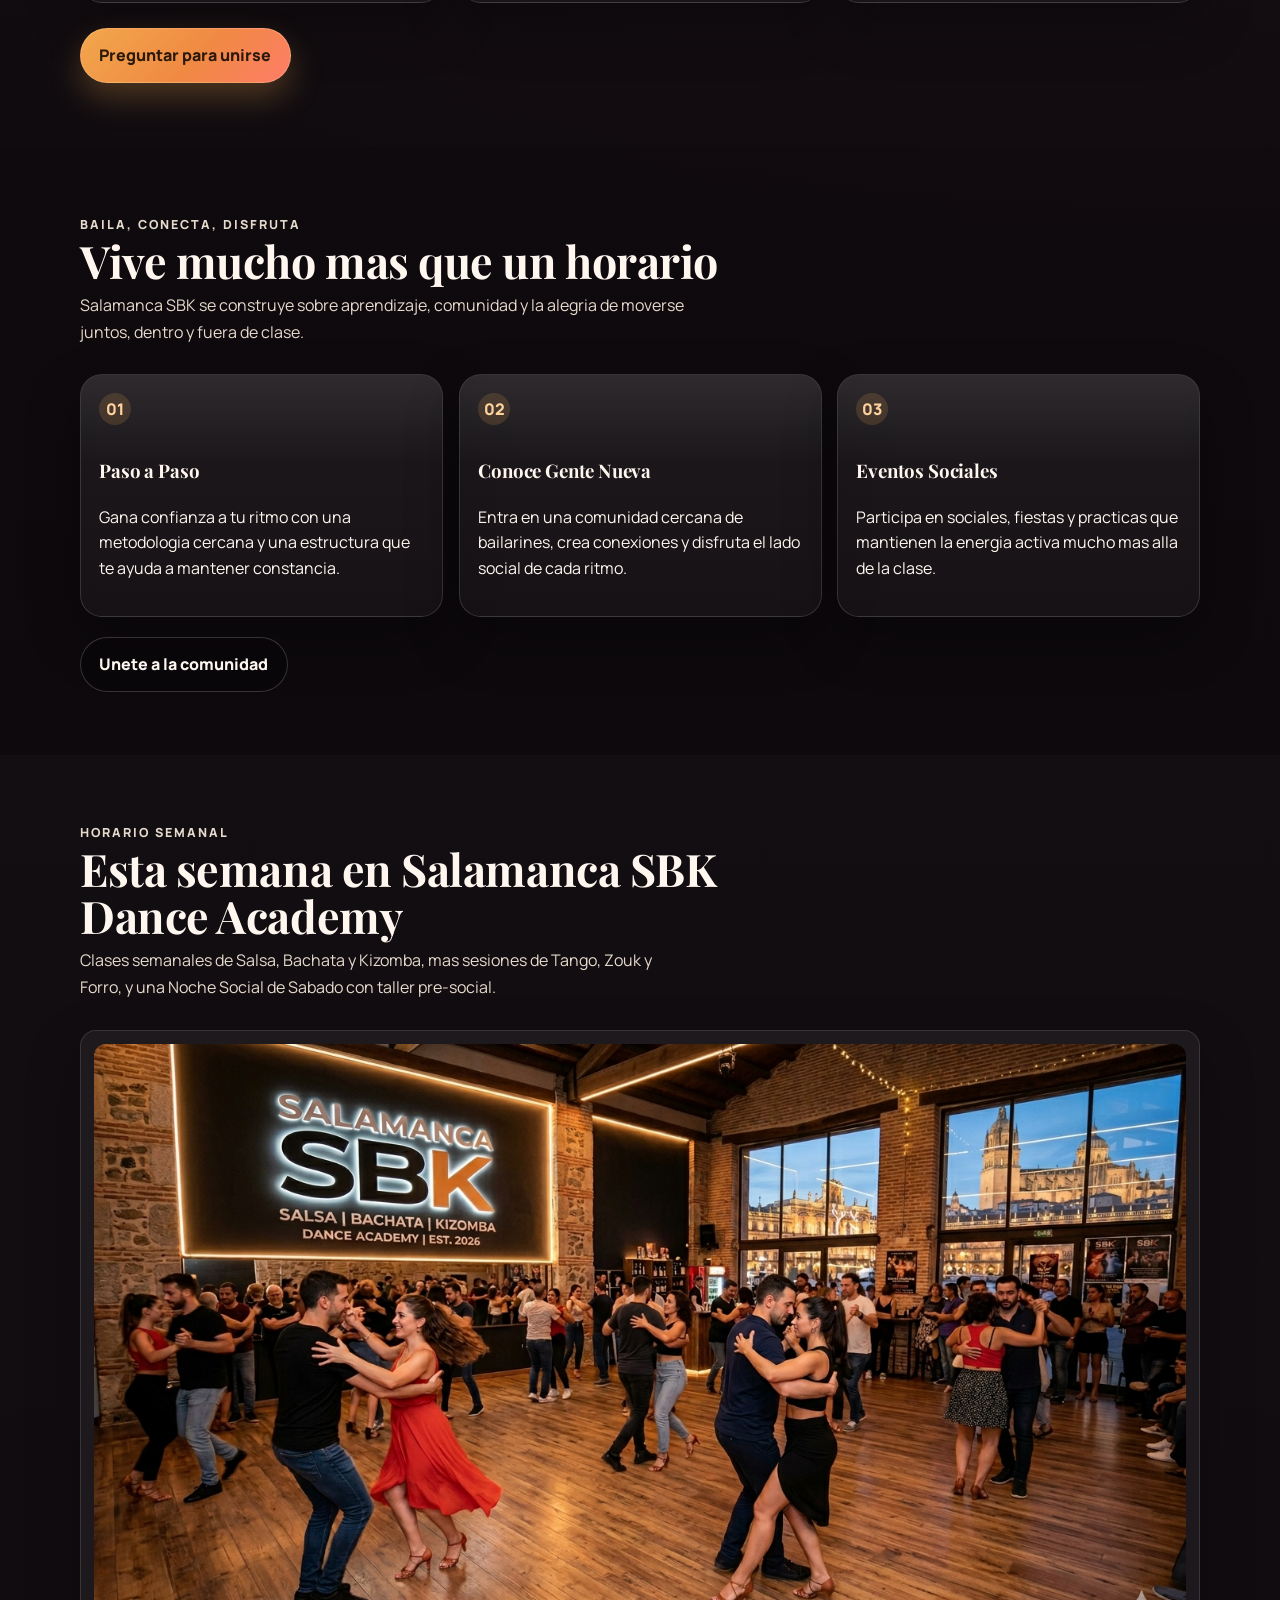
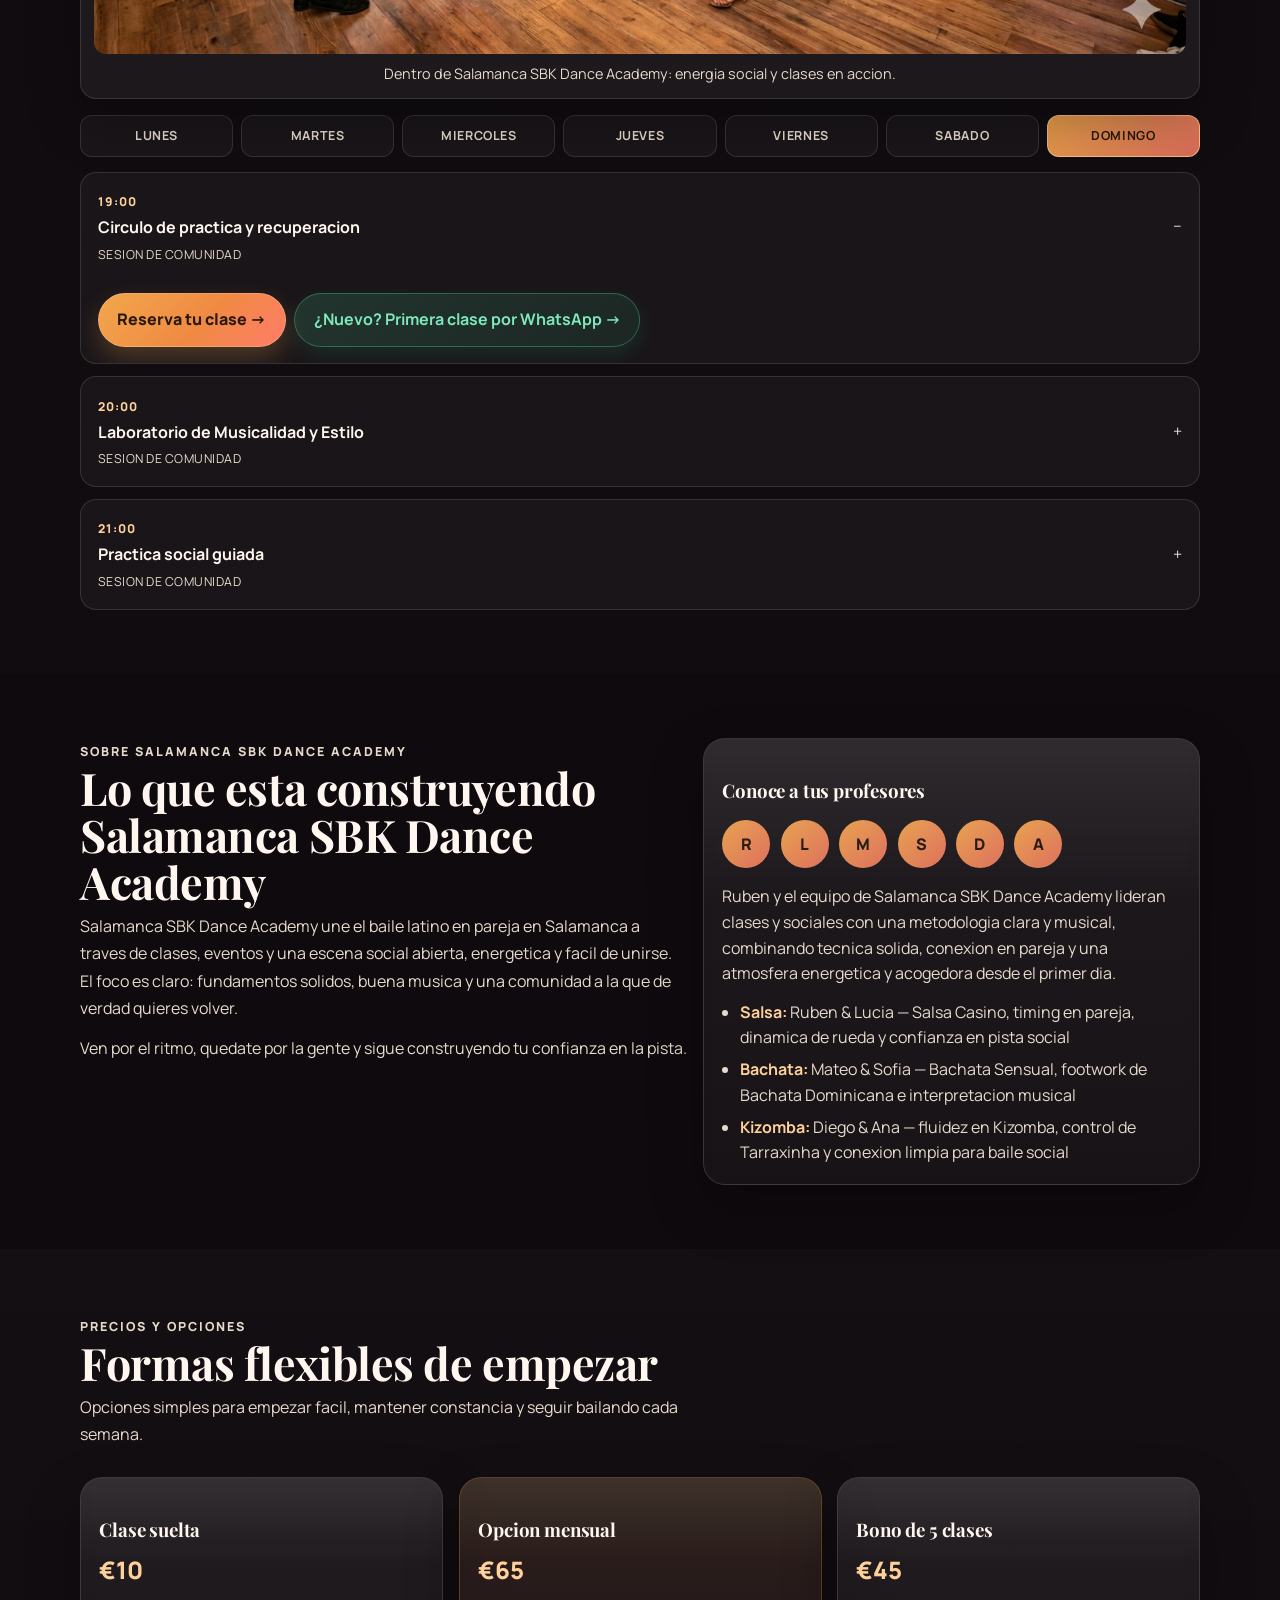
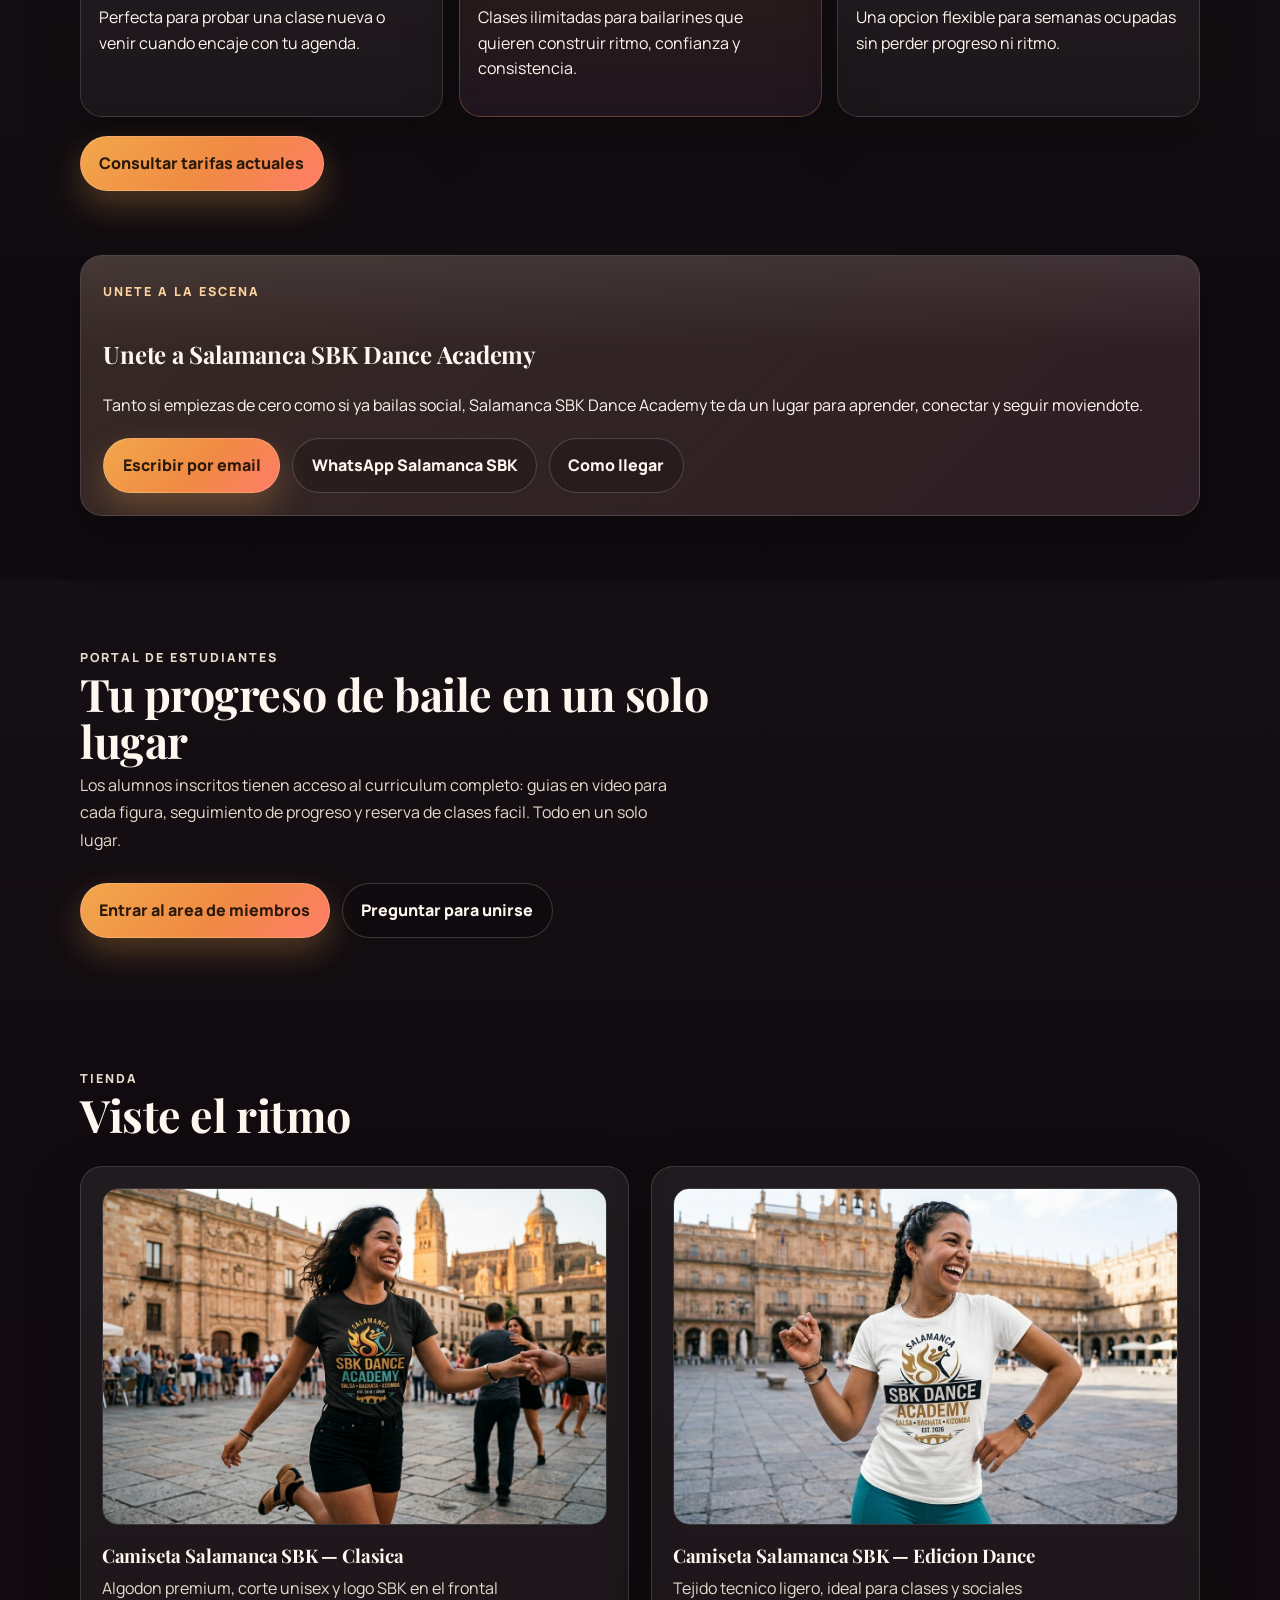
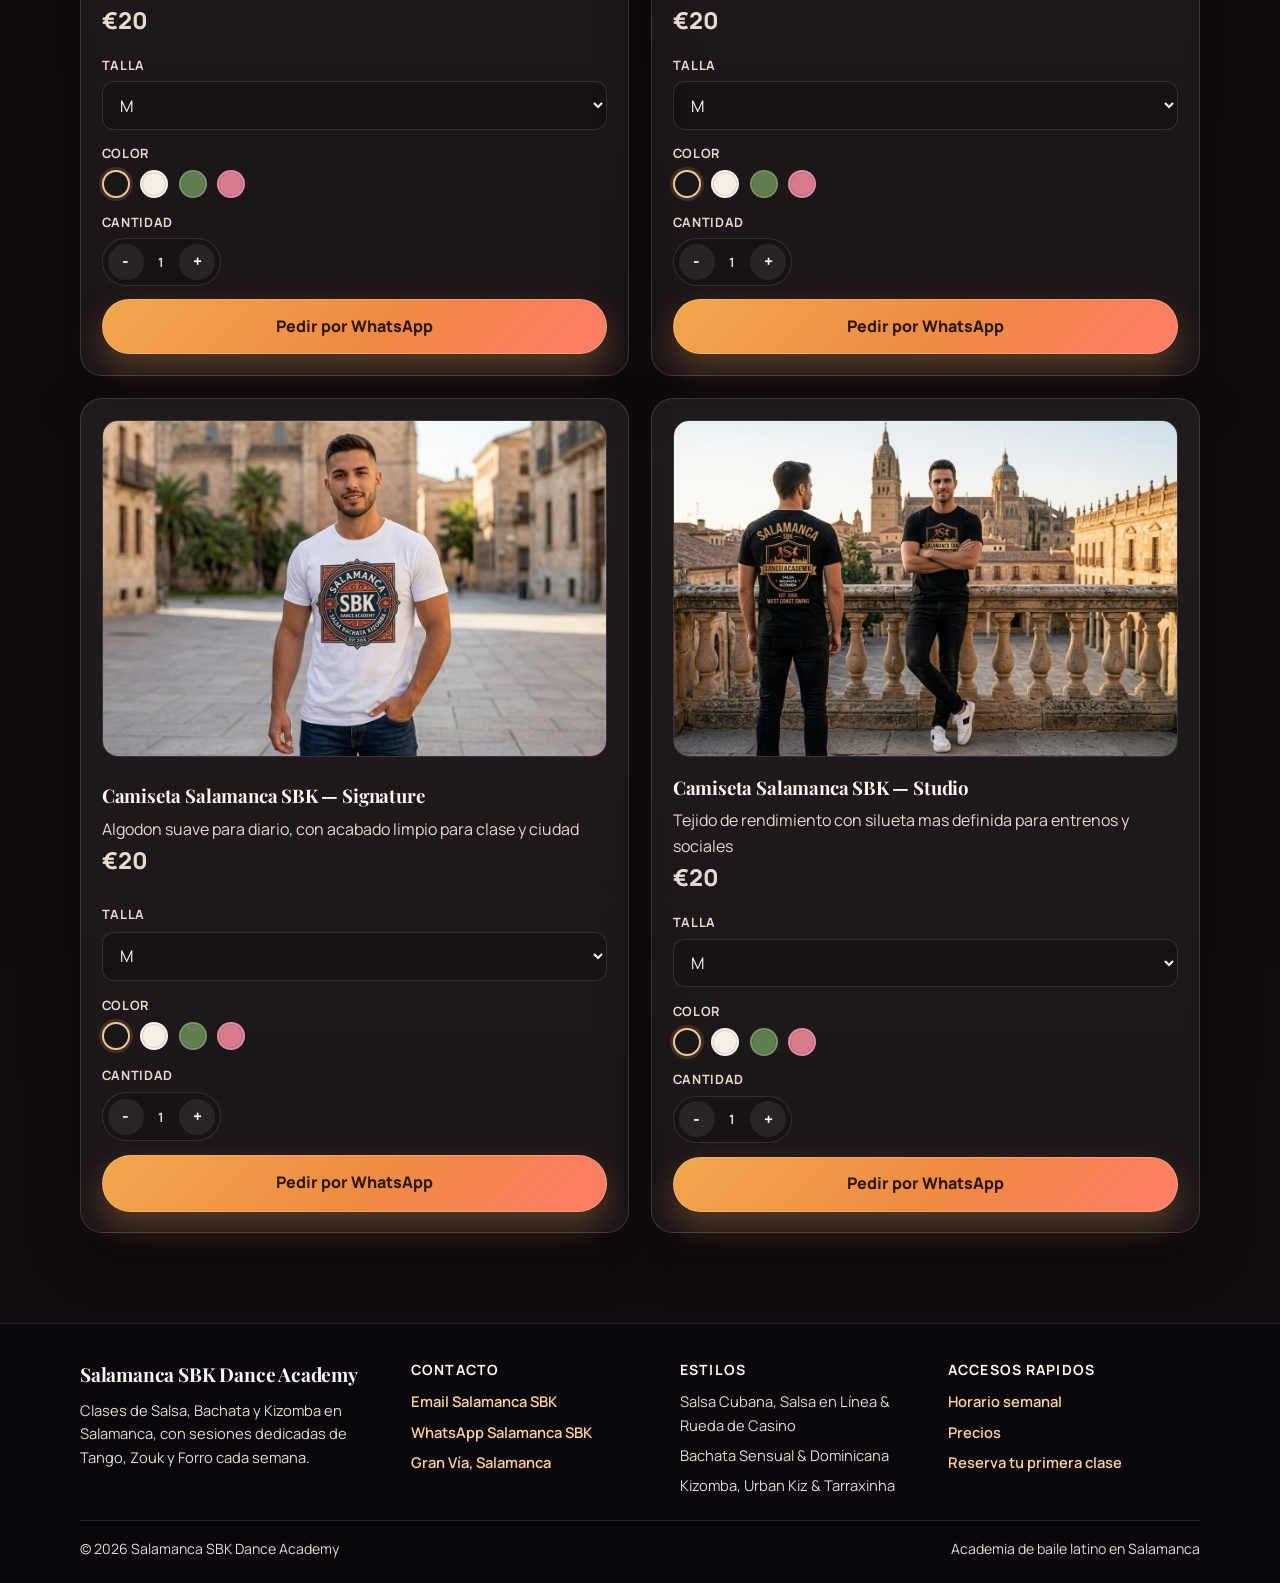
==== commit b2b8a373: "Schedule cards: two buttons — orange members, green WhatsApp newbie" ====
--- a/es/index.html
+++ b/es/index.html
@@ -286,10 +286,7 @@
           <div class="schedule-day-tabs" id="schedule-day-tabs" role="tablist" aria-label="Dias de clase"></div>
           <div class="schedule-day-panel" id="schedule-day-panel" aria-live="polite"></div>
         </div>
-        <div class="schedule-newbie-cta">
-          <span>¿Nuevo en salsa o bachata?</span>
-          <a class="schedule-newbie-link" href="https://wa.me/34659376099?text=Hola%20Salamanca%20SBK%2C%20quiero%20reservar%20mi%20primera%20clase." target="_blank" rel="noopener noreferrer">Reserva tu primera clase por WhatsApp →</a>
-        </div>
+
       </div>
     </section>
 
--- a/styles.css
+++ b/styles.css
@@ -863,9 +863,14 @@
   margin: 0.2rem 0;
 }
 
+.schedule-card-actions {
+  margin-top: 0.7rem;
+  display: flex;
+  flex-wrap: wrap;
+  gap: 0.55rem;
+}
+
 .schedule-member-button {
-  margin-top: 0.7rem;
-  width: fit-content;
   font-weight: 800;
   box-shadow: 0 12px 26px rgba(242, 167, 76, 0.24);
 }
@@ -875,26 +880,18 @@
   filter: brightness(1.03);
 }
 
-.schedule-newbie-cta {
-  margin-top: 1.6rem;
-  padding-top: 1.2rem;
-  border-top: 1px solid var(--line);
-  display: flex;
-  align-items: center;
-  gap: 0.6rem 1rem;
-  flex-wrap: wrap;
-  font-size: 0.9rem;
-  color: var(--muted);
-}
-
-.schedule-newbie-link {
-  color: var(--accent-2);
+.schedule-newbie-button {
   font-weight: 700;
-  white-space: nowrap;
-}
-
-.schedule-newbie-link:hover {
-  color: var(--accent);
+  background: linear-gradient(135deg, rgba(74, 196, 143, 0.18), rgba(52, 168, 120, 0.12));
+  border: 1px solid rgba(74, 196, 143, 0.38);
+  color: #7de8bc;
+  box-shadow: 0 8px 20px rgba(52, 168, 120, 0.16);
+}
+
+.schedule-newbie-button:hover {
+  transform: translateY(-1px);
+  background: linear-gradient(135deg, rgba(74, 196, 143, 0.28), rgba(52, 168, 120, 0.2));
+  box-shadow: 0 10px 24px rgba(52, 168, 120, 0.26);
 }
 
 .schedule-poster {
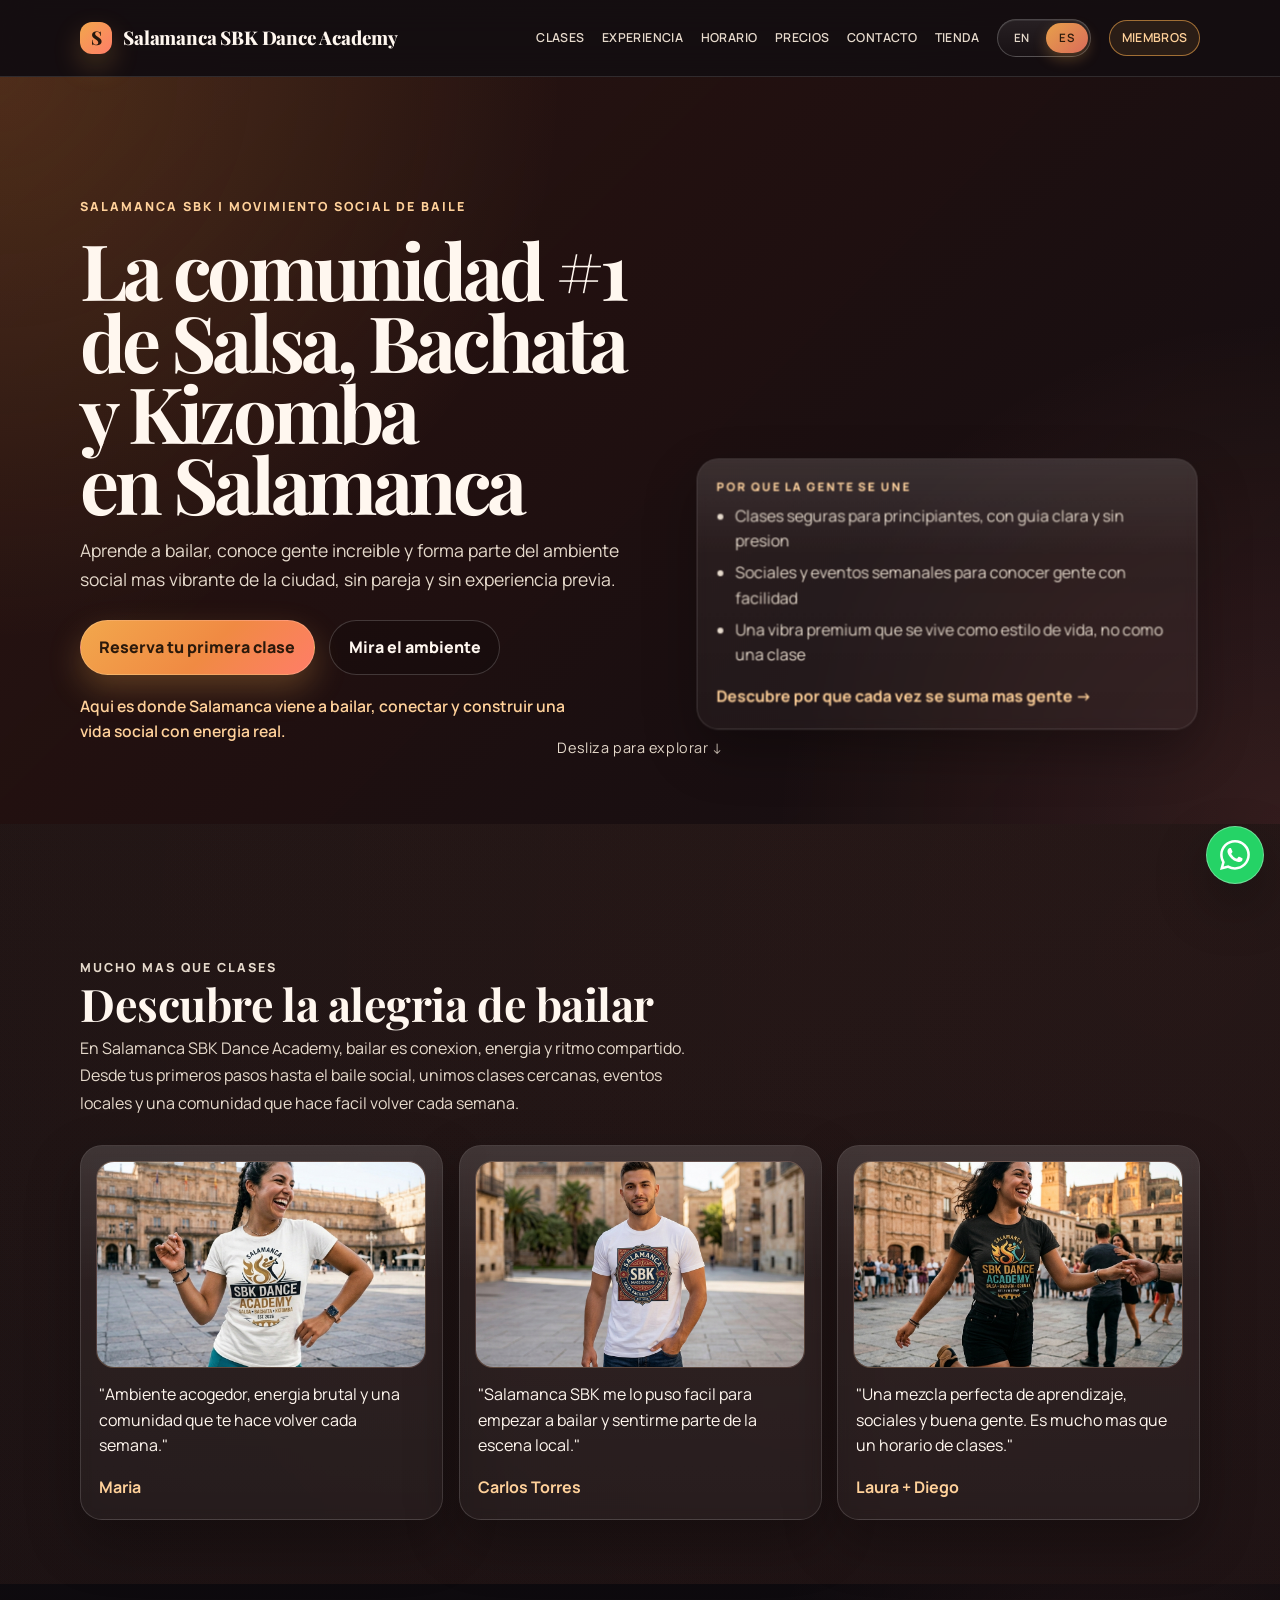
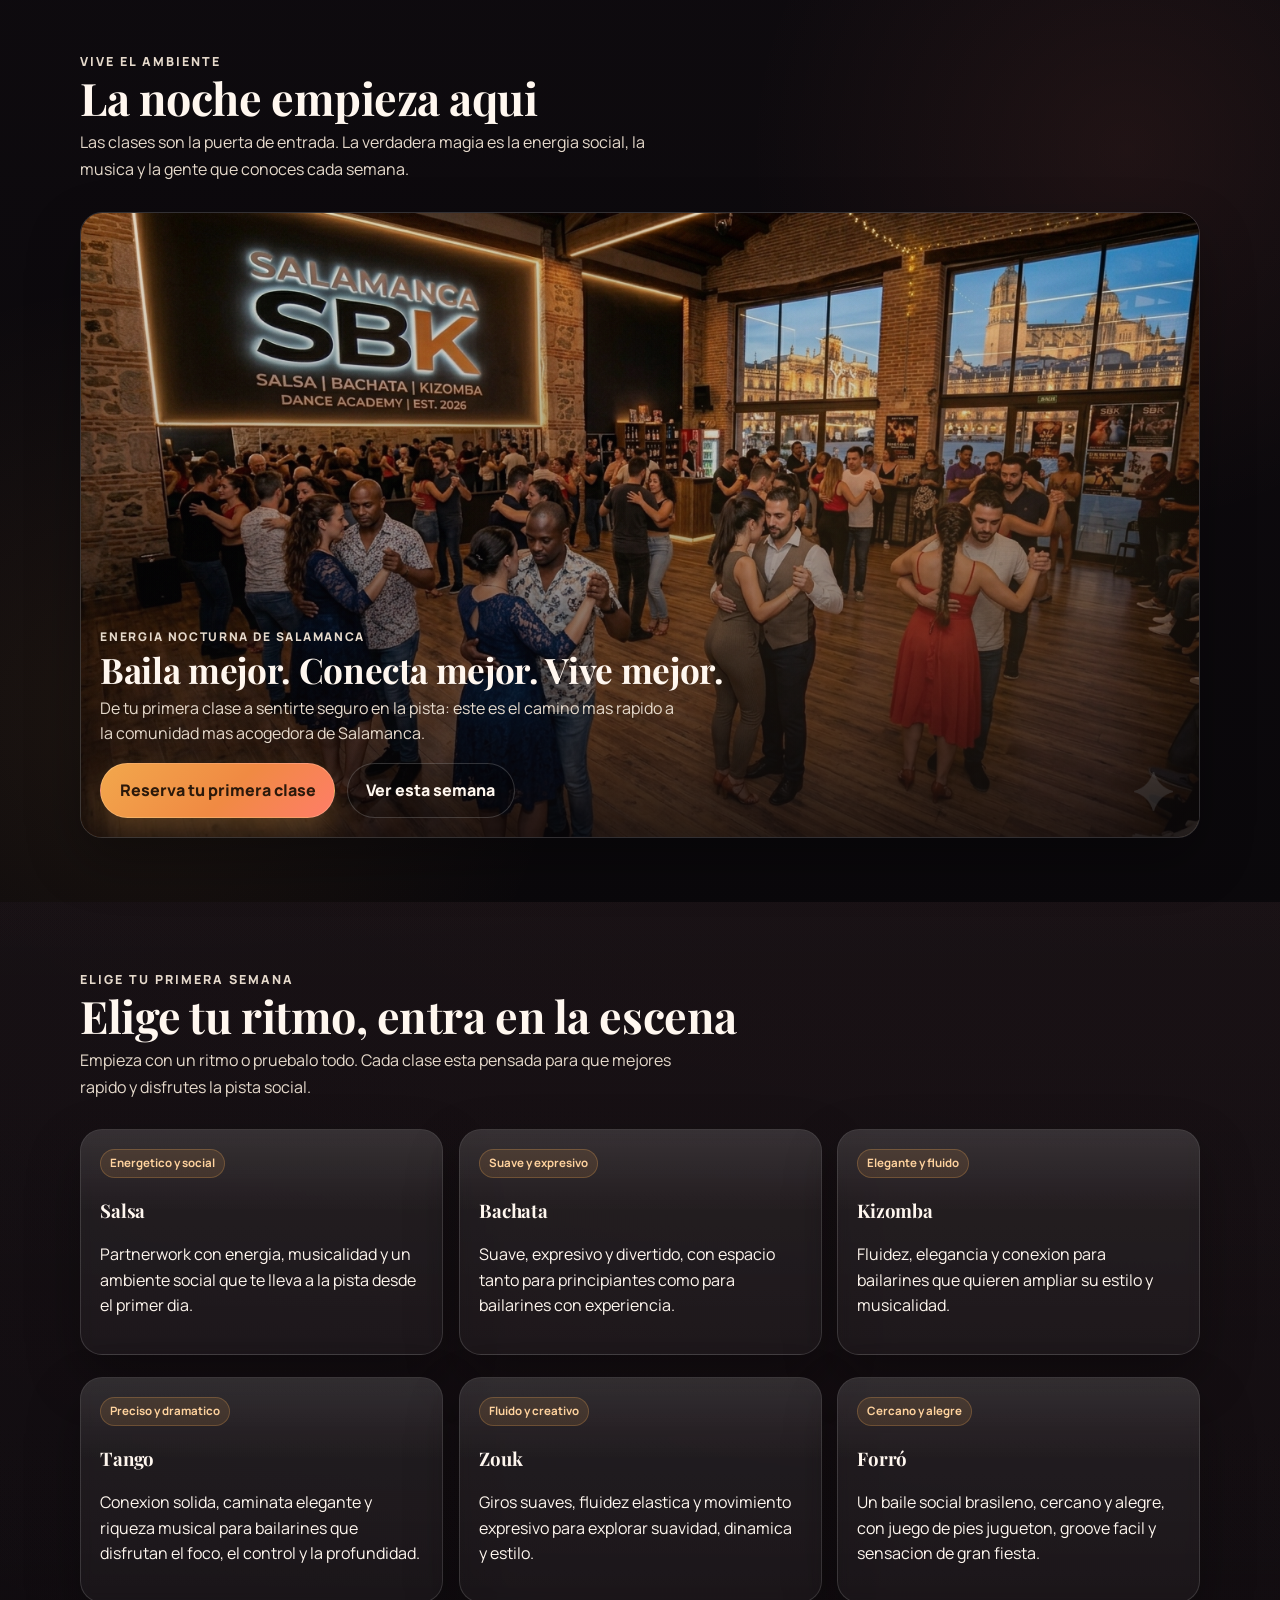
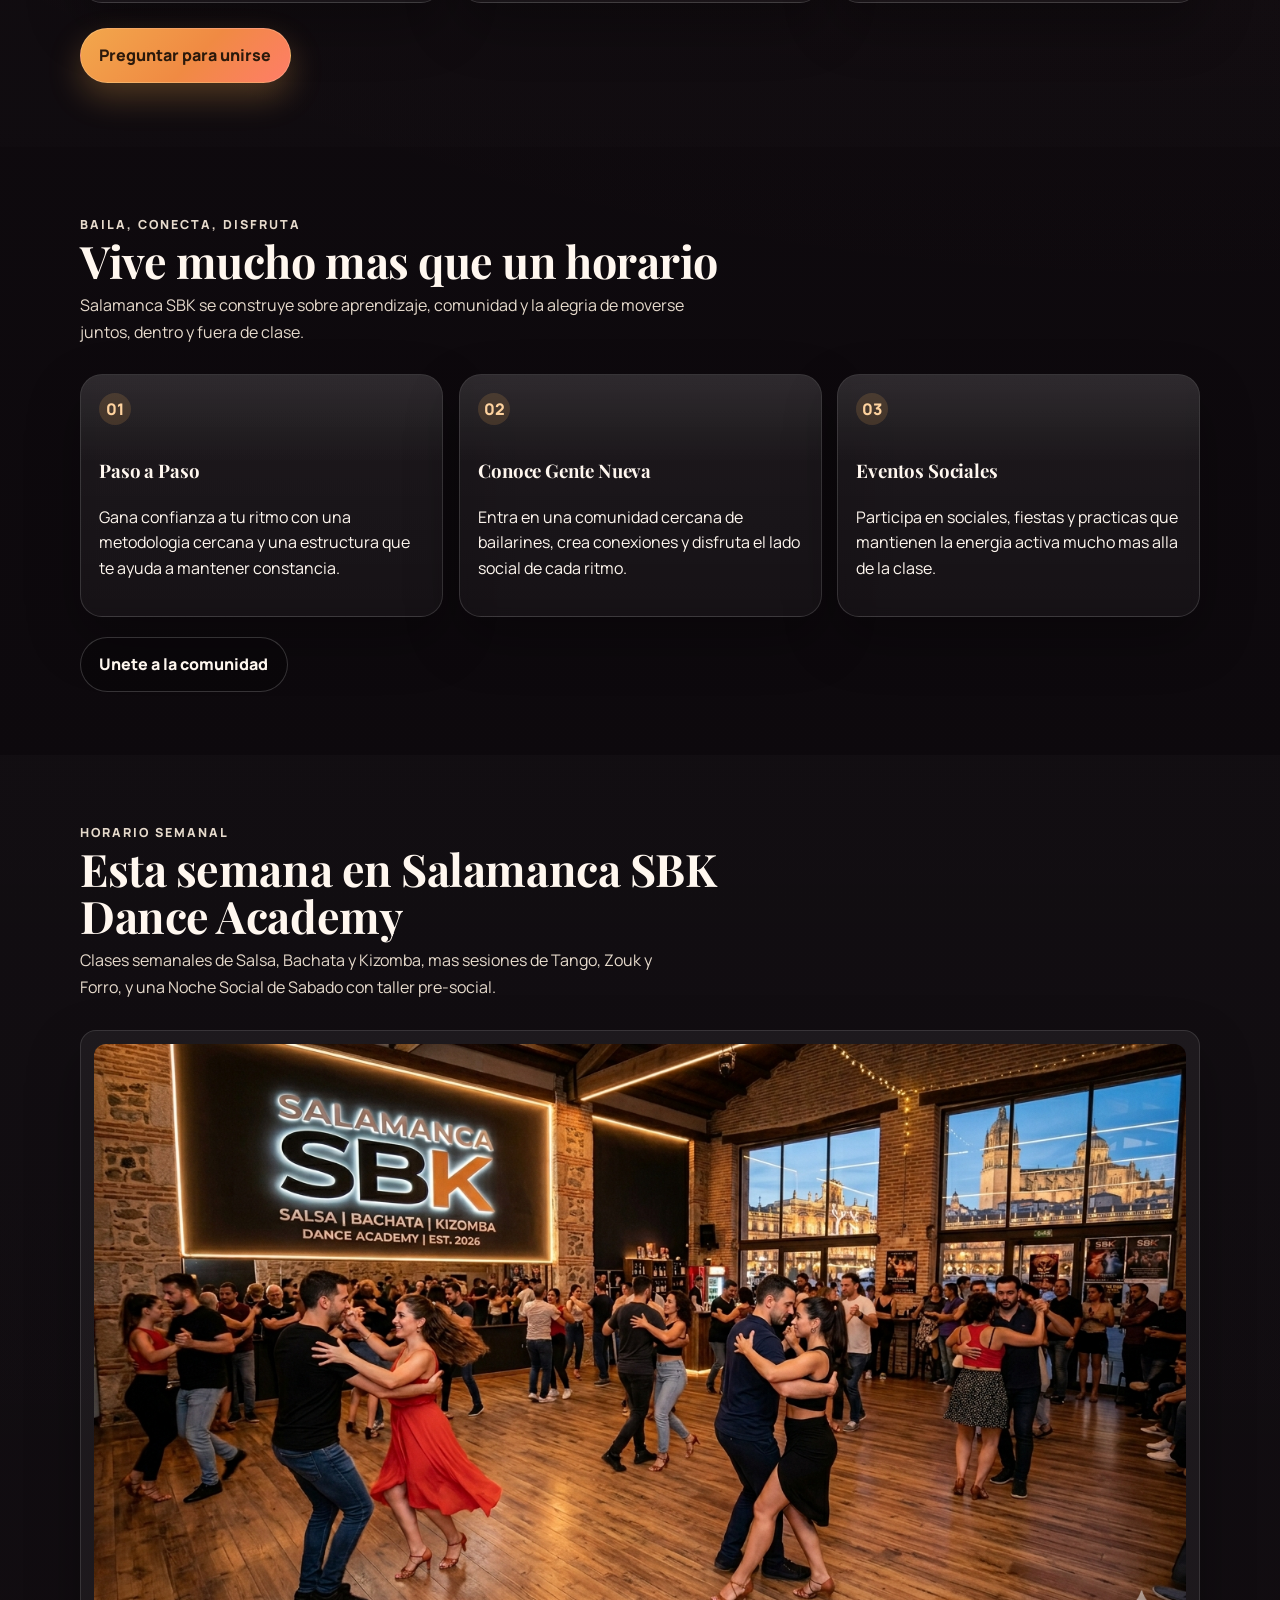
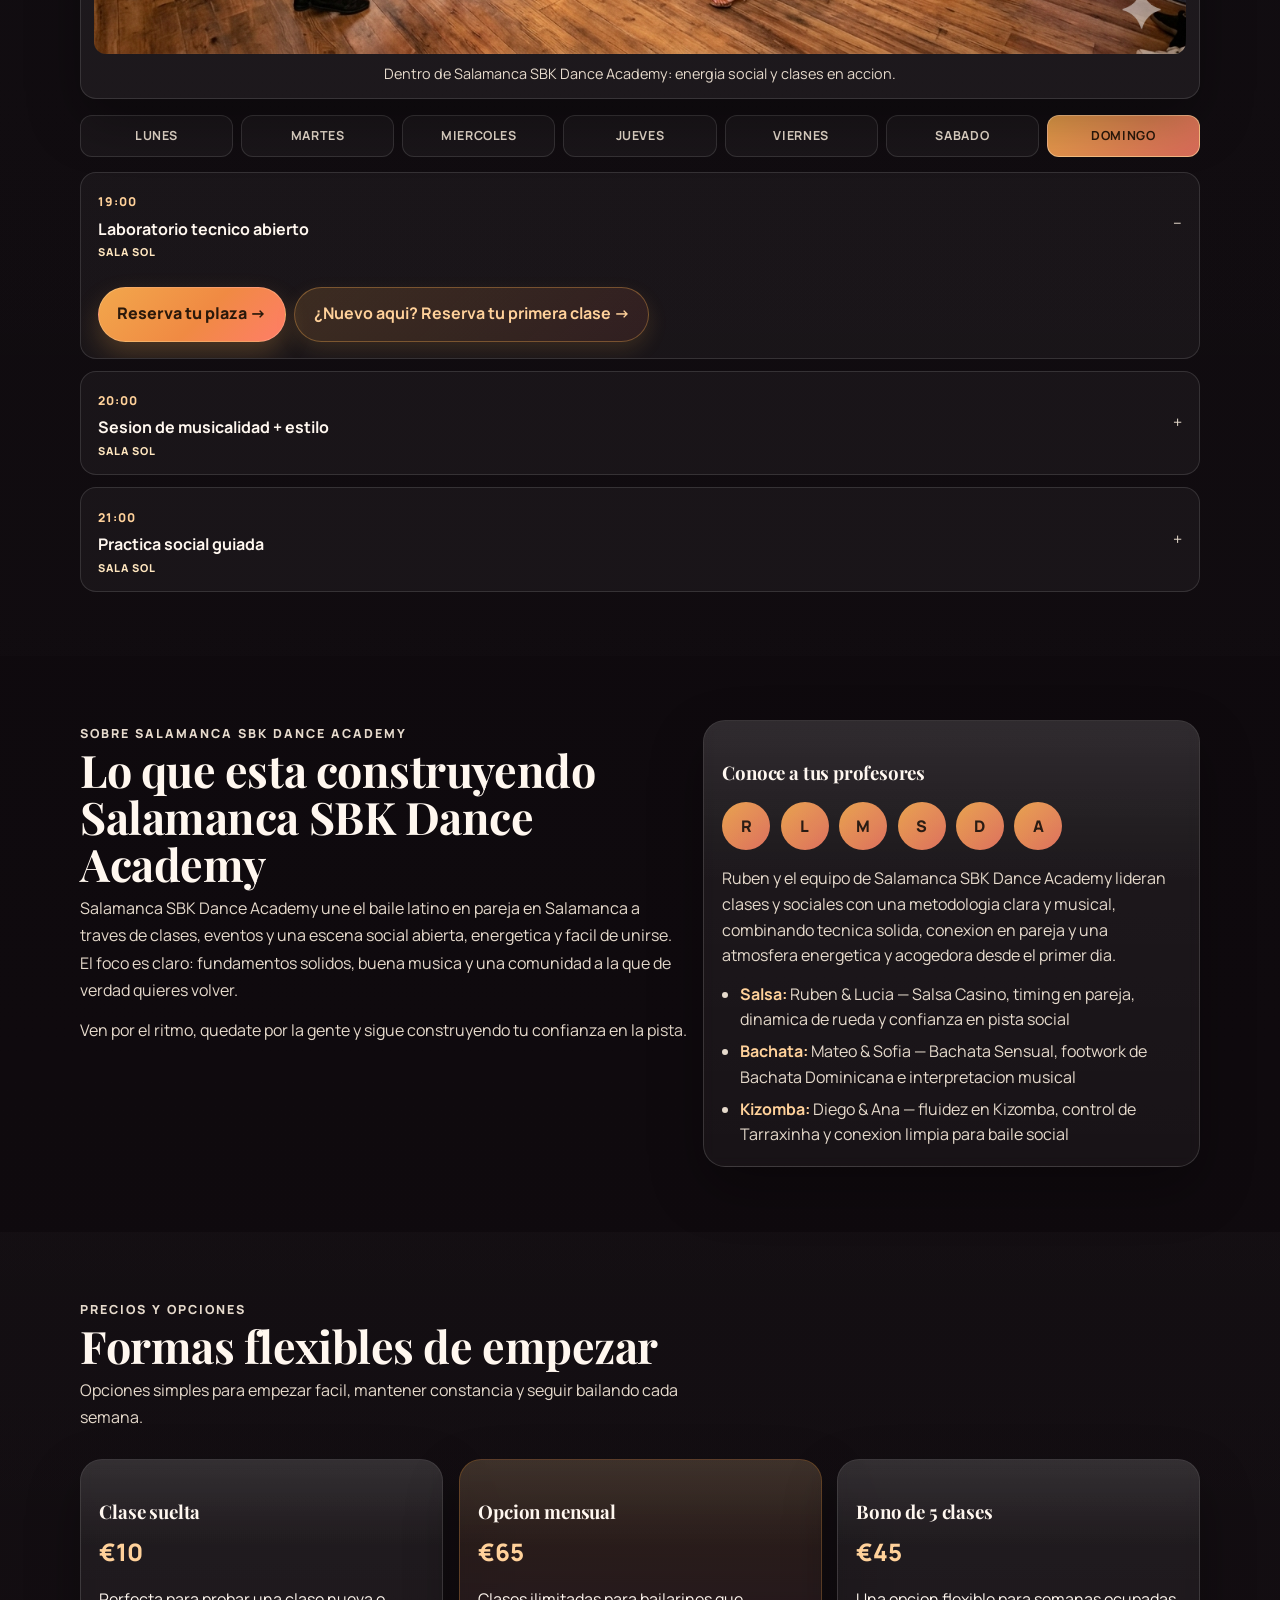
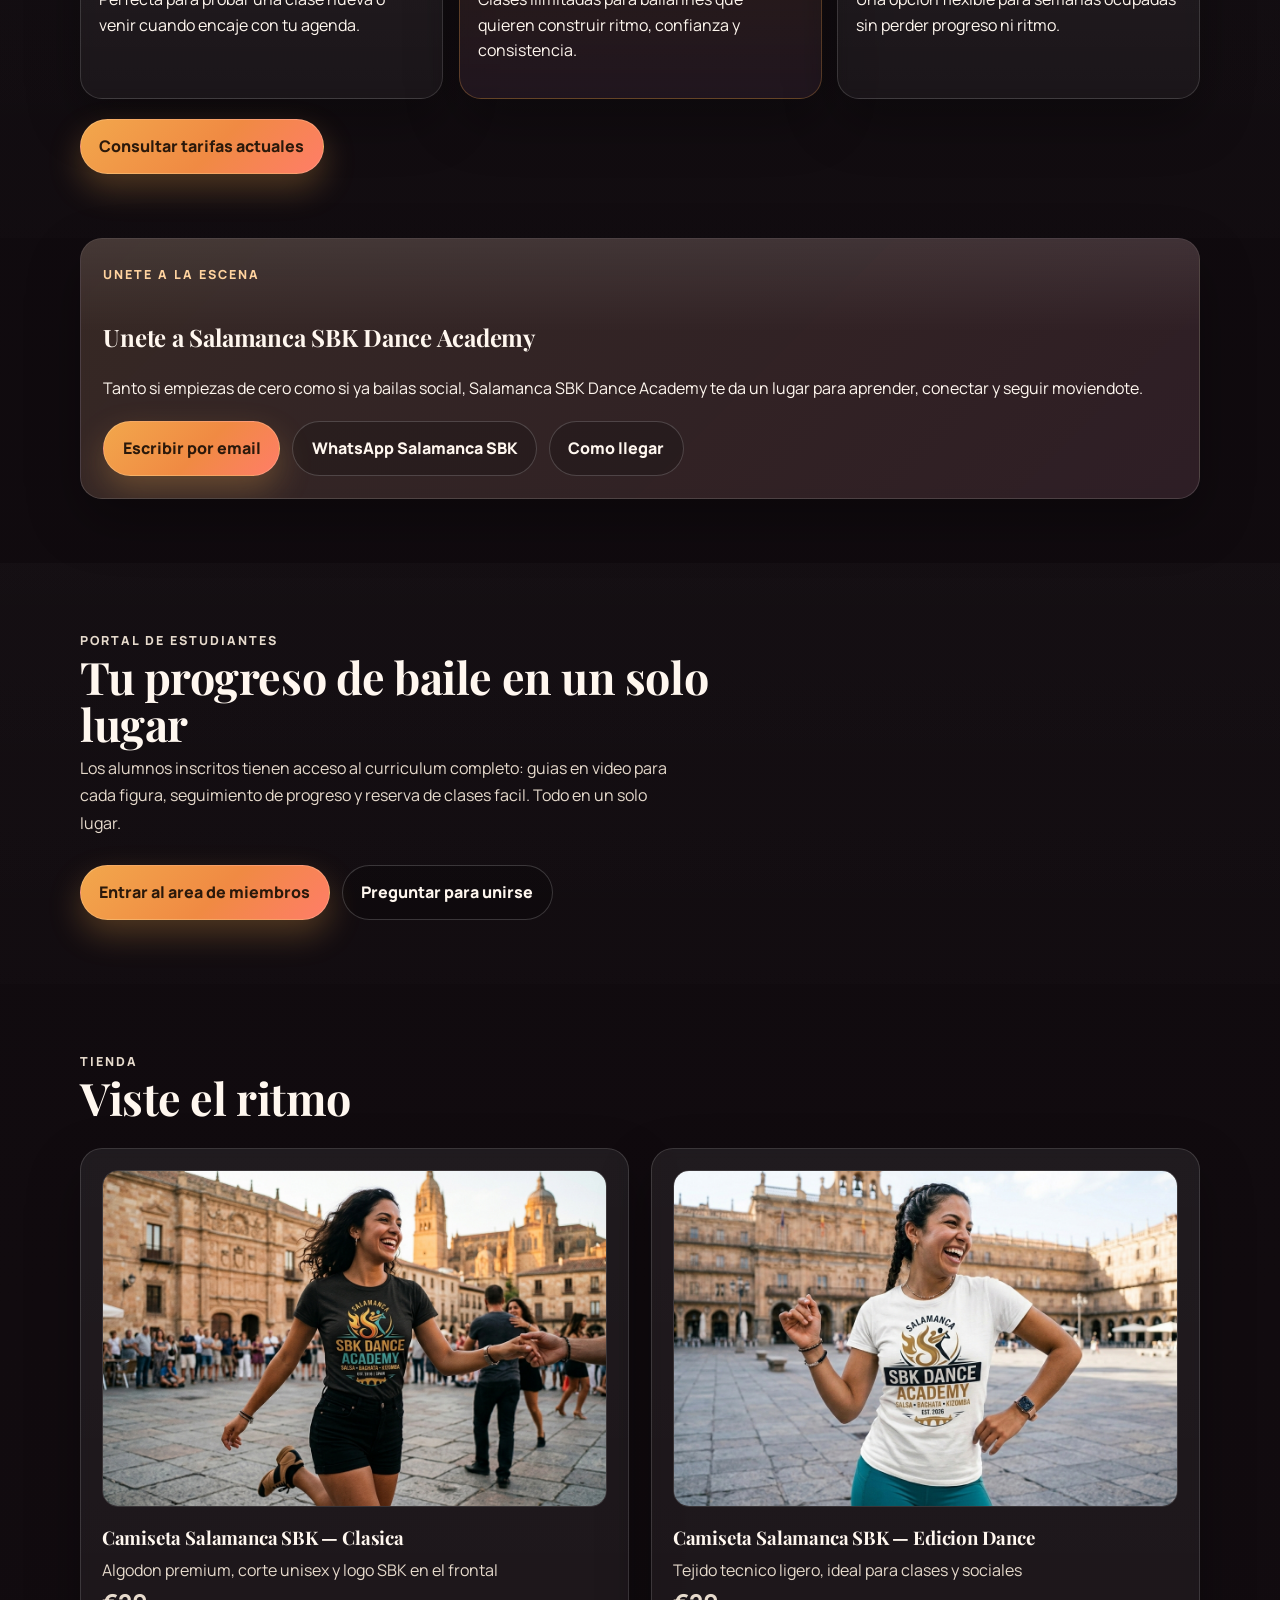
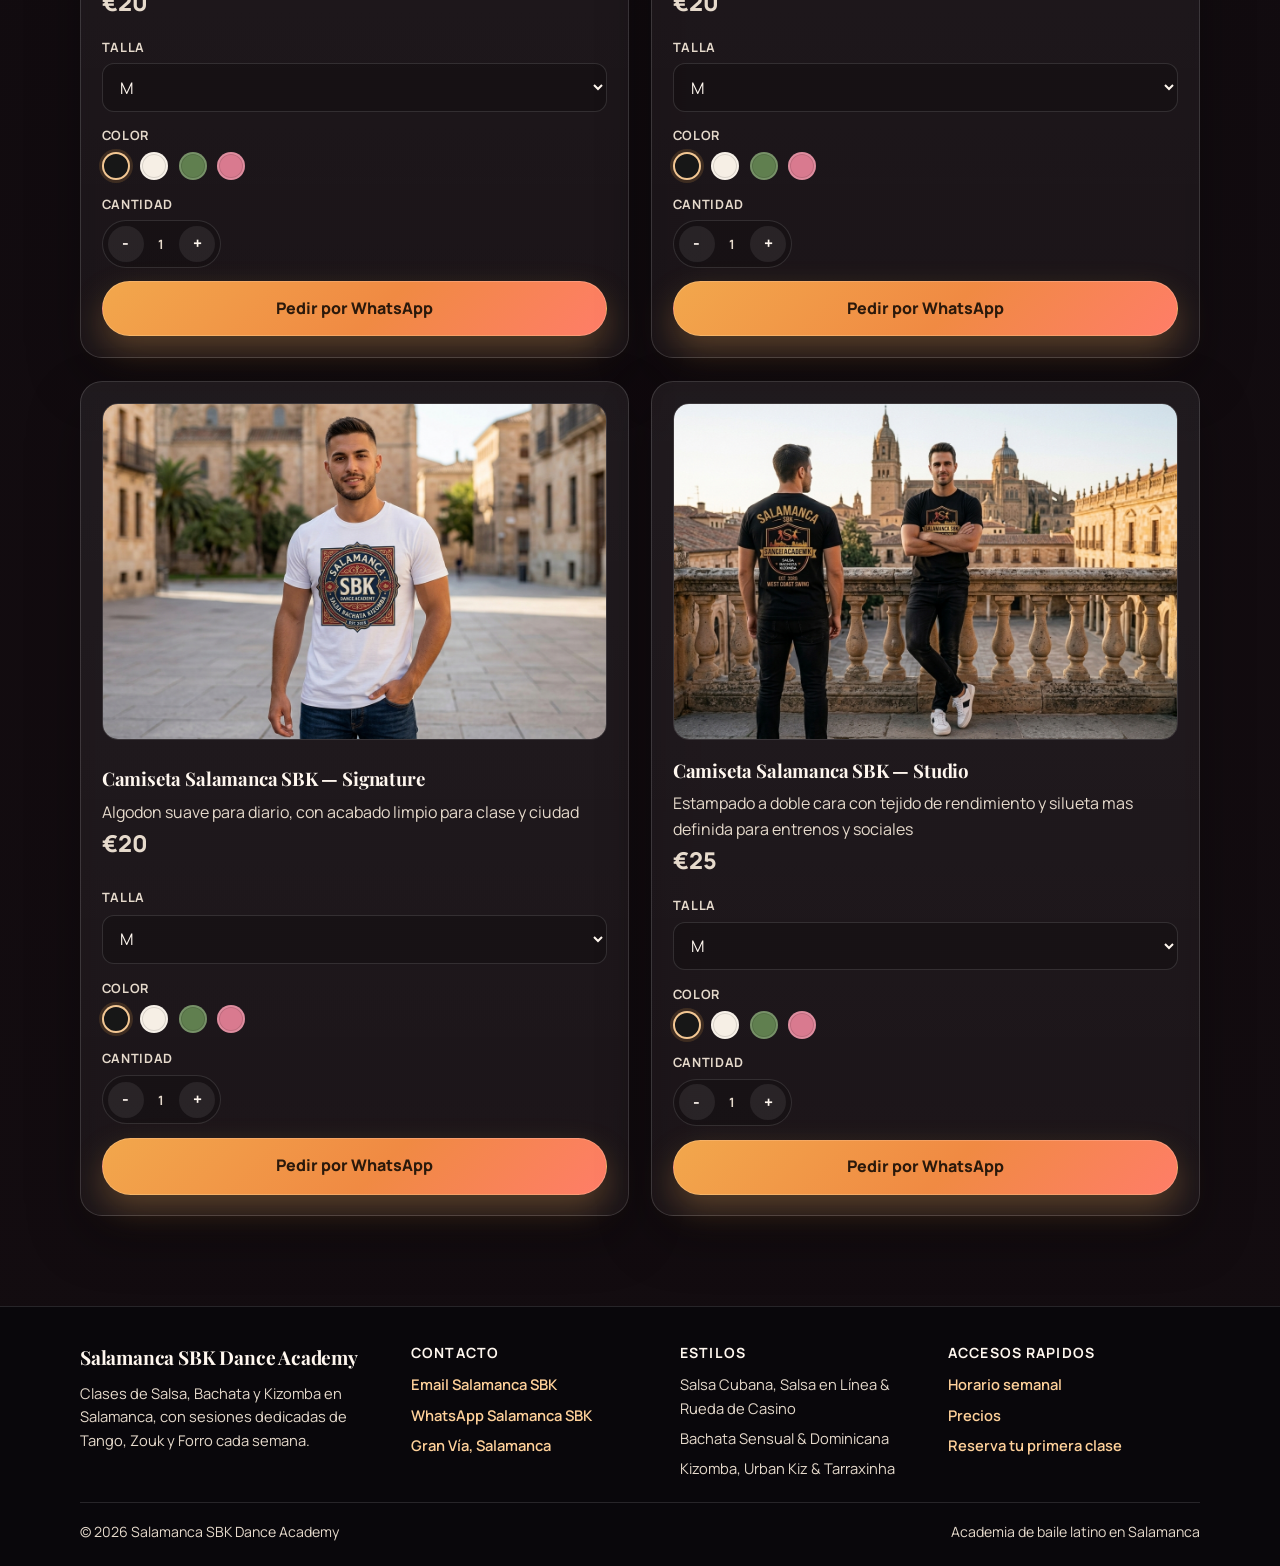
==== commit f1fe4326: "Restore attendance time inference and update Studio shirt to 25" ====
--- a/es/index.html
+++ b/es/index.html
@@ -572,8 +572,8 @@
 
             <div class="shop-copy">
               <h3>Camiseta Salamanca SBK — Studio</h3>
-              <p>Tejido de rendimiento con silueta mas definida para entrenos y sociales</p>
-              <p class="shop-price">€20</p>
+              <p>Estampado a doble cara con tejido de rendimiento y silueta mas definida para entrenos y sociales</p>
+              <p class="shop-price">€25</p>
             </div>
 
             <div class="shop-controls">
--- a/styles.css
+++ b/styles.css
@@ -123,6 +123,7 @@
   left: 0.7rem;
   display: none;
   flex-direction: column;
+  align-items: flex-start;
   gap: 0.85rem;
   padding: 1rem;
   border-radius: 18px;
@@ -166,6 +167,7 @@
 
 .site-nav .nav-lang-group {
   display: inline-flex;
+  align-self: flex-start;
   align-items: center;
   gap: 0.18rem;
   min-height: 34px;
@@ -842,6 +844,33 @@
   font-weight: 700;
 }
 
+.schedule-course-stack {
+  display: grid;
+  gap: 0.22rem;
+  margin-top: 0.1rem;
+}
+
+.schedule-course-line {
+  display: grid;
+  gap: 0.05rem;
+}
+
+.schedule-room {
+  color: #ffe6bf;
+  font-size: 0.68rem;
+  font-weight: 800;
+  letter-spacing: 0.1em;
+  text-transform: uppercase;
+}
+
+.schedule-room-separator {
+  margin-top: 0.1rem;
+  color: var(--accent-2);
+  font-size: 0.82rem;
+  font-weight: 800;
+  line-height: 1;
+}
+
 .schedule-focus {
   color: var(--muted);
   font-size: 0.77rem;
@@ -882,16 +911,16 @@
 
 .schedule-newbie-button {
   font-weight: 700;
-  background: linear-gradient(135deg, rgba(74, 196, 143, 0.18), rgba(52, 168, 120, 0.12));
-  border: 1px solid rgba(74, 196, 143, 0.38);
-  color: #7de8bc;
-  box-shadow: 0 8px 20px rgba(52, 168, 120, 0.16);
+  background: linear-gradient(135deg, rgba(242, 167, 76, 0.16), rgba(255, 125, 104, 0.1));
+  border: 1px solid rgba(242, 167, 76, 0.36);
+  color: var(--accent-2);
+  box-shadow: 0 8px 20px rgba(242, 167, 76, 0.14);
 }
 
 .schedule-newbie-button:hover {
   transform: translateY(-1px);
-  background: linear-gradient(135deg, rgba(74, 196, 143, 0.28), rgba(52, 168, 120, 0.2));
-  box-shadow: 0 10px 24px rgba(52, 168, 120, 0.26);
+  background: linear-gradient(135deg, rgba(242, 167, 76, 0.28), rgba(255, 125, 104, 0.2));
+  box-shadow: 0 10px 24px rgba(242, 167, 76, 0.24);
 }
 
 .schedule-poster {
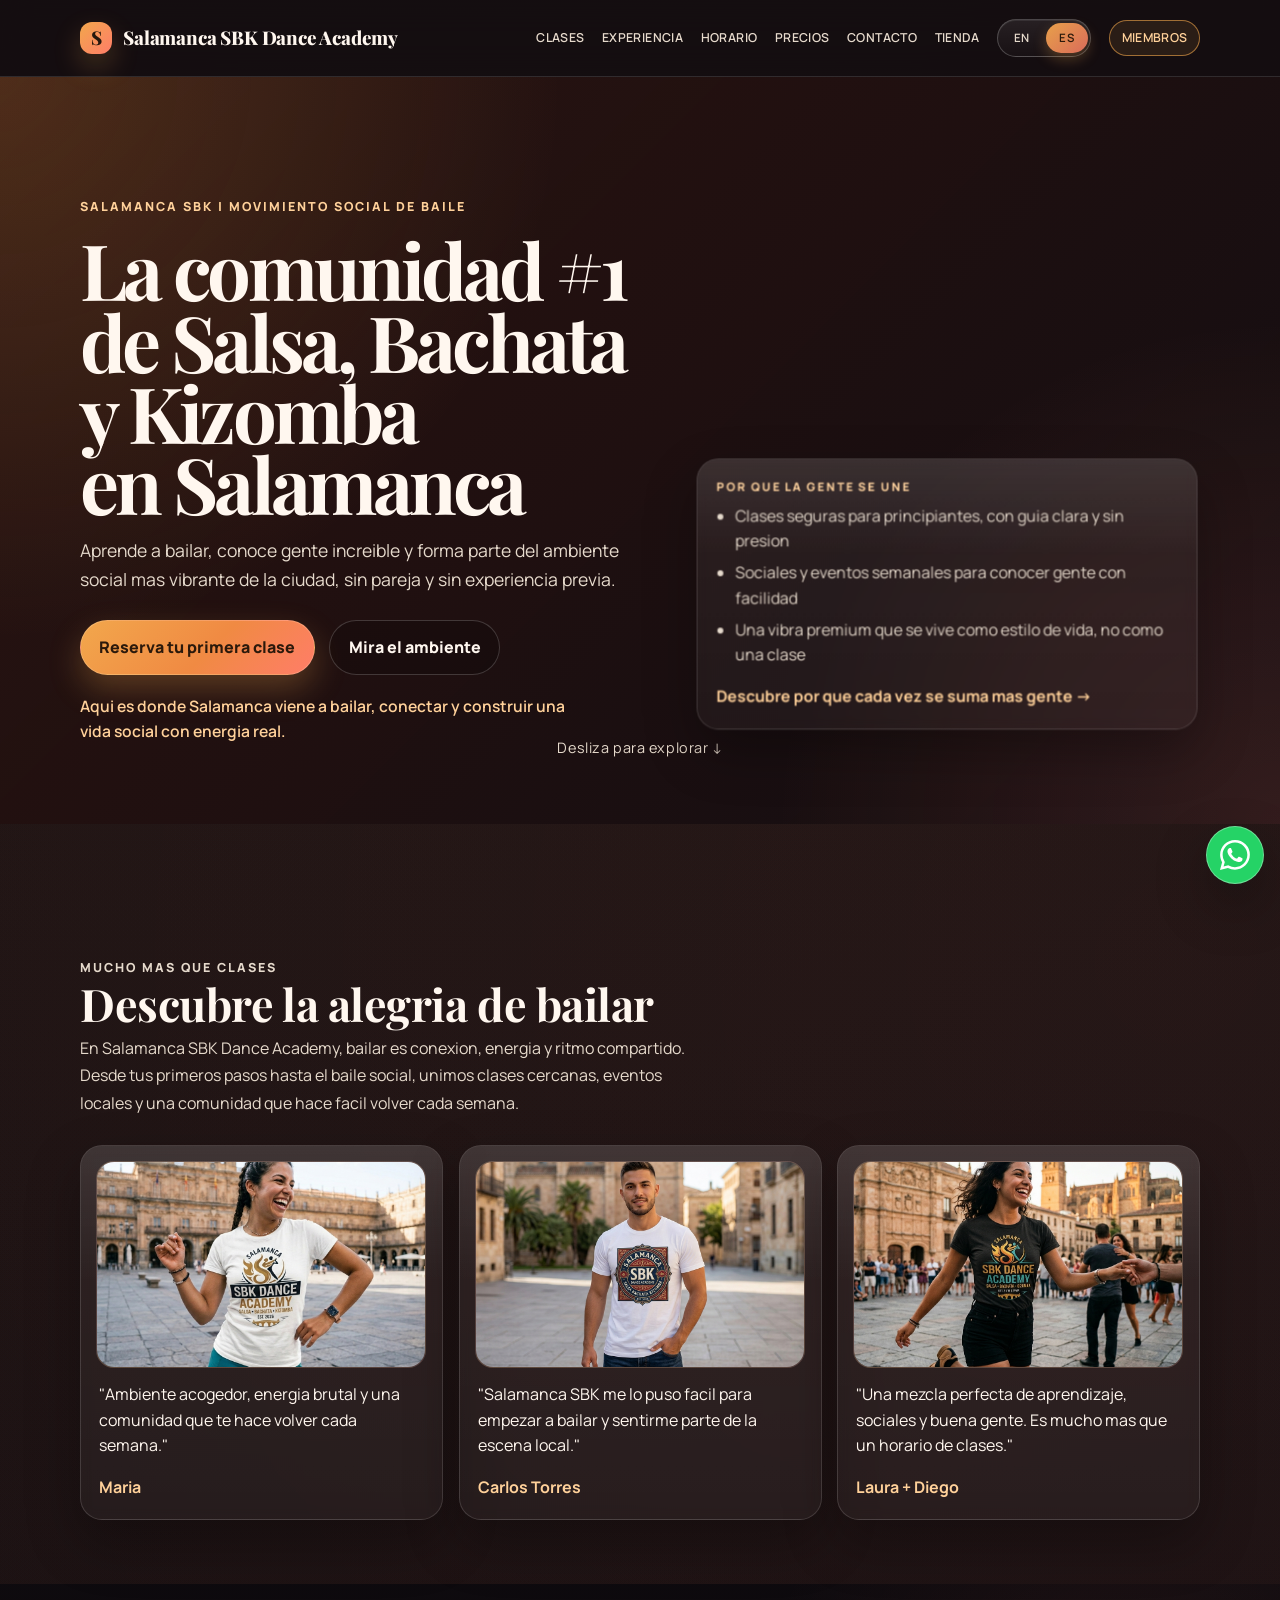
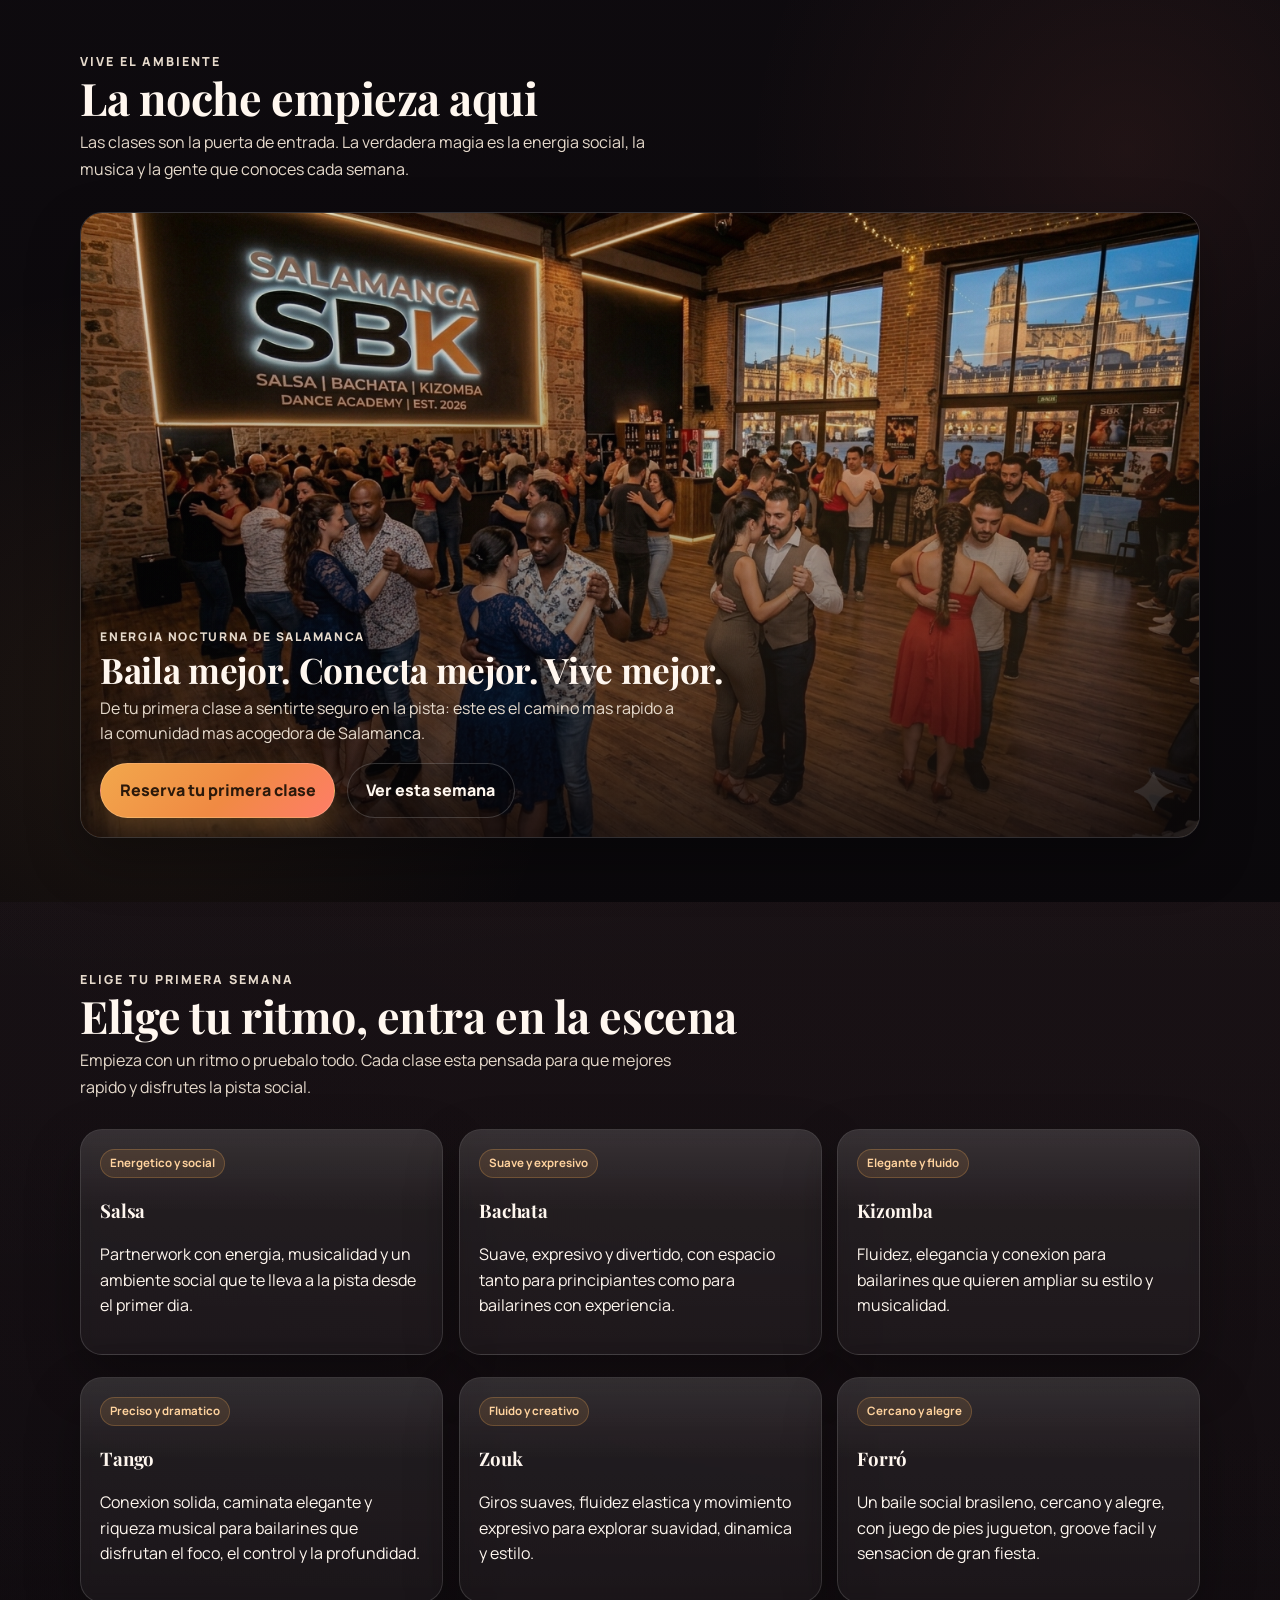
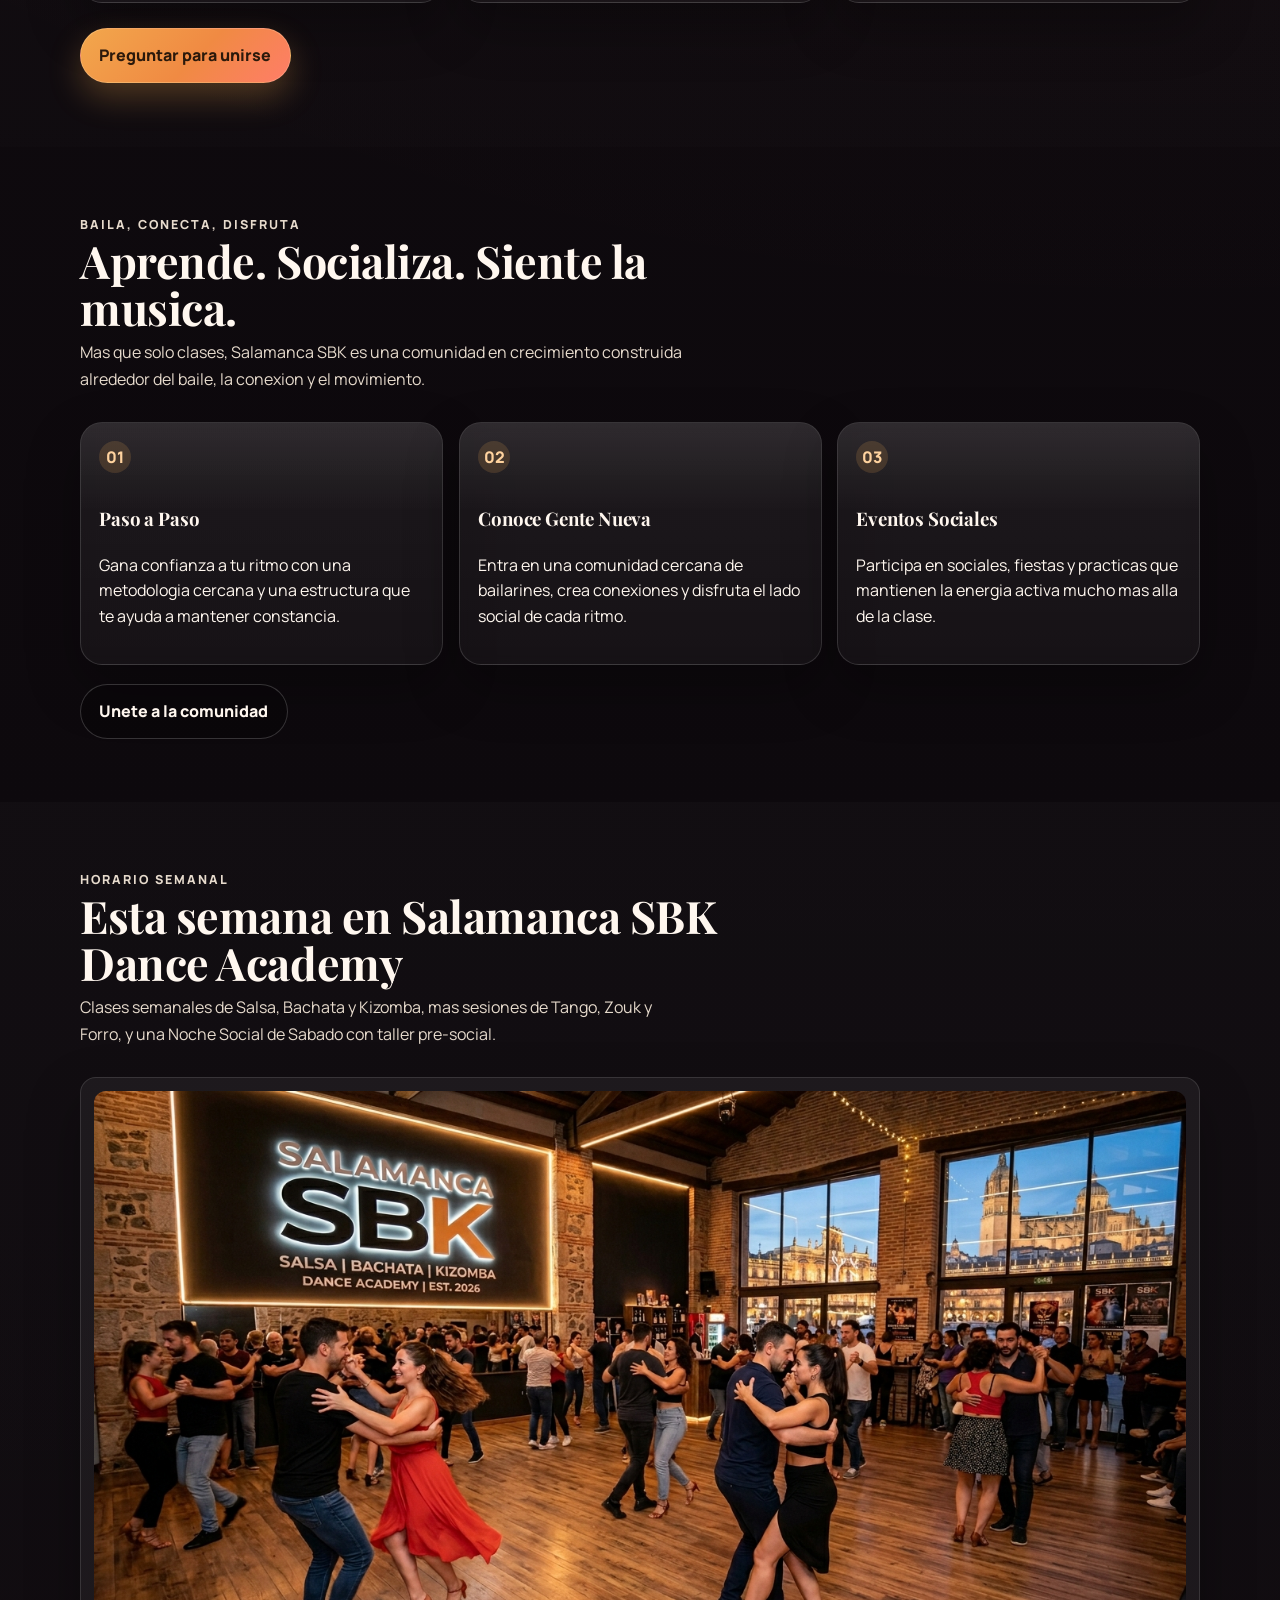
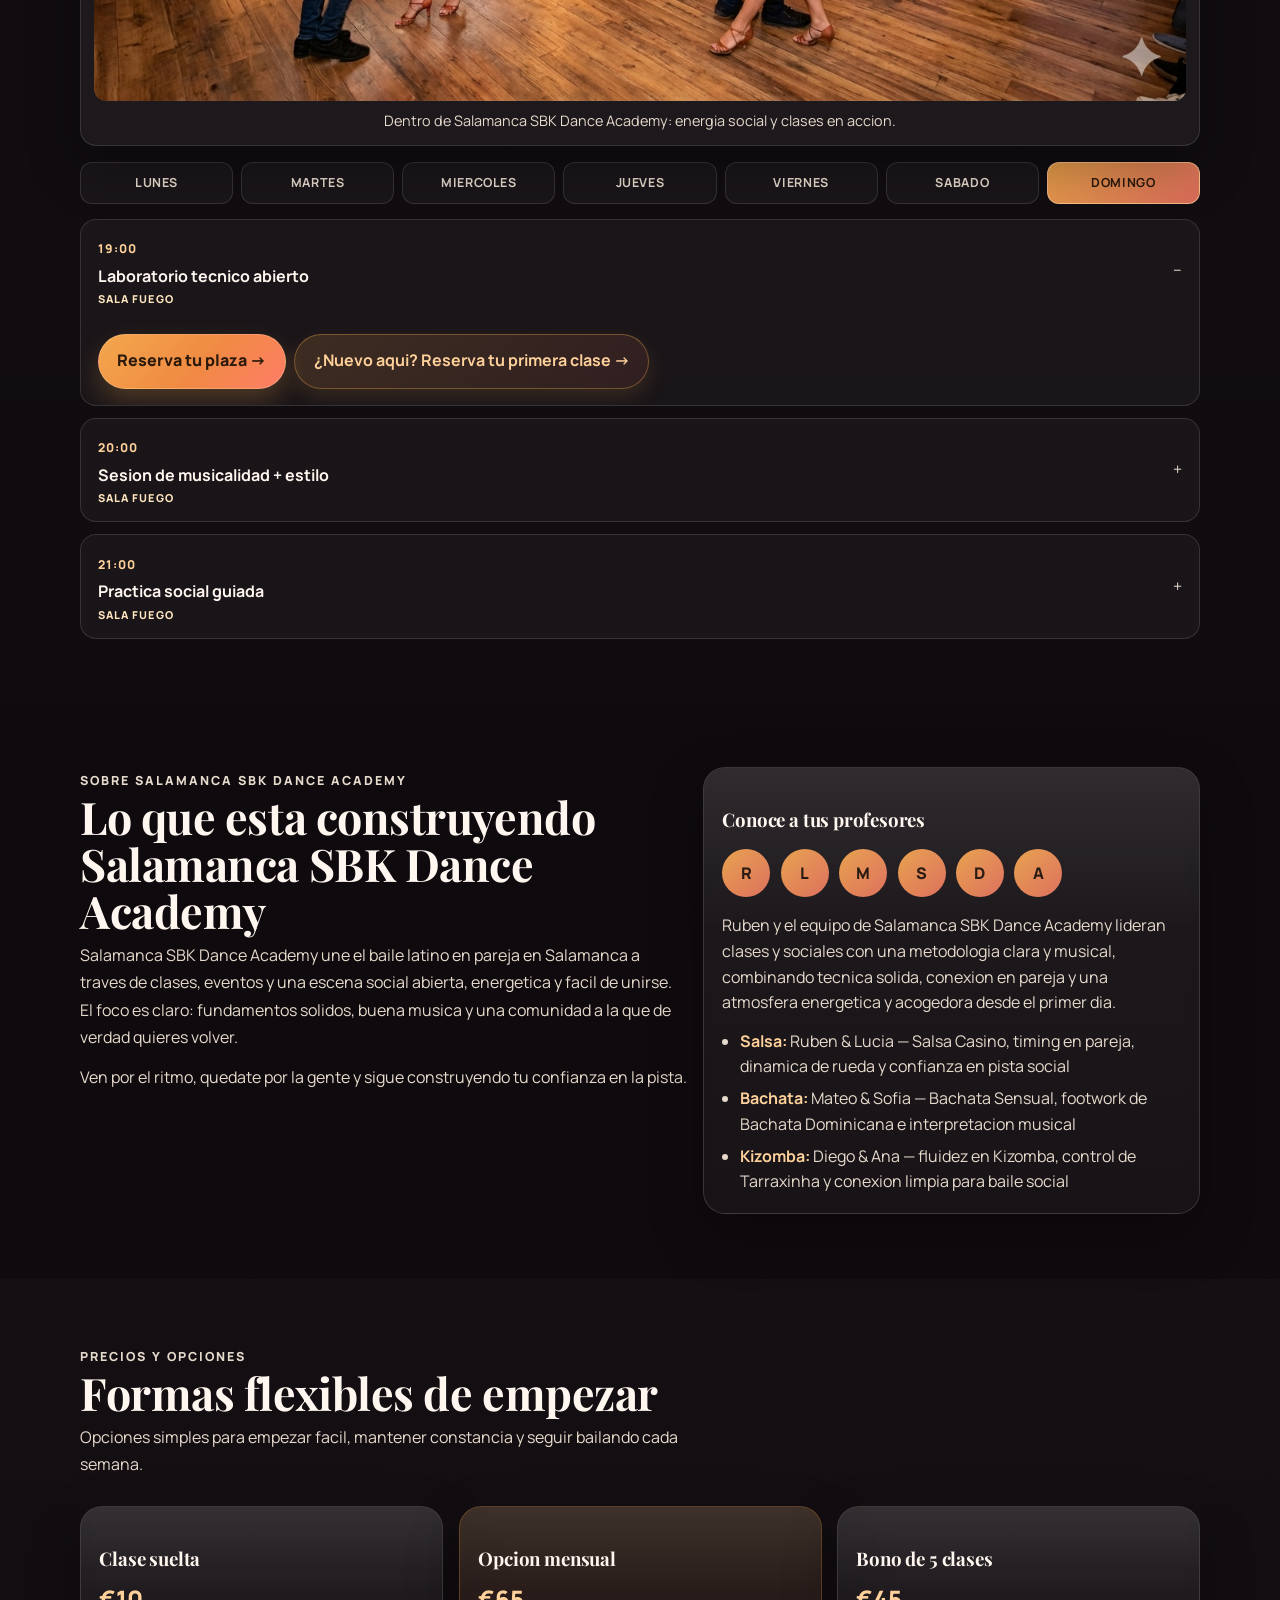
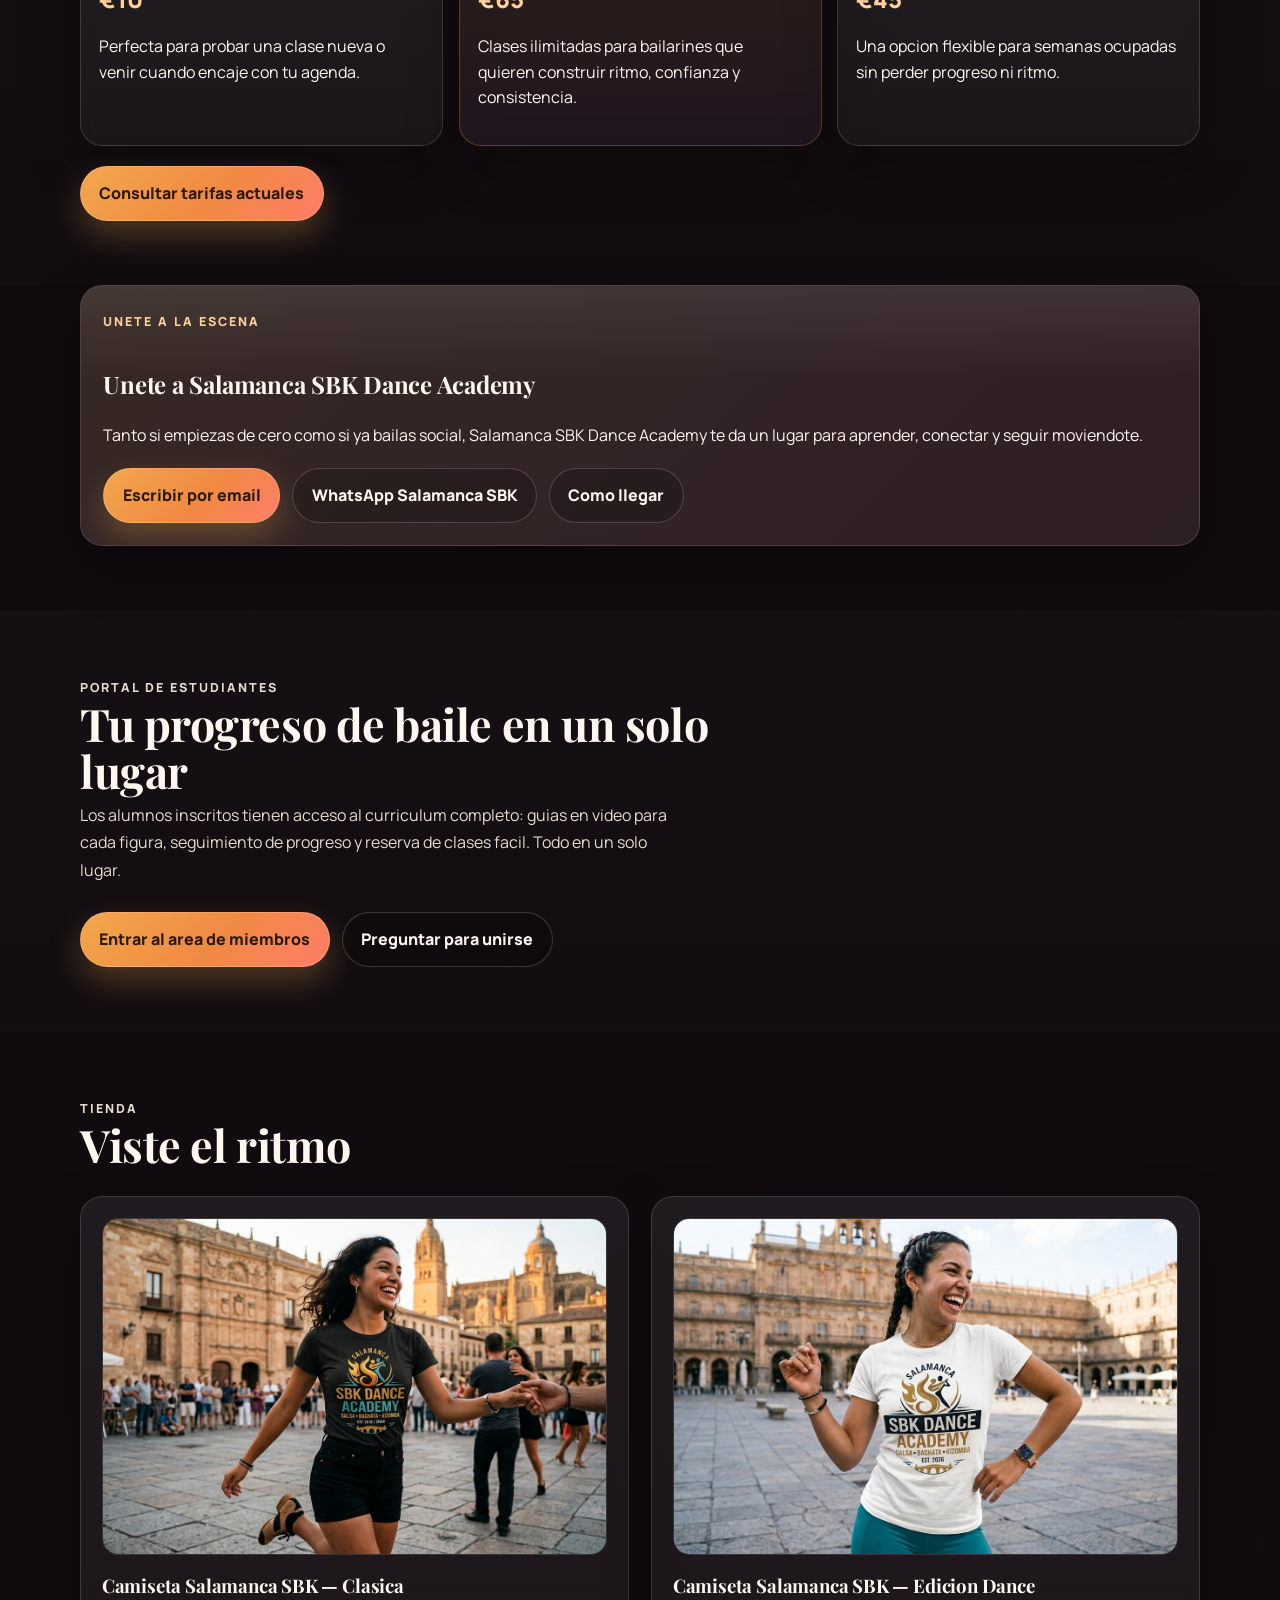
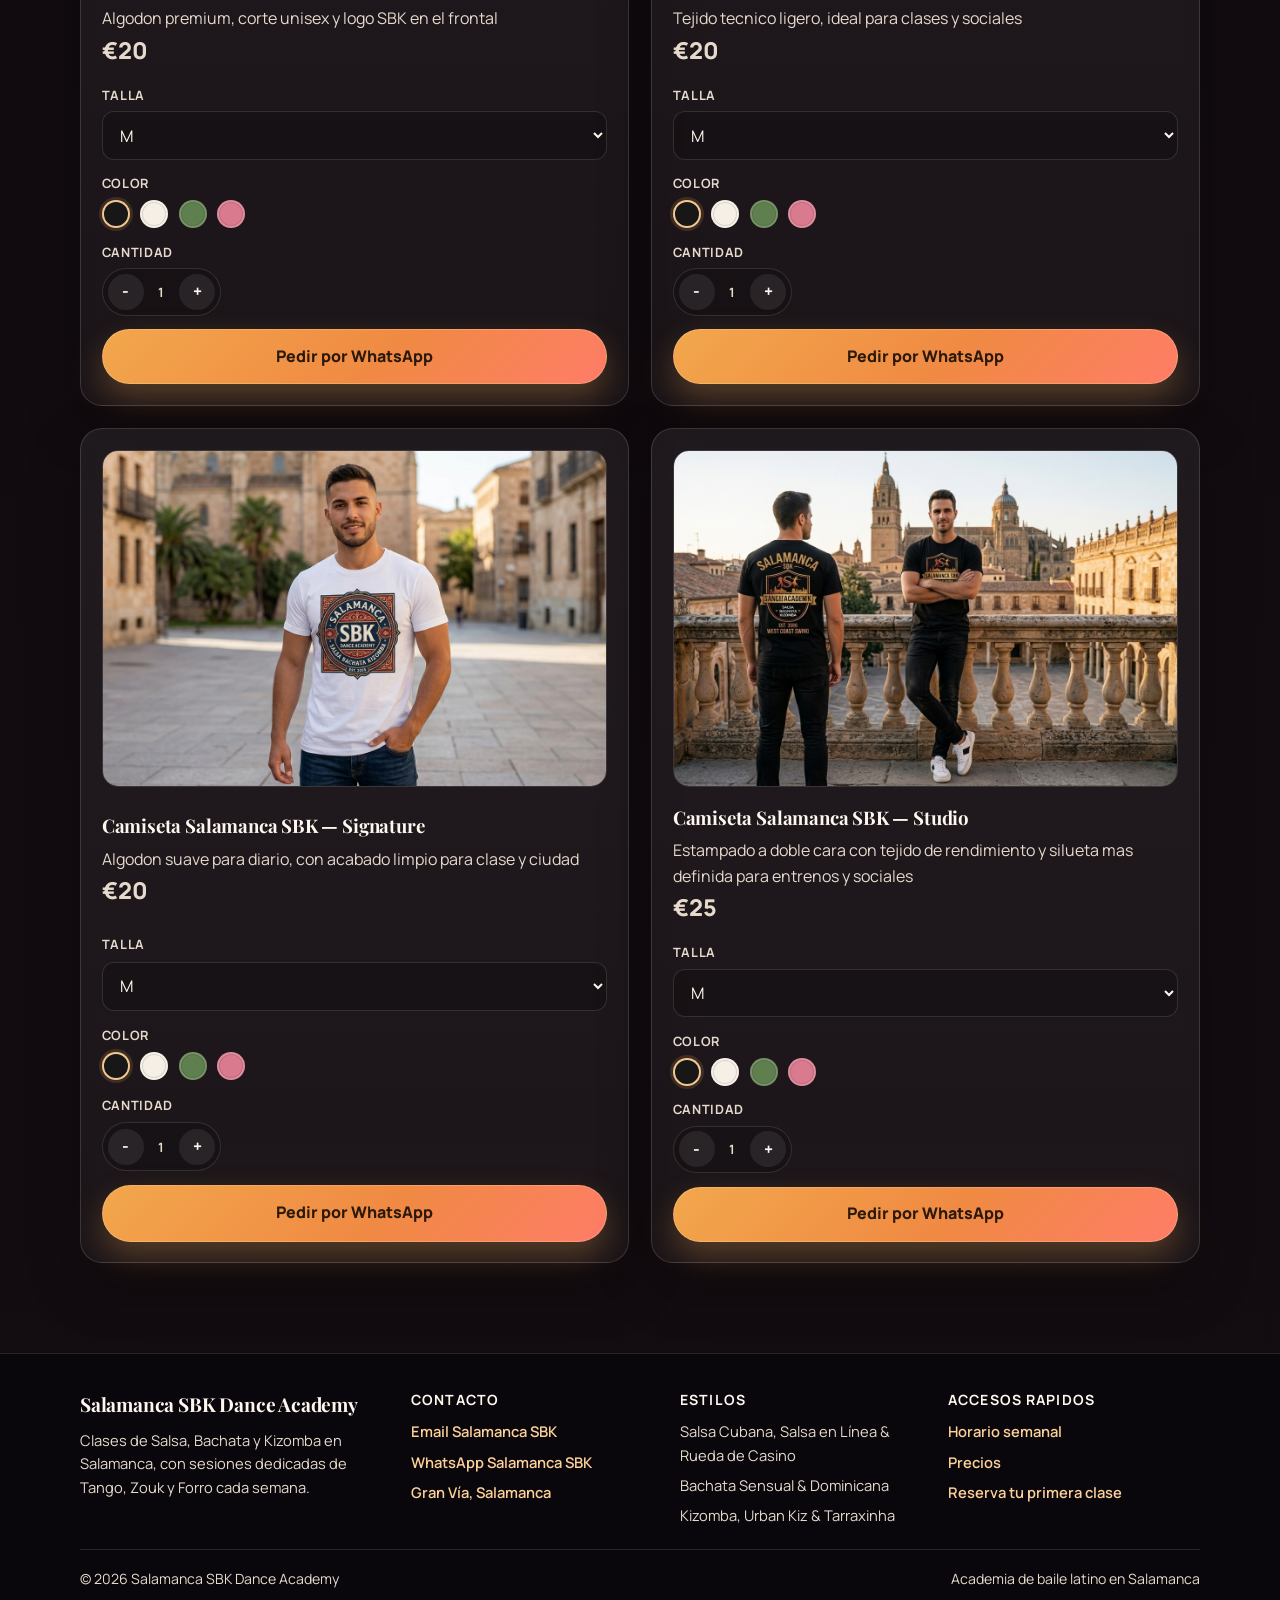
==== commit afbd8e36: "Align Spanish routes and dashboard layout" ====
--- a/es/index.html
+++ b/es/index.html
@@ -237,9 +237,9 @@
       <div class="container">
         <div class="section-heading">
           <p class="eyebrow">BAILA, CONECTA, DISFRUTA</p>
-          <h2>Vive mucho mas que un horario</h2>
+          <h2>Aprende. Socializa. Siente la musica.</h2>
           <p>
-            Salamanca SBK se construye sobre aprendizaje, comunidad y la alegria de moverse juntos, dentro y fuera de clase.
+            Mas que solo clases, Salamanca SBK es una comunidad en crecimiento construida alrededor del baile, la conexion y el movimiento.
           </p>
         </div>
 
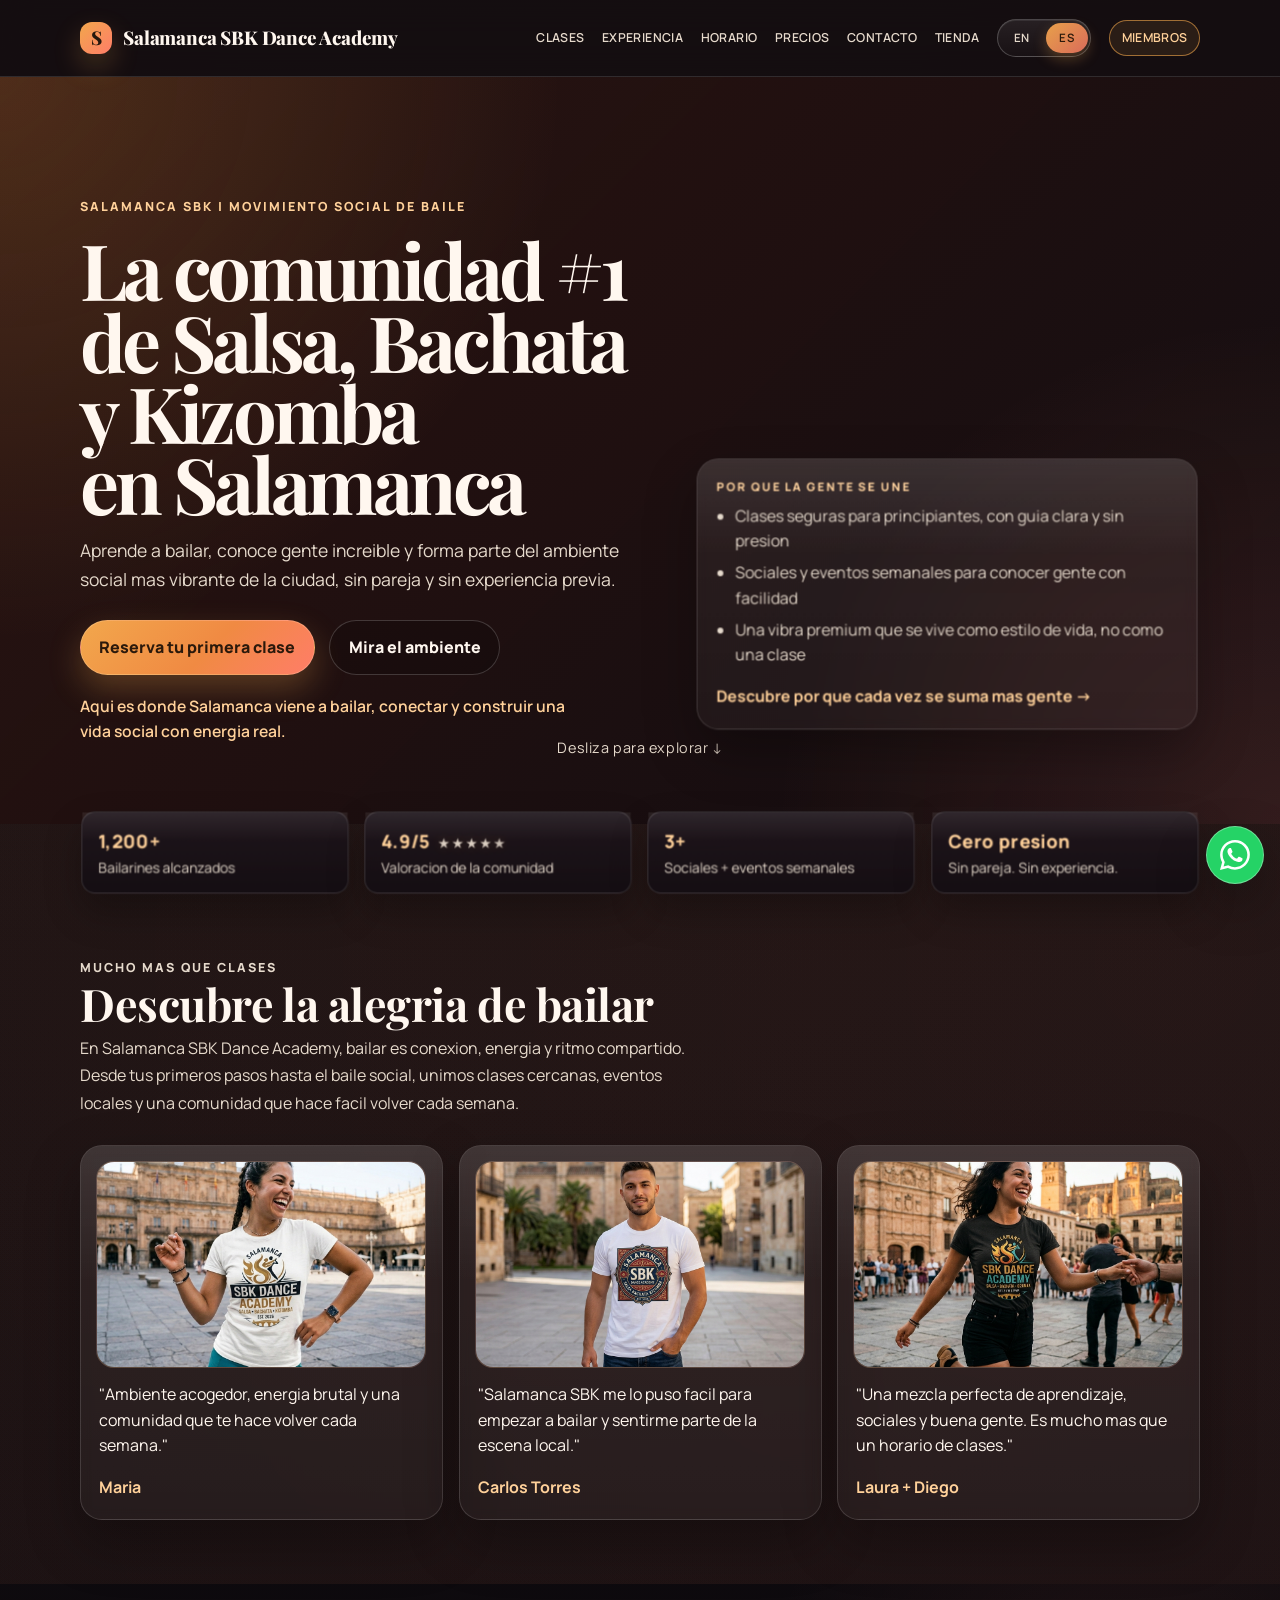
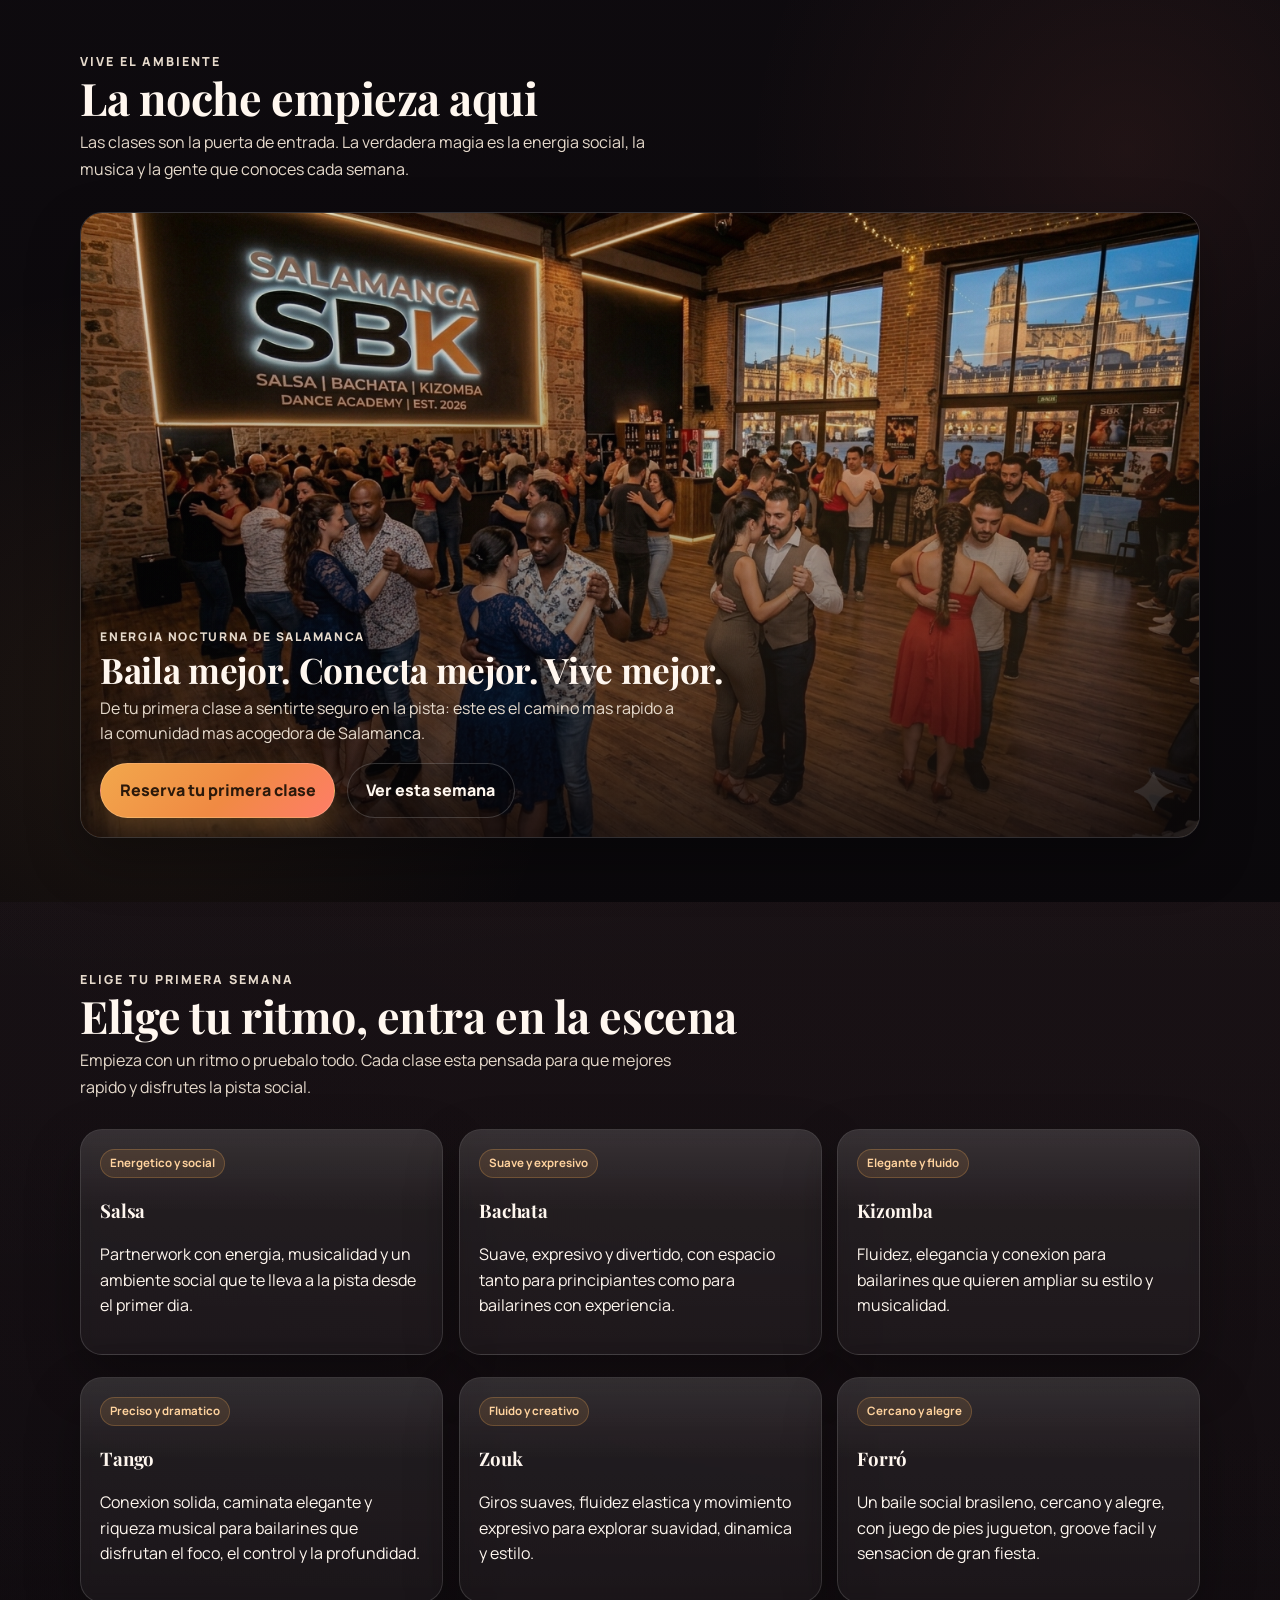
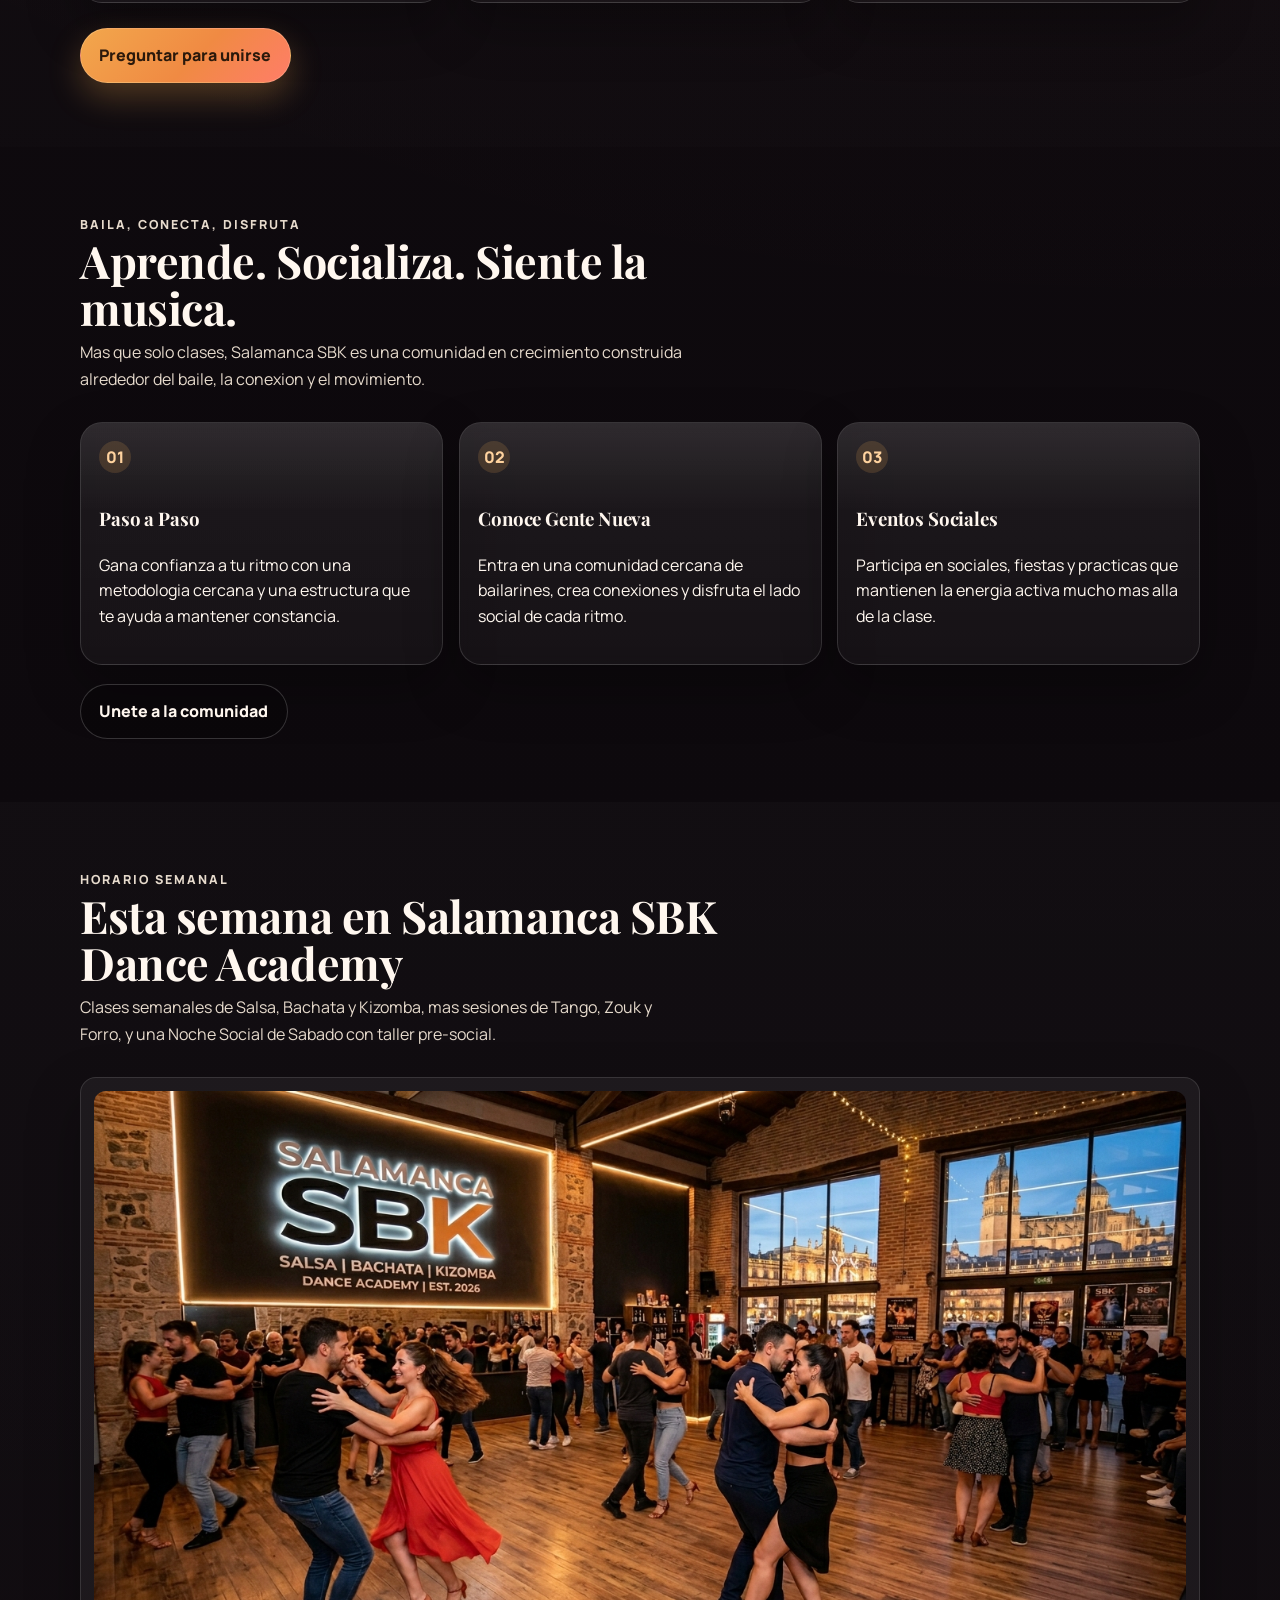
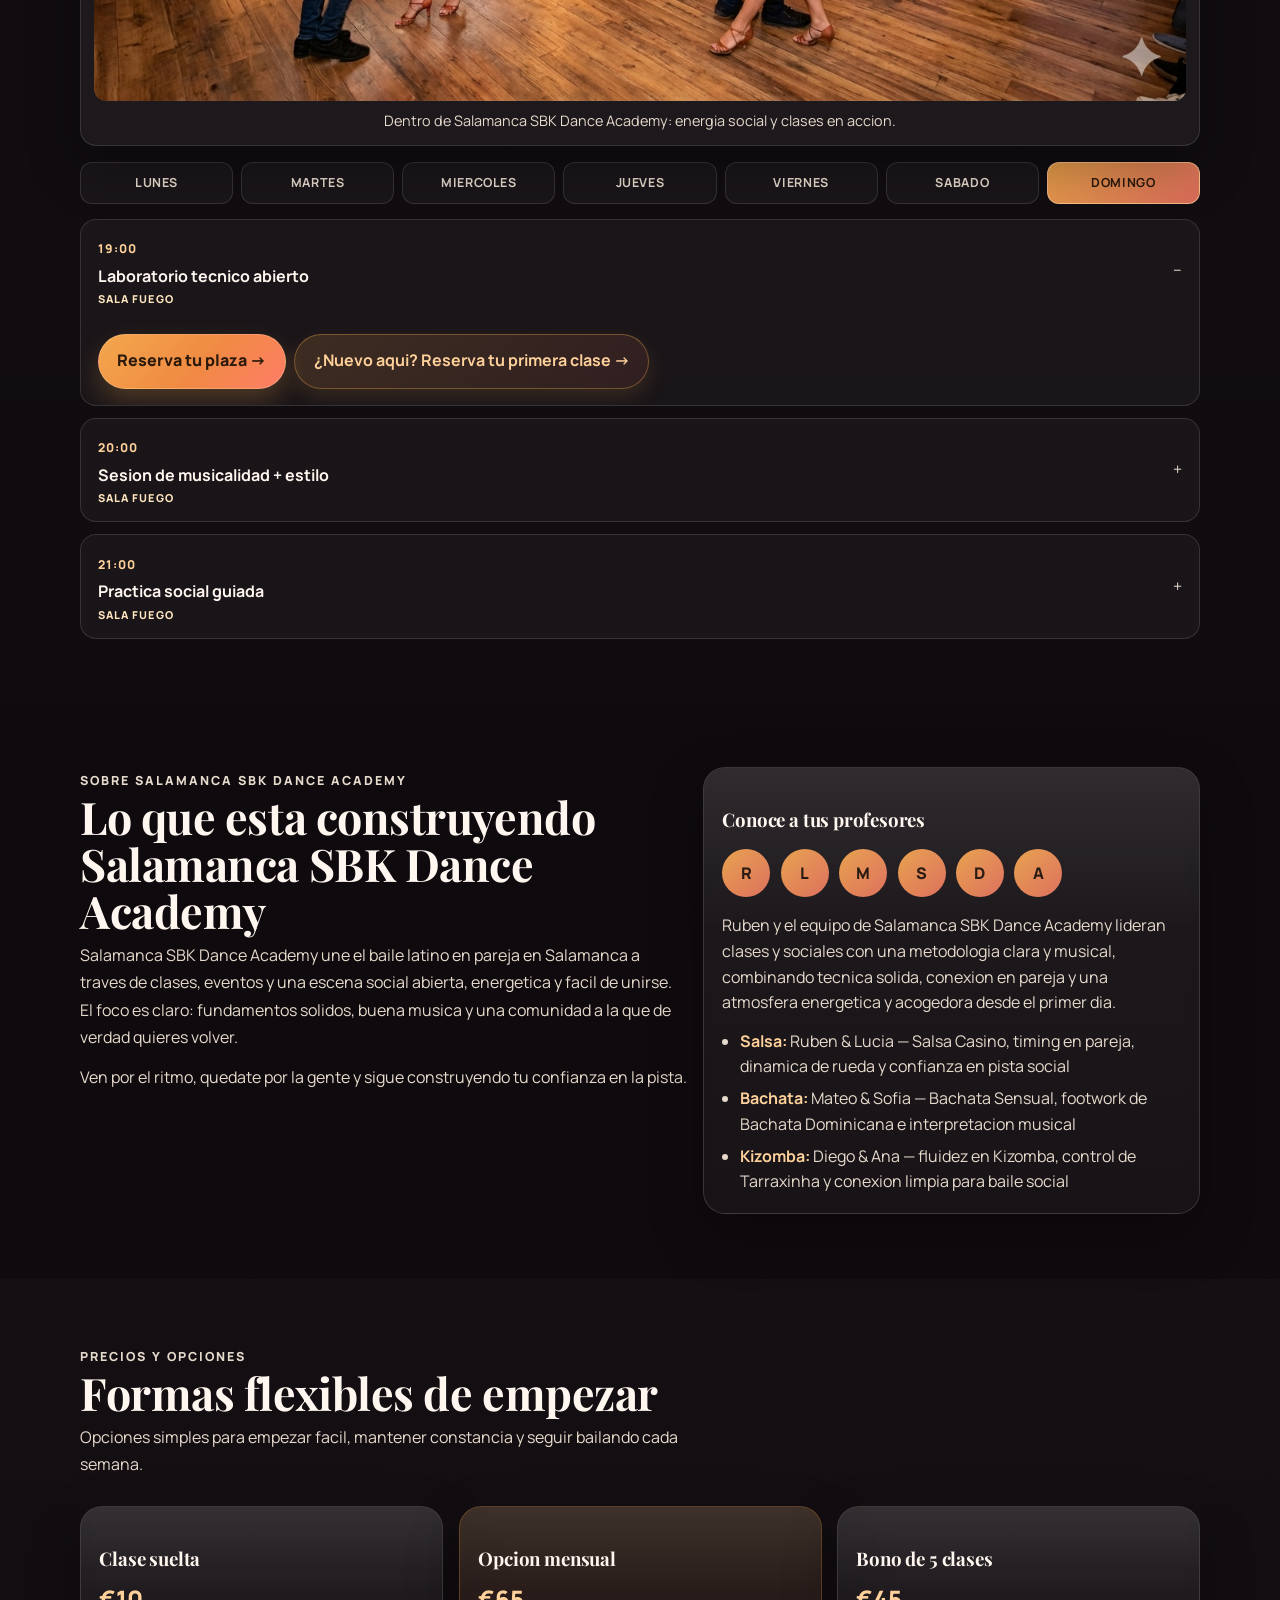
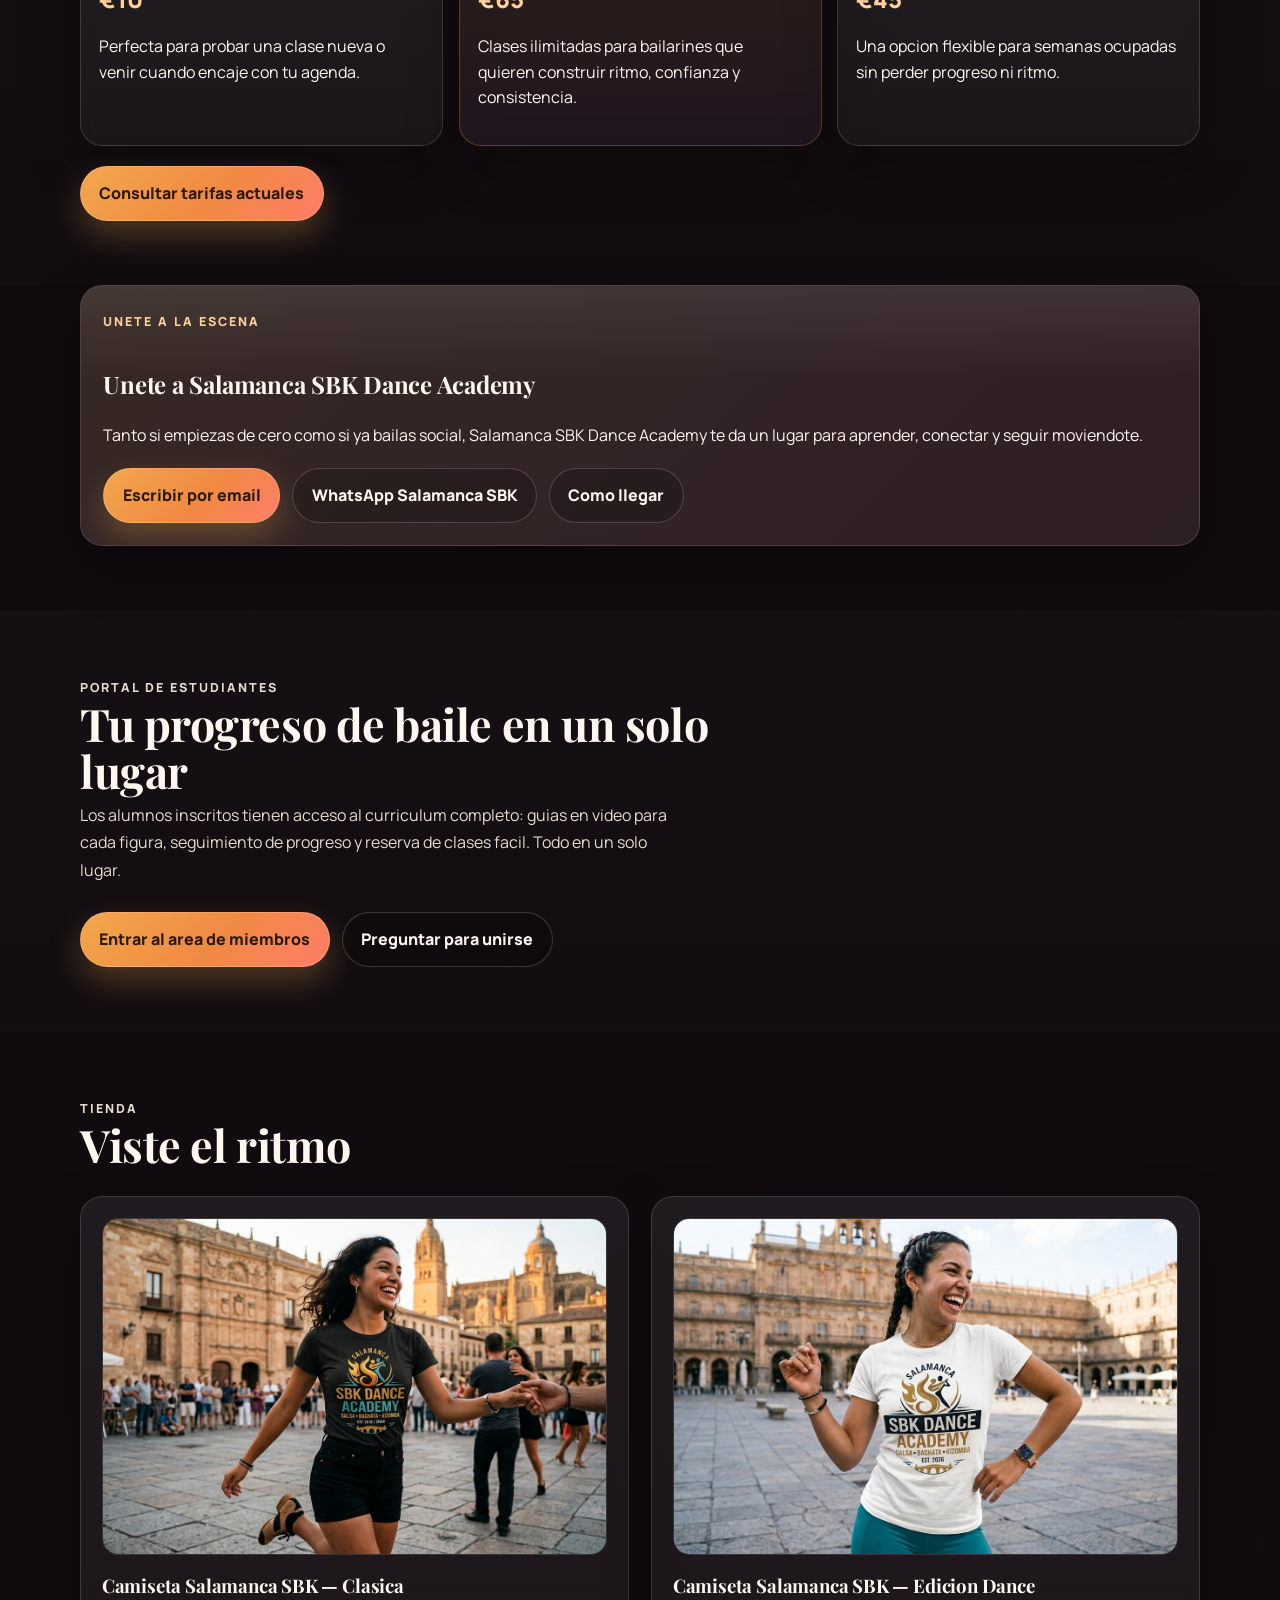
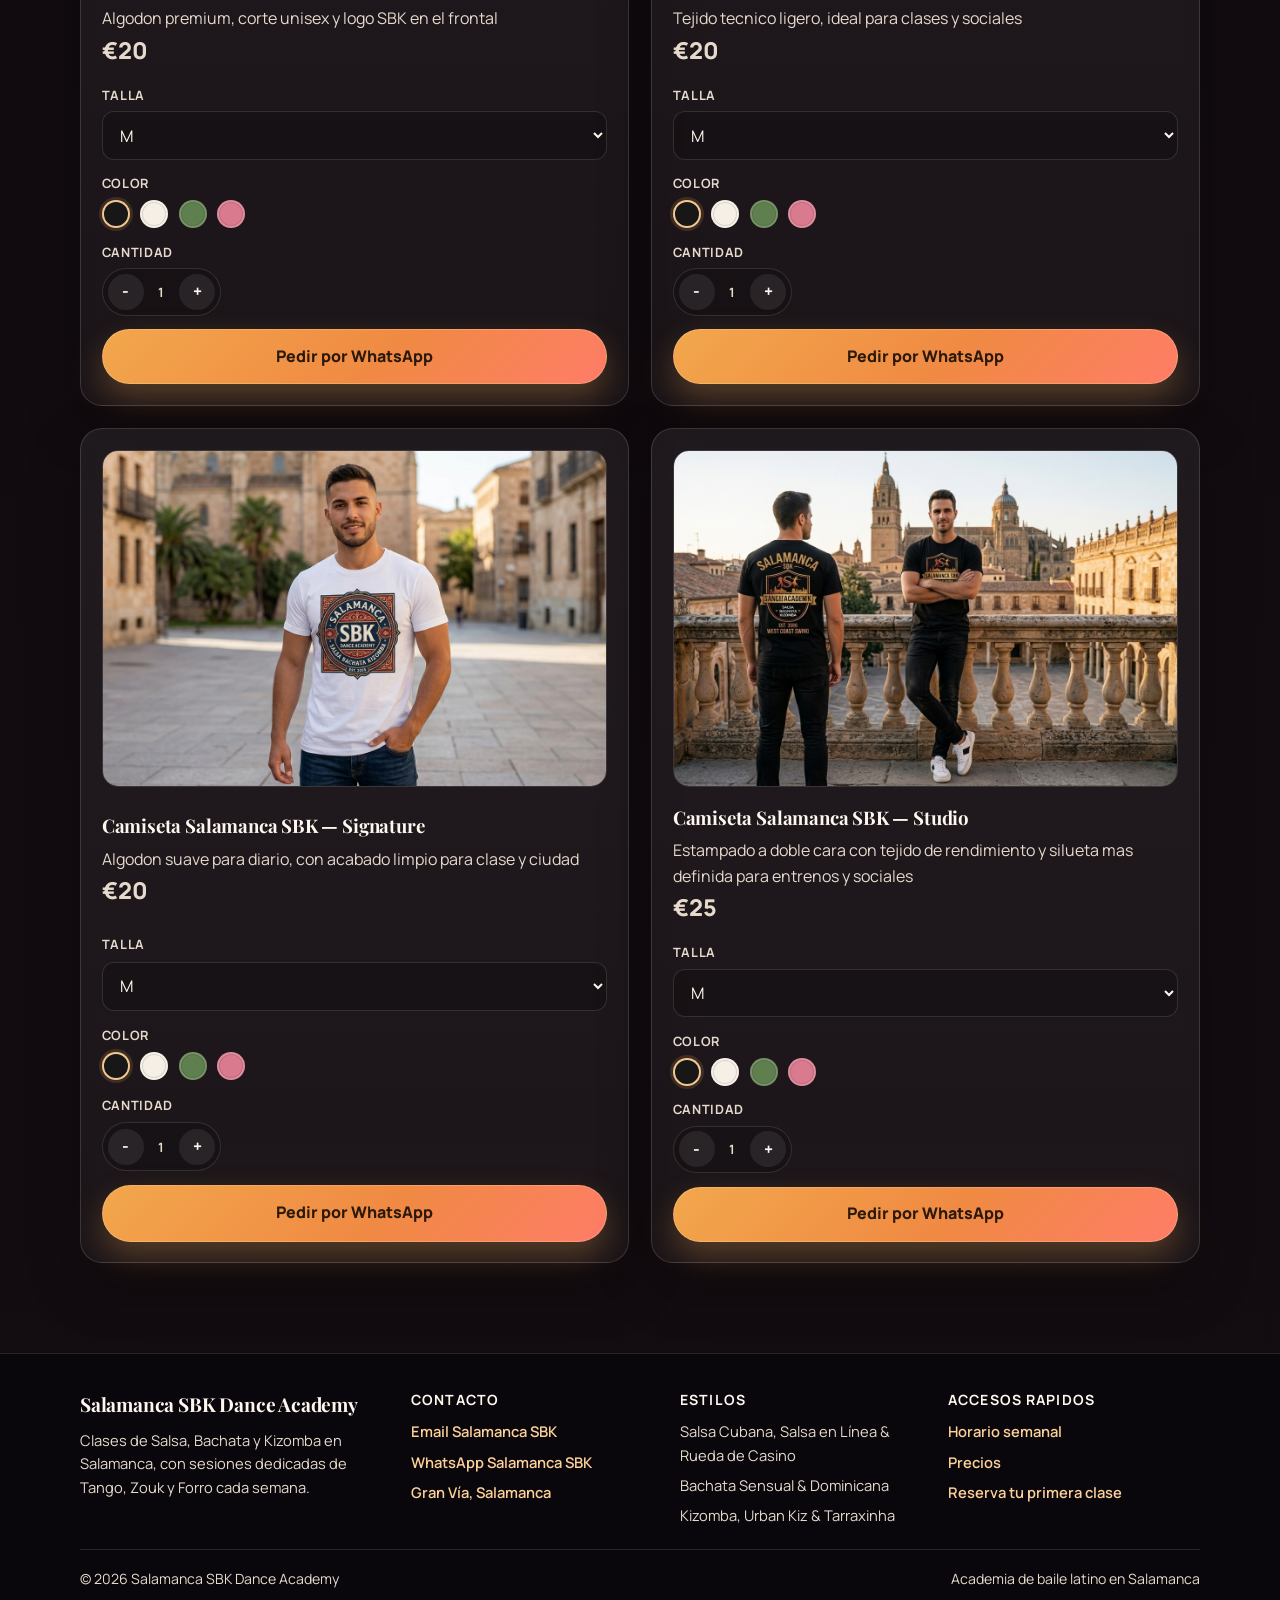
==== commit 5c02bcd2: "Add social preview image meta tags for sharing" ====
--- a/es/index.html
+++ b/es/index.html
@@ -16,6 +16,12 @@
   <meta property="og:description" content="Salamanca SBK Dance Academy une Salsa, Bachata y Kizomba en Salamanca con clases, sociales y novedades semanales, ademas de sesiones dedicadas de Tango, Zouk y Forro." />
   <meta property="og:type" content="website" />
   <meta property="og:url" content="https://salamancasbk.es/es/" />
+  <meta property="og:image" content="https://salamancasbk.es/images/Salamanca%20SBK%20t-shirt%20black.PNG" />
+  <meta property="og:image:type" content="image/png" />
+  <meta property="og:image:width" content="1200" />
+  <meta property="og:image:height" content="1200" />
+  <meta name="twitter:card" content="summary_large_image" />
+  <meta name="twitter:image" content="https://salamancasbk.es/images/Salamanca%20SBK%20t-shirt%20black.PNG" />
   <meta name="color-scheme" content="dark" />
   <meta name="theme-color" content="#130d11" />
   <link rel="preconnect" href="https://fonts.googleapis.com" />
